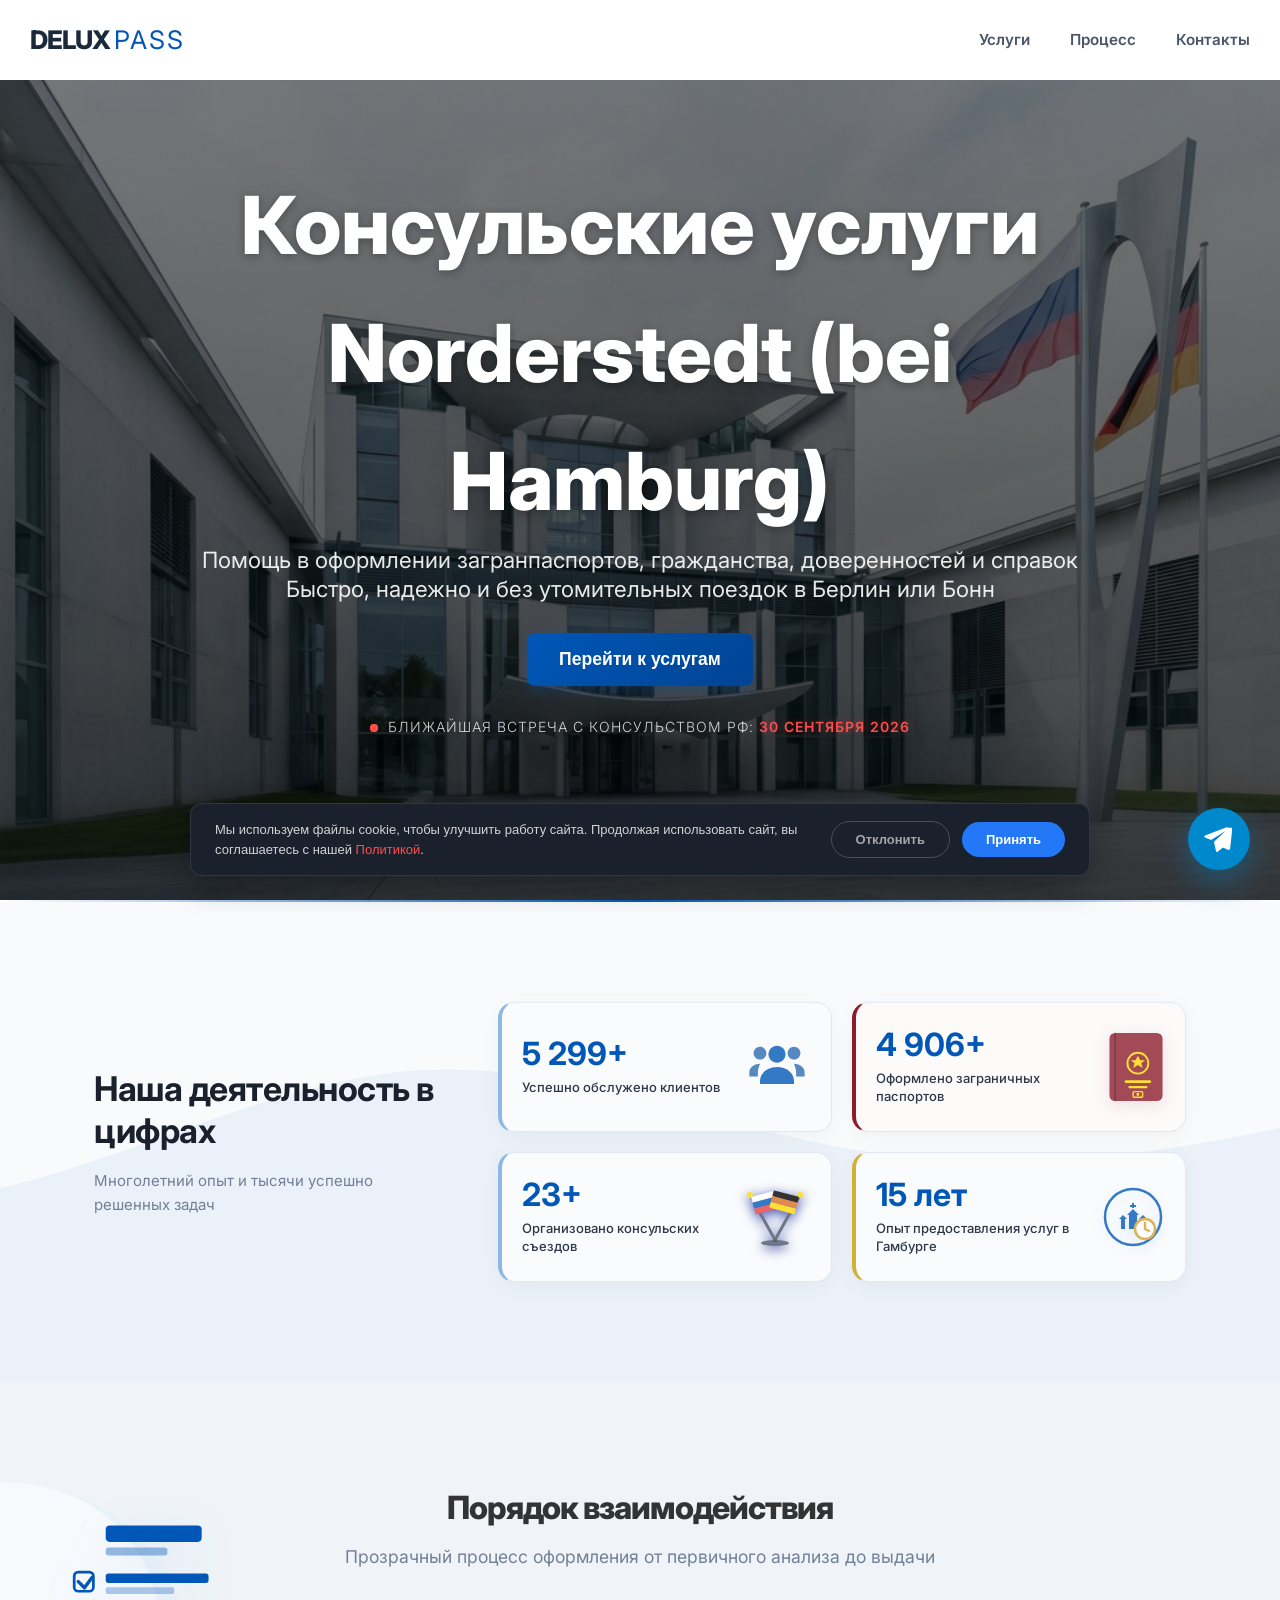
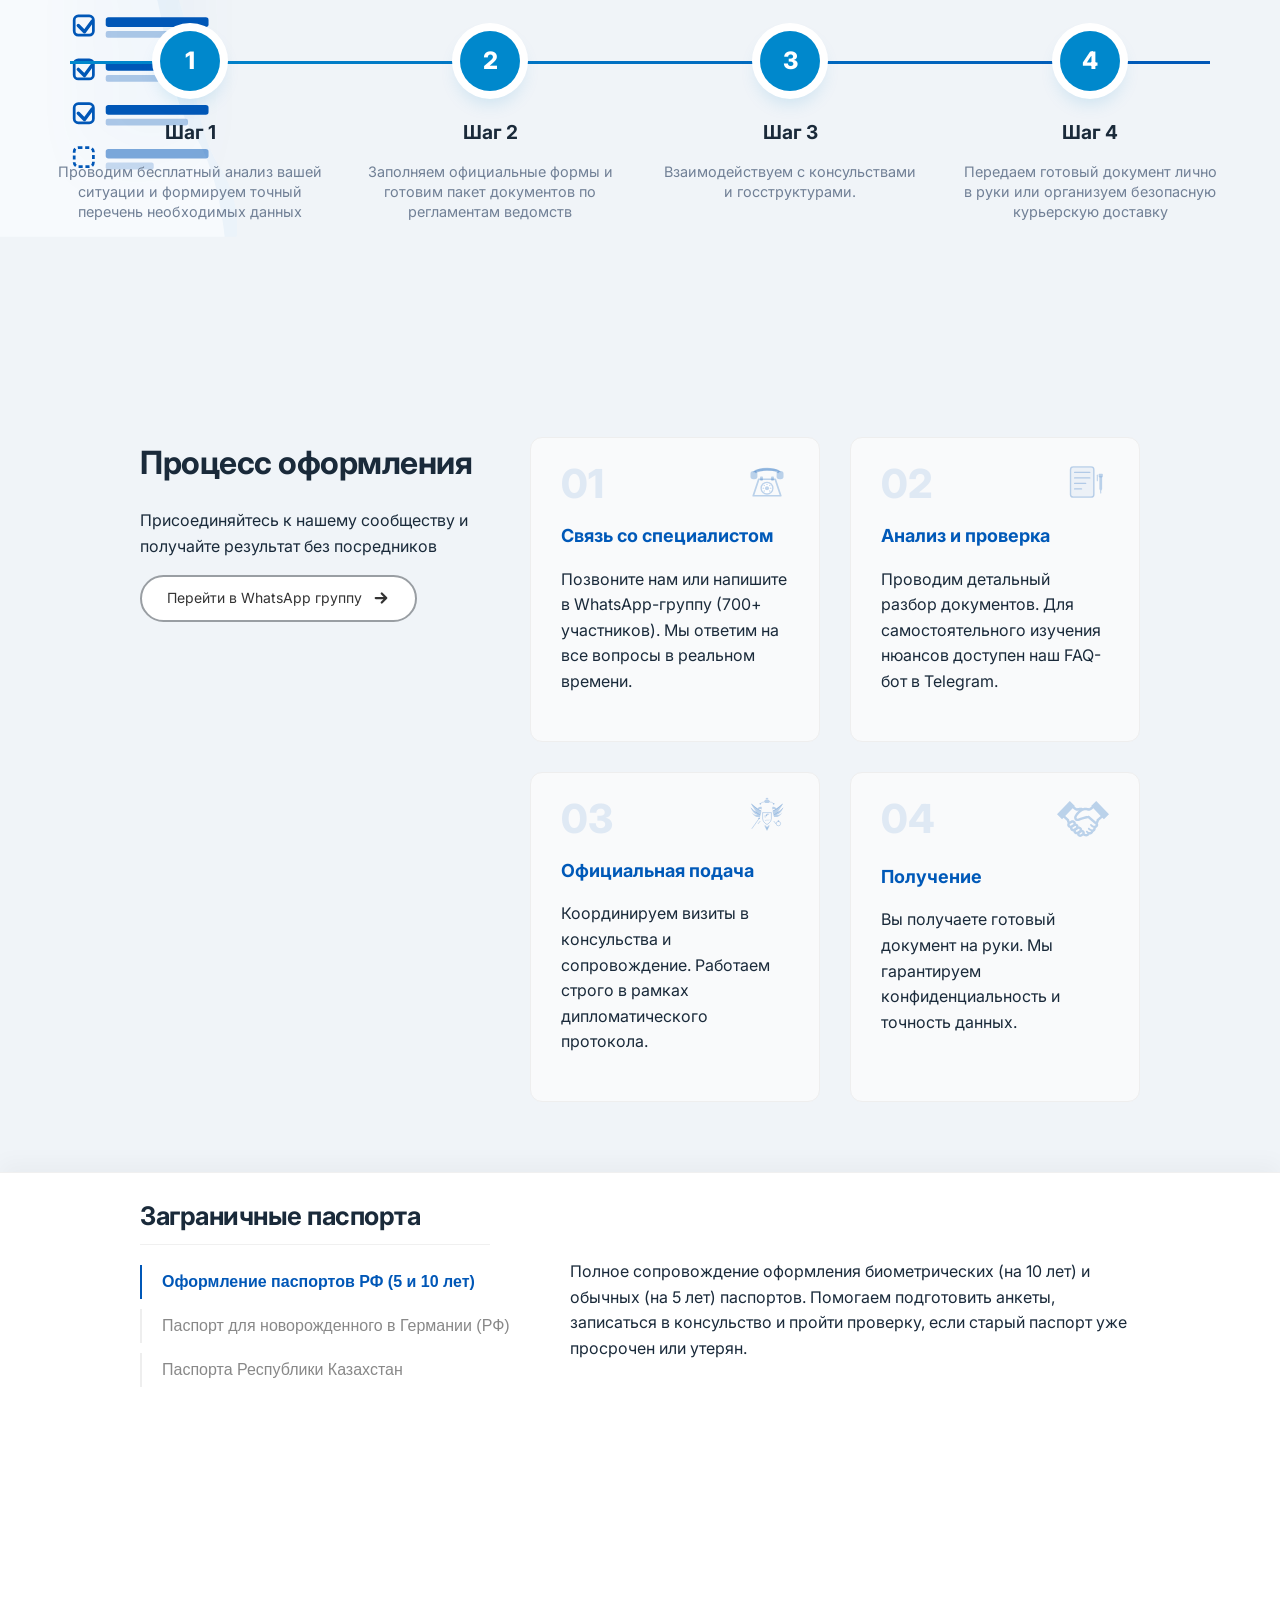
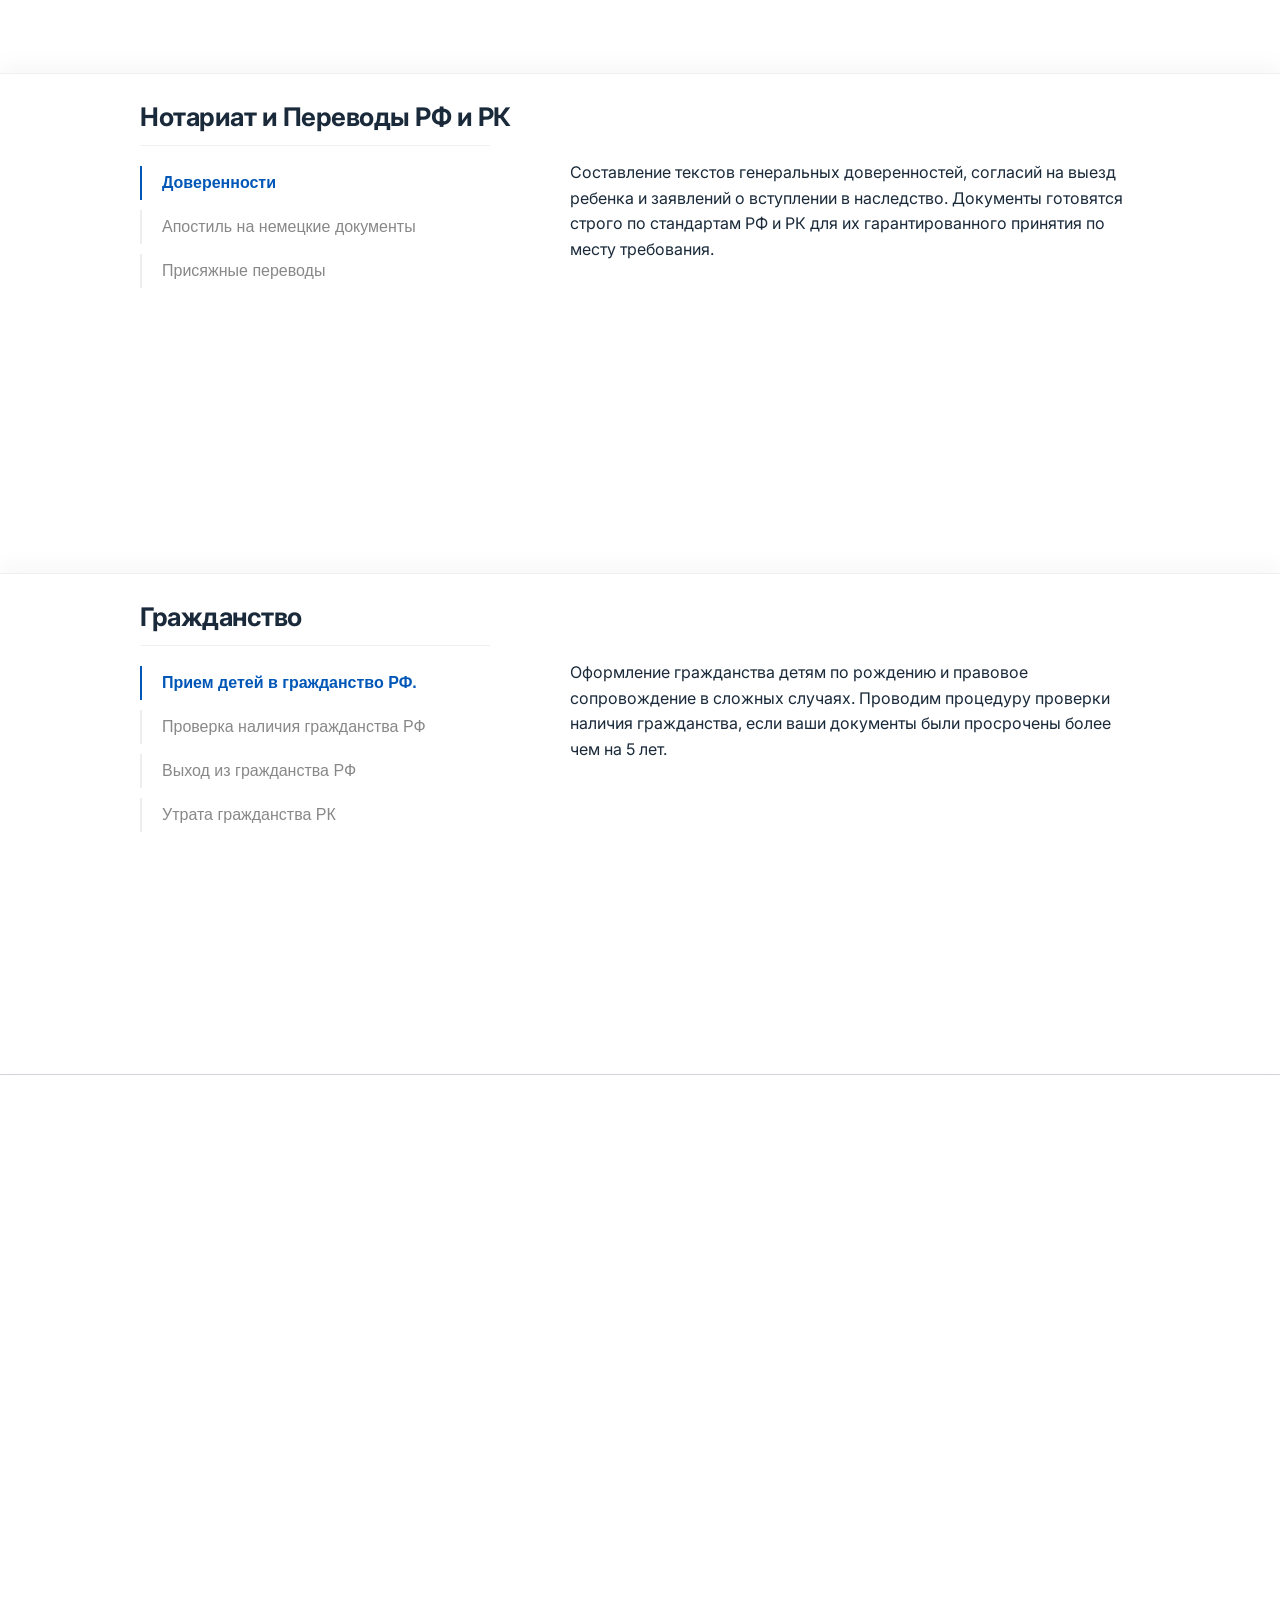
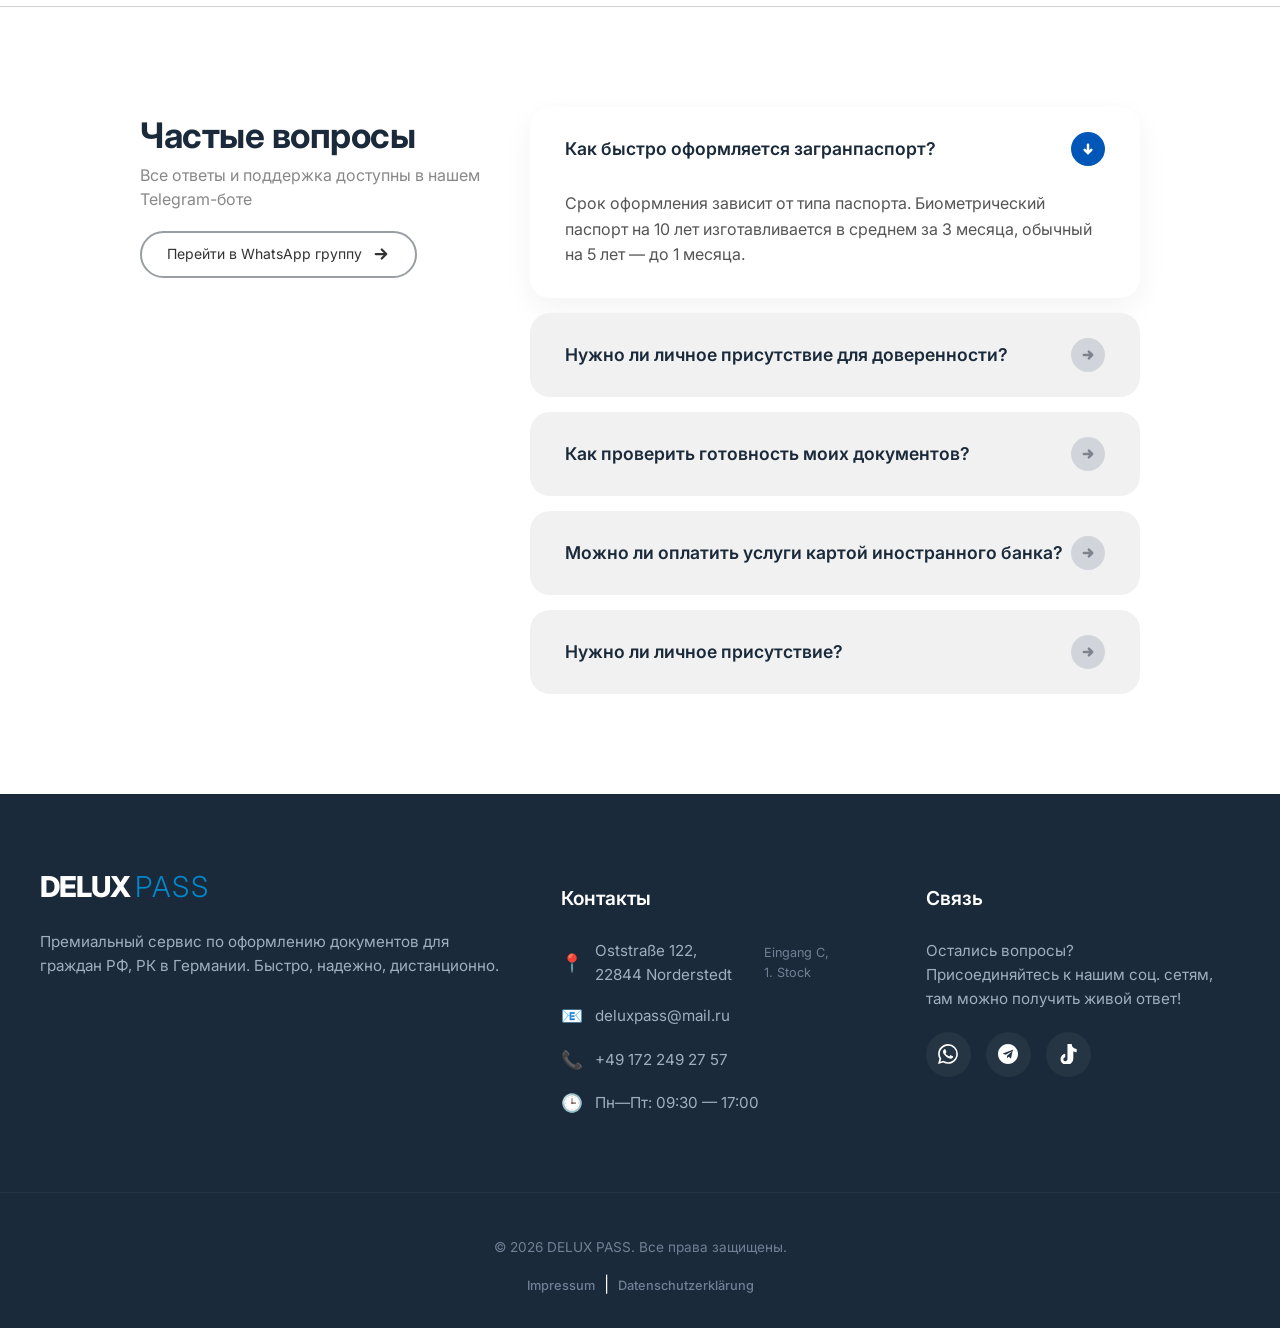
==== index.html @ 98d752df "Update index.html" ====
<!DOCTYPE html>
<html lang="ru">
<head>
    <meta charset="UTF-8">
    <meta name="viewport" content="width=device-width, initial-scale=1.0">
    <title>Delux Pass — Консульские услуги в Германии</title>
    <link rel="stylesheet" href="style.css">
</head>
<body>

<nav class="navbar" id="main-nav">
    <div class="nav-container">
        <div class="logo" onclick="scrollToTop()">
            <span class="logo-main">DELUX</span><span class="logo-sub">PASS</span>
        </div>

        <button class="menu-toggle" onclick="toggleMobileMenu()">
            <span></span>
            <span></span>
            <span></span>
        </button>

        <ul class="nav-links" id="mobile-nav-links">
            <li><a href="javascript:void(0)" onclick="goToSection('btn-1')">Услуги</a></li>
            <li><a href="javascript:void(0)" onclick="goToSection('btn-work')">Процесс</a></li>
            <li><a href="javascript:void(0)" onclick="scrollToBottom()">Контакты</a></li>
        </ul>
    </div>
</nav>

<header class="hero-block">
    <div class="hero-overlay"></div> 
    <div class="hero-content">
        <h1>Консульские услуги Norderstedt (bei Hamburg)</h1>
        <p>Помощь в оформлении загранпаспортов, гражданства, доверенностей и справок <br> Быстро, надежно и без утомительных поездок в Берлин или Бонн</p>
        <button class="btn-hero" onclick="goToSection('btn-1')">Перейти к услугам</button>
            <div class="hero-status">
        <span class="status-dot"></span>
        <span class="status-text">Ближайшая встреча с консульством РФ: <span class="status-date">30 сентября 2026</span></span>
    </div>
    </div>

</header>
<div class="section-divider"></div>
<section class="stats-section">
    <div class="stats-container">
        
        <div class="stats-header">
            <h2>Наша деятельность в цифрах</h2>
            <p class="stats-subtitle">Многолетний опыт и тысячи успешно решенных задач</p>
        </div>

        <div class="stats-grid">
            
            <!-- Карточка 1: Клиенты -->
            <div class="stat-card stat-card-clients">
                <div class="stat-overlay"></div>
                <div class="stat-content">
                    <span class="stat-number" data-target="5400">0</span>
                    <span class="stat-label">Успешно обслужено клиентов</span>
                </div>
                <svg class="stat-icon-clients" viewBox="0 0 64 64" fill="none" xmlns="http://www.w3.org/2000/svg">
                <!-- Главный силуэт -->
                    <path d="M32 28C36.4183 28 40 24.4183 40 20C40 15.5817 36.4183 12 32 12C27.5817 12 24 15.5817 24 20C24 24.4183 27.5817 28 32 28Z" fill="#0057b7"/>
                    <path d="M32 32C23.1634 32 16 37.8 16 45V48H48V45C48 37.8 40.8366 32 32 32Z" fill="#0057b7"/>
                    <!-- Боковые силуэты без прозрачности -->
                    <path d="M16 25C19.3137 25 22 22.3137 22 19C22 15.6863 19.3137 13 16 13C12.6863 13 10 15.6863 10 19C10 22.3137 12.6863 25 16 25Z" fill="#2b6cb0"/>
                    <path d="M16 29C11.5 29 6 32 6 37V41H14V37C14 33.8 15.5 30.8 16 29Z" fill="#2b6cb0"/>
                    <path d="M48 25C51.3137 25 54 22.3137 54 19C54 15.6863 51.3137 13 48 13C44.6863 13 42 15.6863 42 19C42 22.3137 44.6863 25 48 25Z" fill="#2b6cb0"/>
                    <path d="M48 29C48.5 30.8 50 33.8 50 37V41H58V37C58 32 52.5 29 48 29Z" fill="#2b6cb0"/>
                </svg>
            </div>

            <!-- Карточка 2: Паспорта -->
            <div class="stat-card stat-card-passport">
                <div class="stat-overlay"></div>
                <div class="stat-content">
                    <span class="stat-number" data-target="5000">0</span>
                    <span class="stat-label">Оформлено заграничных паспортов</span>
                </div>
                <svg class="stat-icon-passport" viewBox="0 0 60 76" fill="none" xmlns="http://www.w3.org/2000/svg">
                    <rect x="2" y="2" width="56" height="72" rx="6" fill="#8B1E2D"/>
                    <line x1="8" y1="2" x2="8" y2="74" stroke="#5A101B" stroke-width="2"/>
                    <!-- Золотой герб и детали насыщенного цвета -->
                    <circle cx="32" cy="34" r="11" stroke="#FFD700" stroke-width="2"/>
                    <path d="M32 26L34.5 31H39.5L35.5 34L37 39L32 36L27 39L28.5 34L24.5 31H29.5L32 26Z" fill="#FFD700"/>
                    <rect x="18" y="52" width="28" height="3" rx="1.5" fill="#FFD700"/>
                    <rect x="22" y="58" width="20" height="2.5" rx="1" fill="#FFD700"/>
                    <rect x="27" y="64" width="10" height="6" rx="1" stroke="#FFD700" stroke-width="1.5"/>
                    <circle cx="32" cy="67" r="1.5" fill="#FFD700"/>
                </svg>
            </div>

            <!-- Карточка 3: Съезды -->
            <div class="stat-card stat-card-flags">
                <div class="stat-overlay"></div>
                <div class="stat-content">
                    <span class="stat-number" data-target="24">0</span>
                    <span class="stat-label">Организовано консульских съездов</span>
                </div>
                <svg class="stat-icon-flags" viewBox="0 0 72 64" fill="none" xmlns="http://www.w3.org/2000/svg">
                    <ellipse cx="36" cy="58" rx="14" ry="3" fill="#4A5568"/>
                    <path d="M34 52H38V57H34V52Z" fill="#2D3748"/>

                    <!-- Левый флагшток (Россия) -->
                    <line x1="35" y1="53" x2="12" y2="12" stroke="#4A5568" stroke-width="3" stroke-linecap="round"/>
                    <circle cx="11" cy="10" r="3" fill="#FFD700"/>

                    <g transform="rotate(-15 12 12)">
                        <rect x="12" y="12" width="26" height="6" fill="#FFFFFF" stroke="#CBD5E0" stroke-width="0.5" rx="0.5"/>
                        <rect x="12" y="18" width="26" height="6" fill="#0057B7"/>
                        <rect x="12" y="24" width="26" height="6" fill="#E53E3E" rx="0.5"/>
                    </g>

                    <!-- Правый флагшток (Германия) -->
                    <line x1="37" y1="53" x2="60" y2="12" stroke="#4A5568" stroke-width="3" stroke-linecap="round"/>
                    <circle cx="61" cy="10" r="3" fill="#FFD700"/>

                    <g transform="rotate(15 60 12)">
                        <rect x="34" y="12" width="26" height="6" fill="#000000" rx="0.5"/>
                        <rect x="34" y="18" width="26" height="6" fill="#DD6B20"/>
                        <rect x="34" y="24" width="26" height="6" fill="#FFD700" rx="0.5"/>
                    </g>
                </svg>
            </div>

            <!-- Карточка 4: Опыт -->
            <div class="stat-card stat-card-hamburg">
                <div class="stat-overlay"></div>
                <div class="stat-content">
                    <span class="stat-number" data-target="16" data-postfix=" лет">0</span>
                    <span class="stat-label">Опыт предоставления услуг в Гамбурге</span>
                </div>
                    <svg class="stat-icon-hamburg" viewBox="0 0 64 64" fill="none" xmlns="http://www.w3.org/2000/svg">
                        <circle cx="32" cy="32" r="28" stroke="#0057B7" stroke-width="2.5"/>
                        
                        <!-- Ворота Гамбурга -->
                        <path d="M20 44V34H24V44H20ZM28 44V30H36V44H28ZM40 44V34H44V44H40Z" fill="#0057B7"/>
                        <path d="M18 34L22 30L26 34H18ZM26 30L32 24L38 30H26ZM38 34L42 30L46 34H38Z" fill="#0057B7"/>
                        <path d="M31 18H33V23H31V18ZM29 20H35V22H29V20Z" fill="#0057B7"/>

                        <!-- Яркие часы -->
                        <circle cx="44" cy="44" r="10" fill="#FFFFFF" stroke="#D69E2E" stroke-width="2.5"/>
                        <path d="M44 38V44L48 46" stroke="#D69E2E" stroke-width="2.5" stroke-linecap="round"/>
                    </svg>
            </div>

        </div>
    </div>
</section>
<!-- <section class="features-section">
    <div class="container">
        <h2 class="section-title">Ваша уверенность в результате</h2>
        <div class="features-grid">
            <div class="feature-card">
                <div class="icon-box">🤝</div>
                <h3>Ваш личный ассистент</h3>
                <p>Мы консультируем <br> и сопровождаем вас на каждом этапе. Личная встреча и поддержка <br> до момента получения документа.</p>
            </div>
            
            <div class="feature-card">
                <div class="icon-box">⚖️</div>
                <h3>Юридическая чистота</h3>
                <p>Работаем строго в правовом поле РФ, РК и ФРГ. <br> Все документы проходят официальную верификацию в консульских отделах.</p>
            </div>
            
            <div class="feature-card">
                <div class="icon-box">📍</div>
                <h3>Вся <br> Германия</h3>
                <p>Дистанционная подготовка документов экономит ваше время. Подавайте заявку <br>из любого города, минуя лишние поездки в Берлин.</p>
            </div>

            <div class="feature-card">
                <div class="icon-box">⭐</div>
                <h3>Индивидуальный подход</h3>
                <p>Мы ценим каждого клиента: всегда остаемся на связи <br>и при необходимости помогаем с трансфером <br>до офиса пожилым людям.</p>
            </div>
        </div>
    </div>
</section> -->


<!-- строка для работы кнопок Услуги --> 
<section class="workflow-section btn-work">
    <div class="container">
                <!-- Органичный волновой блок с увеличенным чек-листом -->
        <div class="wave-badge-wrapper">
            <!-- SVG-волна на фоне (повторяет форму фонового волнистого слоя) -->
            <svg class="badge-wave-bg" viewBox="0 0 400 600" fill="none" xmlns="http://www.w3.org/2000/svg">
                <path d="M0 0C120 0 220 50 280 150C340 250 310 380 370 480C410 540 400 600 400 600H0V0Z" fill="#EBF3FA"/>
                <path d="M0 0C100 0 190 40 240 130C290 220 270 340 330 430C370 490 380 600 380 600H0V0Z" fill="#FFFFFF" fill-opacity="0.6"/>
            </svg>

            <!-- Увеличенный и растянутый по вертикали векторный список -->
            <svg class="checklist-icon-large" viewBox="0 0 120 220" fill="none" xmlns="http://www.w3.org/2000/svg">
                <!-- Главный заголовок списка -->
                <rect x="35" y="12" width="70" height="12" rx="3" fill="#0057B7"/>
                <rect x="35" y="28" width="45" height="6" rx="2" fill="#0057B7" fill-opacity="0.4"/>

                <!-- Пункт 1 -->
                <rect x="12" y="46" width="14" height="14" rx="3" stroke="#0057B7" stroke-width="2"/>
                <path d="M15 53L19.5 57.5L25 50" stroke="#0057B7" stroke-width="2.5" stroke-linecap="round" stroke-linejoin="round"/>
                <rect x="35" y="47" width="75" height="7" rx="2" fill="#0057B7"/>
                <rect x="35" y="57" width="50" height="5" rx="1.5" fill="#0057B7" fill-opacity="0.3"/>

                <!-- Пункт 2 -->
                <rect x="12" y="78" width="14" height="14" rx="3" stroke="#0057B7" stroke-width="2"/>
                <path d="M15 85L19.5 89.5L25 82" stroke="#0057B7" stroke-width="2.5" stroke-linecap="round" stroke-linejoin="round"/>
                <rect x="35" y="79" width="75" height="7" rx="2" fill="#0057B7"/>
                <rect x="35" y="89" width="58" height="5" rx="1.5" fill="#0057B7" fill-opacity="0.3"/>

                <!-- Пункт 3 -->
                <rect x="12" y="110" width="14" height="14" rx="3" stroke="#0057B7" stroke-width="2"/>
                <path d="M15 117L19.5 121.5L25 114" stroke="#0057B7" stroke-width="2.5" stroke-linecap="round" stroke-linejoin="round"/>
                <rect x="35" y="111" width="75" height="7" rx="2" fill="#0057B7"/>
                <rect x="35" y="121" width="42" height="5" rx="1.5" fill="#0057B7" fill-opacity="0.3"/>

                <!-- Пункт 4 -->
                <rect x="12" y="142" width="14" height="14" rx="3" stroke="#0057B7" stroke-width="2"/>
                <path d="M15 149L19.5 153.5L25 146" stroke="#0057B7" stroke-width="2.5" stroke-linecap="round" stroke-linejoin="round"/>
                <rect x="35" y="143" width="75" height="7" rx="2" fill="#0057B7"/>
                <rect x="35" y="153" width="60" height="5" rx="1.5" fill="#0057B7" fill-opacity="0.3"/>

                <!-- Пункт 5 (В процессе / Без галочки) -->
                <rect x="12" y="174" width="14" height="14" rx="3" stroke="#0057B7" stroke-width="2" stroke-dasharray="3 2"/>
                <rect x="35" y="175" width="75" height="7" rx="2" fill="#0057B7" fill-opacity="0.5"/>
                <rect x="35" y="185" width="35" height="5" rx="1.5" fill="#0057B7" fill-opacity="0.2"/>
            </svg>
        </div>


        <div class="section-header">
            <h2 class="section-title">Порядок взаимодействия</h2>
            <p class="section-subtitle">Прозрачный процесс оформления от первичного анализа до выдачи</p>
        </div>

        <div class="process-wrapper">
            <div class="process-step">
                <div class="step-badge">1</div>
                <div class="step-content">
                    <h4>Шаг 1</h4>
                    <p>Проводим бесплатный анализ вашей ситуации и формируем точный перечень необходимых данных</p>
                </div>
            </div>

            <div class="process-step">
                <div class="step-badge">2</div>
                <div class="step-content">
                    <h4>Шаг 2</h4>
                    <p>Заполняем официальные формы и готовим пакет документов по регламентам ведомств</p>
                </div>
            </div>

            <div class="process-step">
                <div class="step-badge">3</div>
                <div class="step-content">
                    <h4>Шаг 3</h4>
                    <p>Взаимодействуем с консульствами <br> и госструктурами.</p>
                </div>
            </div>

            <div class="process-step">
                <div class="step-badge">4</div>
                <div class="step-content">
                    <h4>Шаг 4</h4>
                    <p>Передаем готовый документ лично <br>в руки или организуем безопасную курьерскую доставку</p>
                </div>
            </div>
        </div>
    </div>
</section>


<section class="workflow-section">
    <div class="content-wrapper">
        <div class="workflow-header">
            <h2>Процесс оформления</h2>
            <p>Присоединяйтесь к нашему сообществу и получайте результат без посредников</p>
            <a href="https://wa.me/ваш_номер" class="whatsapp-btn">
                Перейти в WhatsApp группу 
                <svg class="arrow-icon" viewBox="0 0 24 24" xmlns="http://www.w3.org/2000/svg">
                    <path d="M5 12H19M19 12L13 6M19 12L13 18" />
                </svg>
            </a>    
        </div>

        <div class="steps-container">
            <div class="step-card">
                <div class="step-num">01</div>
                <div class="step-extra"><svg class="phone-icon" viewBox="0 0 64 64" fill="none" xmlns="http://www.w3.org/2000/svg">
                <!-- Поднимающаяся трубка -->
                <g class="phone-handset">
                    <path d="M 12 18 C 12 10, 52 10, 52 18 C 45 15, 19 15, 12 18 Z" class="phone-color-fill" />
                    <rect x="8" y="16" width="10" height="12" rx="4" class="phone-color-fill" />
                    <rect x="46" y="16" width="10" height="12" rx="4" class="phone-color-fill" />
                    <path d="M 16 17 C 24 12, 40 12, 48 17" class="phone-color-stroke" stroke-width="4" stroke-linecap="round" />
                </g>

                <!-- Корпус телефона -->
                <g class="phone-base">
                    <rect x="22" y="24" width="4" height="6" rx="1" class="phone-color-fill" />
                    <rect x="38" y="24" width="4" height="6" rx="1" class="phone-color-fill" />
                    <path d="M 20 28 L 44 28 L 52 52 L 12 52 Z" class="phone-color-stroke" stroke-width="2.5" stroke-linejoin="round" />
                    <circle cx="32" cy="41" r="8.5" fill="#ffffff" class="phone-color-stroke" stroke-width="2" />
                    <circle cx="32" cy="41" r="3" class="phone-color-fill" />
                    <circle cx="32" cy="35.5" r="1" class="phone-color-fill" />
                    <circle cx="36" cy="37" r="1" class="phone-color-fill" />
                    <circle cx="37.5" cy="41" r="1" class="phone-color-fill" />
                    <circle cx="36" cy="45" r="1" class="phone-color-fill" />
                    <circle cx="28" cy="37" r="1" class="phone-color-fill" />
                    <circle cx="26.5" cy="41" r="1" class="phone-color-fill" />
                    <circle cx="28" cy="45" r="1" class="phone-color-fill" />
                </g>
            </svg></div>
                <h3>Связь со специалистом</h3>
                <p>Позвоните нам или напишите в WhatsApp-группу (700+ участников). Мы ответим на все вопросы в реальном времени.</p>
            </div>
            <div class="step-card">
                <div class="step-num">02</div>
                <div class="step-extra">
<div class="step-extra">
            <!-- 2D Лист с ручкой (Развернута вправо) -->
            <svg class="doc-icon" viewBox="0 0 64 64" fill="none" xmlns="http://www.w3.org/2000/svg">
                <!-- Листок бумаги -->
                <g class="doc-paper">
                    <rect x="8" y="10" width="34" height="44" rx="4" class="doc-color-fill-light" stroke-width="2" />
                    <rect x="8" y="10" width="34" height="44" rx="4" class="doc-color-stroke" stroke-width="2" />
                    <!-- Полоски текста -->
                    <line x1="14" y1="18" x2="36" y2="18" class="doc-color-stroke" stroke-width="2" stroke-linecap="round" />
                    <line x1="14" y1="26" x2="36" y2="26" class="doc-color-stroke" stroke-width="2" stroke-linecap="round" />
                    <line x1="14" y1="34" x2="30" y2="34" class="doc-color-stroke" stroke-width="2" stroke-linecap="round" />
                    <line x1="14" y1="42" x2="24" y2="42" class="doc-color-stroke" stroke-width="2" stroke-linecap="round" />
                </g>

                <!-- Ручка, развернутая вправо -->
                <g class="doc-pen">
                    <!-- Корпус ручки -->
                    <path d="M 50 24 L 50 42 L 52 46 L 54 42 L 54 24 Z" class="doc-color-fill" />
                    <!-- Колпачок/Клипса -->
                    <rect x="49" y="20" width="6" height="5" rx="1" class="doc-color-fill" />
                    <line x1="47" y1="22" x2="47" y2="30" class="doc-color-stroke" stroke-width="1.5" stroke-linecap="round" />
                    <!-- Кончик пера -->
                    <path d="M 52 46 L 52 48" class="doc-color-stroke" stroke-width="1.5" stroke-linecap="round" />
                </g>
            </svg>
        </div>
        </div>
                <h3>Анализ и проверка</h3>
                <p>Проводим детальный разбор документов. Для самостоятельного изучения нюансов доступен наш FAQ-бот в Telegram.</p>
            </div>
            <div class="step-card">
                <div class="step-num">03</div>
                <div class="step-extra">
            <!-- Официальный Герб РФ (Контурный 2D SVG) -->
            <svg class="crest-icon" viewBox="0 0 100 100" fill="none" xmlns="http://www.w3.org/2000/svg">
                <g class="crest-body">
                    <!-- Центральный щит (Георгий Победоносец) -->
                    <path d="M 40 40 H 60 V 54 C 60 62, 50 67, 50 67 C 50 67, 40 62, 40 54 Z" class="crest-color-stroke" stroke-width="2" stroke-linejoin="round" />
                    <!-- Всадник с копьем и дракон -->
                    <path d="M 44 48 L 54 44 M 46 51 L 52 42" class="crest-color-stroke" stroke-width="1.5" stroke-linecap="round" />
                    <path d="M 46 58 C 50 56, 52 58, 55 57" class="crest-color-stroke" stroke-width="1.2" stroke-linecap="round" />
                    <circle cx="49" cy="45" r="1.5" class="crest-color-fill" />

                    <!-- Головы орла -->
                    <!-- Левая голова -->
                    <path d="M 38 27 C 33 26, 30 28, 29 32 C 32 32, 35 31, 38 33 Z" class="crest-color-fill" />
                    <!-- Правая голова -->
                    <path d="M 62 27 C 67 26, 70 28, 71 32 C 68 32, 65 31, 62 33 Z" class="crest-color-fill" />

                    <!-- Короны и ленты -->
                    <!-- Большая корона -->
                    <path d="M 44 14 C 44 9, 56 9, 56 14 L 54 18 H 46 Z" class="crest-color-fill" />
                    <path d="M 50 7 L 50 9 M 48 8 H 52" class="crest-color-stroke" stroke-width="1.5" stroke-linecap="round" />
                    <!-- Малая левая корона -->
                    <path d="M 33 19 L 37 19 L 36 22 H 34 Z" class="crest-color-fill" />
                    <!-- Малая правая корона -->
                    <path d="M 67 19 L 63 19 L 64 22 H 66 Z" class="crest-color-fill" />
                    <!-- Ленты -->
                    <path d="M 44 16 C 38 15, 36 20, 34 20 M 56 16 C 62 15, 64 20, 66 20" class="crest-color-stroke" stroke-width="1.5" stroke-linecap="round" />

                    <!-- Левое расправленное крыло (Перья) -->
                    <path d="M 37 36 C 28 32, 20 22, 14 20 C 18 28, 22 34, 26 38 C 21 38, 17 33, 13 29 C 17 38, 22 43, 28 45 C 23 46, 18 43, 15 39 C 20 48, 26 51, 34 50 C 36 45, 37 40, 37 36 Z" class="crest-color-fill" />
                    <path d="M 14 20 C 22 28, 30 34, 37 36 M 13 29 C 20 36, 28 42, 34 45" class="crest-color-stroke" stroke-width="1.5" />

                    <!-- Правое расправленное крыло (Перья) -->
                    <path d="M 63 36 C 72 32, 80 22, 86 20 C 82 28, 78 34, 74 38 C 79 38, 83 33, 87 29 C 83 38, 78 43, 72 45 C 77 46, 82 43, 85 39 C 80 48, 74 51, 66 50 C 64 45, 63 40, 63 36 Z" class="crest-color-fill" />
                    <path d="M 86 20 C 78 28, 70 34, 63 36 M 87 29 C 80 36, 72 42, 66 45" class="crest-color-stroke" stroke-width="1.5" />

                    <!-- Лапа со Скипетром (Слева) -->
                    <path d="M 34 60 L 30 65" class="crest-color-stroke" stroke-width="2" stroke-linecap="round" />
                    <line x1="33" y1="52" x2="16" y2="76" class="crest-color-stroke" stroke-width="2" stroke-linecap="round" />
                    <circle cx="32" cy="53" r="2" class="crest-color-fill" />

                    <!-- Лапа с Державой (Справа) -->
                    <path d="M 66 60 L 70 65" class="crest-color-stroke" stroke-width="2" stroke-linecap="round" />
                    <circle cx="76" cy="65" r="5" class="crest-color-stroke" stroke-width="1.8" />
                    <path d="M 76 58 L 76 60 M 75 59 H 77" class="crest-color-stroke" stroke-width="1.5" stroke-linecap="round" />

                    <!-- Хвост -->
                    <path d="M 42 66 L 50 82 L 58 66 C 54 74, 46 74, 42 66 Z" class="crest-color-fill" />
                    <path d="M 46 68 L 50 78 L 54 68" class="crest-color-stroke" stroke-width="1.2" />
                </g>
            </svg>
        </div>
                <h3>Официальная подача</h3>
                <p>Координируем визиты в консульства и сопровождение. Работаем строго в рамках дипломатического протокола.</p>
            </div>
            <div class="step-card">
                <div class="step-num">04</div>
                <div class="step-extra">
            <!-- 2D Иконка Рукопожатия -->
<svg class="handshake-icon" version="1.1" id="_x32_" xmlns="http://www.w3.org/2000/svg" xmlns:xlink="http://www.w3.org/1999/xlink" viewBox="0 0 512 512" xml:space="preserve">
                <g class="handshake-hands">
                    <path class="handshake-path" d="M386.234,78.954l-49.861,49.861l4.635,4.814c-3.302,2.667-6.644,5.269-9.888,7.579 c-5.236,3.74-10.262,6.74-13.669,8.147c-0.22,0.098-1.146,0.358-2.984,0.35c-2.936,0.032-7.847-0.716-13.864-1.634 c-6.042-0.911-13.27-1.902-21.417-1.911c-7.108-0.024-14.946,0.838-23.199,3.106c-8.236-2.26-16.059-3.106-23.149-3.097 c-8.156,0-15.384,0.992-21.426,1.911c-6.017,0.918-10.92,1.667-13.855,1.634c-1.846,0.016-2.765-0.26-2.952-0.35 c-3.635-1.488-9.116-4.806-14.758-8.912c-2.919-2.122-5.895-4.448-8.847-6.838l4.627-4.798l-49.861-49.861L0,209.216l49.861,49.861 l14.595-15.116l32.216,28.117c0.902,5.391,2.602,10.481,4.562,15.312c1.276,3.074,2.675,6.033,4.107,8.814 c-3.115,5.156-4.814,11.043-4.798,17.011c-0.008,5.92,1.618,11.969,4.96,17.344c5.082,8.172,13.222,13.311,22.011,14.937 c0.05,5.814,1.66,11.742,4.936,17.011c6.221,10.002,16.987,15.547,27.964,15.53c0.423,0,0.854-0.065,1.276-0.081 c0.553,4.651,2.082,9.286,4.7,13.498c6.221,10.001,16.994,15.547,27.955,15.53c1.09,0,2.172-0.114,3.269-0.22 c0.52,4.188,1.911,8.367,4.261,12.14c5.668,9.108,15.474,14.165,25.45,14.141c5.383,0.008,10.896-1.456,15.791-4.497l14.946-9.301 c2.944,1.902,6.033,3.577,9.277,4.943c6.042,2.545,12.571,4.106,19.361,4.114c7.448,0.033,15.311-2.008,22.076-6.765 c4.407-3.073,8.139-7.286,11.196-12.253c0.472,0.016,0.854,0.098,1.342,0.106c3.098,0,6.497-0.464,9.864-1.513 c3.39-1.032,6.757-2.578,10.351-4.634c8.57-4.83,13.709-11.937,16.206-18.027c0.553-1.333,0.951-2.586,1.309-3.797 c2.074-0.658,4.058-1.464,5.854-2.504c6.627-3.814,10.945-9.611,13.604-15.433c2.667-5.88,3.838-11.986,3.854-17.856 c0-0.578-0.073-1.139-0.098-1.708c4.334-1.772,8.228-4.236,11.546-7.139c3.399-2.977,6.253-6.44,8.375-10.392 c2.115-3.935,3.53-8.44,3.538-13.375c0.008-3.212-0.651-6.595-2.09-9.766c-0.464-1.008-1.122-1.935-1.724-2.87 c2.53-4.53,5.106-9.635,7.22-15.148c1.586-4.172,2.92-8.546,3.684-13.141l33.59-29.313l15.742,16.303L512,209.216L386.234,78.954z M138.744,320.428l-0.578,0.366c-1.504,0.928-3.082,1.342-4.708,1.35c-3.017-0.016-5.912-1.488-7.611-4.228 c-0.927-1.504-1.35-3.09-1.35-4.7c0.016-3.033,1.48-5.912,4.212-7.611l19.751-12.27c1.504-0.935,3.082-1.341,4.691-1.358 c3.033,0.032,5.912,1.48,7.62,4.236l10.172-6.318l-10.172,6.326c0.927,1.496,1.341,3.073,1.35,4.684 c-0.017,2.114-0.773,4.131-2.138,5.757L143.02,317.2C141.476,318.159,140.069,319.273,138.744,320.428z M165.113,352.733 c-1.504,0.927-3.082,1.35-4.7,1.35c-3.025-0.016-5.919-1.48-7.619-4.22c-0.928-1.504-1.342-3.098-1.35-4.708 c0.007-2.097,0.764-4.114,2.122-5.724l16.97-10.562c1.537-0.952,2.928-2.057,4.253-3.212l0.618-0.374 c1.504-0.935,3.09-1.35,4.692-1.35c3.041,0.016,5.911,1.48,7.618,4.228c0.927,1.504,1.342,3.073,1.35,4.692 c-0.016,3.016-1.471,5.911-4.236,7.627L165.113,352.733z M218.771,369.419l-19.726,12.262c-1.496,0.928-3.074,1.35-4.7,1.35 c-3.017-0.016-5.912-1.48-7.611-4.22c-0.927-1.512-1.341-3.09-1.35-4.708c0.025-3.033,1.48-5.903,4.212-7.611l19.751-12.27 c1.504-0.935,3.082-1.341,4.691-1.341c3.033,0.007,5.912,1.471,7.62,4.22c0.926,1.505,1.341,3.082,1.35,4.7 C222.991,364.816,221.536,367.694,218.771,369.419z M249.353,389.421c0.625,1,0.894,2.041,0.902,3.13 c-0.016,2.025-0.984,3.952-2.846,5.115l-16.938,10.521c-1.008,0.634-2.049,0.902-3.147,0.902c-2.032-0.008-3.959-0.992-5.106-2.829 c-0.626-1.017-0.895-2.058-0.903-3.146c0.024-2.042,0.992-3.953,2.821-5.091h0.008l16.954-10.538 c1.033-0.642,2.066-0.911,3.147-0.911c2.041,0.016,3.952,0.984,5.098,2.83l10.18-6.31L249.353,389.421z M381.071,315.061 c-0.87,1.683-2.854,3.878-5.366,5.415c-2.513,1.554-5.432,2.464-8.229,2.456c-0.993,0-1.952,0.17-2.887,0.414 c-1.708-0.374-3.416-0.894-5.098-1.561c-5.212-2.033-10.082-5.326-13.522-8.107c-1.724-1.39-3.09-2.642-4.001-3.512l-1.008-1 l-0.22-0.228l-0.033-0.032H340.7c-3.351-3.643-9.026-3.887-12.677-0.537c-3.651,3.351-3.903,9.026-0.544,12.701 c0.3,0.309,4.814,5.236,12.205,10.311c3.708,2.537,8.139,5.123,13.237,7.123c1.179,0.464,2.407,0.894,3.668,1.285 c0.35,0.788,0.797,1.537,1.325,2.244l-0.024,0.017c0.065,0.048,0.553,1.594,0.512,3.578c0.058,3.309-1.146,7.643-2.878,10.033 c-0.845,1.22-1.707,1.992-2.544,2.472c-0.854,0.472-1.716,0.781-3.334,0.805l-0.578-0.008c-0.342-0.016-0.666,0.041-1,0.057 c-0.016,0-0.024,0-0.024,0c-7.79,0.033-15.042-3.309-20.393-6.968c-2.667-1.805-4.806-3.643-6.245-4.992 c-0.708-0.667-1.252-1.22-1.586-1.561l-0.349-0.374l-0.057-0.073h-0.008c-3.244-3.724-8.895-4.131-12.644-0.886 c-3.757,3.252-4.163,8.92-0.911,12.676l-0.008-0.007c0.35,0.39,4.497,5.17,11.71,10.082c4.748,3.211,10.944,6.537,18.303,8.456 c-0.081,0.212-0.13,0.423-0.228,0.635c-0.943,2.13-2.293,4.325-5.968,6.472c-2.481,1.416-4.253,2.155-5.497,2.529 c-1.252,0.374-1.951,0.448-2.846,0.455c-1.162,0.017-2.911-0.244-5.822-0.838c-0.528-0.113-1.056-0.146-1.585-0.178 c-0.196-0.082-0.382-0.155-0.594-0.261c-2.976-1.399-6.603-3.928-9.278-6.082c-1.342-1.065-2.48-2.041-3.261-2.732l-0.878-0.797 l-0.203-0.195l-0.041-0.032c-3.586-3.431-9.278-3.301-12.709,0.284c-3.423,3.586-3.293,9.278,0.293,12.701 c0.187,0.17,3.968,3.798,9.269,7.603c0.943,0.667,1.984,1.342,3.025,2.008c-1.464,2.334-2.992,3.936-4.488,5.001 c-2.391,1.643-4.993,2.423-8.343,2.44c-3,0.008-6.53-0.732-10.058-2.228c-1.171-0.488-2.317-1.179-3.472-1.821 c0.675-2.521,1.049-5.131,1.041-7.75c0.008-5.391-1.472-10.904-4.513-15.791c-5.163-8.302-13.774-13.181-22.792-13.978 c0-0.326,0.056-0.65,0.056-0.984c0.008-5.911-1.618-11.977-4.952-17.344v0.017c-6.228-10.034-17.011-15.58-27.972-15.556 c-0.422,0-0.854,0.073-1.276,0.09c-0.553-4.66-2.082-9.278-4.699-13.49h0.007c-5.082-8.188-13.229-13.326-22.019-14.937 c-0.056-5.814-1.658-11.742-4.936-17.011h0.008c-6.22-10.009-17.011-15.563-27.972-15.547c-5.928,0-11.969,1.627-17.344,4.96 l-11.538,7.172c-0.277-0.634-0.626-1.252-0.878-1.887c-2.008-4.805-3.269-9.546-3.407-12.814l-0.268-5.058l-38.598-33.695 l73.18-75.792c3.741,3.066,7.579,6.107,11.515,8.953c6.521,4.7,12.985,8.847,19.588,11.628c4.237,1.748,8.367,2.179,12.157,2.187 c6.066-0.024,11.627-1.065,17.425-1.911c0.374-0.065,0.764-0.097,1.146-0.155c-7.968,6.838-14.921,14.238-20.8,21.126 c-4.952,5.814-9.131,11.294-12.441,15.766c-3.268,4.448-5.789,8.034-6.895,9.449c-5.448,7.09-7.789,15.571-7.838,24.068 c0.024,7.904,2.122,16.132,7.57,23.085c2.716,3.439,6.326,6.448,10.635,8.497c4.302,2.065,9.229,3.122,14.36,3.122 c6.367-0.017,13.042-1.561,20.109-4.53c22.182-9.383,45.047-15.636,62.252-19.49c8.603-1.919,15.799-3.252,20.816-4.09 c0.944-0.155,1.732-0.285,2.513-0.414l75.271,64.888l0.032,0.016l0.025,0.041C381.73,313.378,381.615,314.053,381.071,315.061z M389.78,260.395l-0.261,5.058c-0.138,2.894-1.122,6.976-2.773,11.205c-0.838,2.211-1.862,4.44-2.935,6.634l-65.92-56.821 c-2.561-2.211-5.976-3.236-9.334-2.813c-0.585,0.114-48.934,6.18-97.047,26.46c-4.789,2.024-8.383,2.65-10.79,2.634 c-1.959,0-3.155-0.35-4.041-0.773c-1.285-0.626-2.204-1.513-3.114-3.212c-0.87-1.674-1.464-4.146-1.455-6.748 c-0.049-3.74,1.285-7.546,2.78-9.35c1.863-2.407,4.139-5.692,7.278-9.937c4.658-6.31,10.985-14.474,18.53-22.418 c7.529-7.944,16.287-15.636,25.467-21.036c12.417-7.293,22.996-9.123,33.022-9.156c6.171-0.008,12.09,0.764,17.864,1.634 c5.789,0.854,11.367,1.878,17.417,1.911c3.781-0.008,7.887-0.439,12.108-2.163l0.056-0.016c6.603-2.781,13.067-6.928,19.588-11.628 c3.912-2.83,7.766-5.887,11.49-8.944l72.035,74.604L389.78,260.395z"></path>
                </g>
            </svg>
        </div>
                <h3>Получение</h3>
                <p>Вы получаете готовый документ на руки. Мы гарантируем конфиденциальность и точность данных.</p>
            </div>
        </div>
    </div>
</section>


<div class="section-divider btn-1"></div> 

<section class="full-width-block section-1">
    <div class="content-wrapper">
        <div class="services-nav">
            <h2>Заграничные паспорта</h2>
            <div class="button-list">
                <button class="nav-btn active" onclick="updateText('Полное сопровождение оформления биометрических (на 10 лет) и обычных (на 5 лет) паспортов. Помогаем подготовить анкеты, записаться в консульство и пройти проверку, если старый паспорт уже просрочен или утерян.', this, 'dynamic-text-1')">Оформление паспортов РФ (5 и 10 лет)</button>
                <button class="nav-btn" onclick="updateText('Консультации по замене паспорта РК в Германии. Помогаем собрать пакет документов для постановки на консульский учет и корректного оформления всех бланков для подачи в посольство.', this, 'dynamic-text-1')">Паспорт для новорожденного в Германии (РФ)</button>
                <button class="nav-btn" onclick="updateText('Срочное оформление первого документа для новорожденных. Включает перевод немецкого свидетельства о рождении (Geburtsurkunde), подтверждение гражданства и подготовку всех бумаг для получения паспорта.', this, 'dynamic-text-1')">Паспорта Республики Казахстан</button>
            </div>
        </div>
        <div class="services-display">
            <p id="dynamic-text-1">Полное сопровождение оформления биометрических (на 10 лет) и обычных (на 5 лет) паспортов. Помогаем подготовить анкеты, записаться в консульство и пройти проверку, если старый паспорт уже просрочен или утерян.</p>
        </div>
    </div>
</section>

<section class="full-width-block section-2">
    <div class="content-wrapper">
        <div class="services-nav">
            <h2>Нотариат и Переводы РФ и РК</h2>
            <div class="button-list">
                <button class="nav-btn active" onclick="updateText('Составление текстов генеральных доверенностей, согласий на выезд ребенка и заявлений о вступлении в наследство. Документы готовятся строго по стандартам РФ и РК для их гарантированного принятия по месту требования.', this, 'dynamic-text-2')">Доверенности</button>
                <button class="nav-btn" onclick="updateText('Оформление международного штампа Апостиль на немецкие оригиналы (свидетельства о браке, рождении, выписки). Это необходимо, чтобы ваши немецкие документы имели юридическую силу на территории РФ или РК.', this, 'dynamic-text-2')">Апостиль на немецкие документы</button>
                <button class="nav-btn" onclick="updateText('Профессиональный перевод документов с немецкого языка на русский и наоборот. Выполняется присяжным переводчиком (Beglaubigte Übersetzung), что позволяет подавать их в любые немецкие ведомства и консульства.', this, 'dynamic-text-2')">Присяжные переводы</button>
            </div>
        </div>
        <div class="services-display">
            <p id="dynamic-text-2">Составление текстов генеральных доверенностей, согласий на выезд ребенка и заявлений о вступлении в наследство. Документы готовятся строго по стандартам РФ и РК для их гарантированного принятия по месту требования.</p>
        </div>
    </div>
</section>

<section class="full-width-block section-3">
    <div class="content-wrapper">
        <div class="services-nav">
            <h2>Гражданство</h2>
            <div class="button-list">
                <button class="nav-btn active" onclick="updateText('Оформление гражданства детям по рождению и правовое сопровождение в сложных случаях. Проводим процедуру проверки наличия гражданства, если ваши документы были просрочены более чем на 5 лет.', this, 'dynamic-text-3')">Прием детей в гражданство РФ.</button>
                <button class="nav-btn" onclick="updateText('Необходимая процедура для тех, чьи внутренние или заграничные паспорта РФ просрочены более чем на 5 лет. Организуем официальный запрос в органы МВД и МИД для подтверждения вашего статуса и возможности получения нового паспорта.', this, 'dynamic-text-3')">Проверка наличия гражданства РФ</button>
                <button class="nav-btn" onclick="updateText('Полное курирование процесса добровольного отказа от гражданства (для получения Einbürgerung). Помогаем собрать справки об отсутствии налоговых задолженностей и проверяем чистоту документов перед подачей в консульство.', this, 'dynamic-text-3')">Выход из гражданства РФ</button>
                <button class="nav-btn" onclick="updateText('Юридическая помощь в регистрации факта утраты гражданства Казахстана. Процедура обязательна для тех, кто уже принял паспорт Германии, чтобы избежать административных штрафов и соблюсти закон о единственном гражданстве в РК.', this, 'dynamic-text-3')">Утрата гражданства РК</button>
            
            </div>
        </div>
        <div class="services-display">
            <p id="dynamic-text-3">Оформление гражданства детям по рождению и правовое сопровождение в сложных случаях. Проводим процедуру проверки наличия гражданства, если ваши документы были просрочены более чем на 5 лет.</p>
        </div>
    </div>
</section>

<section class="full-width-block section-4">
    <div class="content-wrapper">
        <div class="services-nav">
            <h2>Справки и социальные вопросы</h2>
            <div class="button-list">
                <button class="nav-btn active" onclick="updateText('Помощь в оформлении акта о нахождении в живых (Lebensbescheinigung) для пенсионных фондов. Позволяет получать выплаты дистанционно, без необходимости ежегодных поездок.', this, 'dynamic-text-4')">Пенсия РФ</button>
                <button class="nav-btn" onclick="updateText('Удаленное получение оригиналов и дубликатов свидетельств (о рождении, браке, разводе) и справок о несудимости напрямую из архивов и ЗАГСов на территории РФ и РК.', this, 'dynamic-text-4')">Истребование справок из ЗАГС и МВД РФ</button>
                <button class="nav-btn" onclick="updateText('Оформление справок об отсутствии брака (Ledigkeitsbescheinigung) и постановка на учет. Необходимый этап для заключения брака в Германии или совершения юридических действий.', this, 'dynamic-text-4')">Консульский учет РФ</button>
            </div>
        </div>
        <div class="services-display">
            <p id="dynamic-text-4">Помощь в оформлении акта о нахождении в живых (Lebensbescheinigung) для пенсионных фондов. Позволяет получать выплаты дистанционно, без необходимости ежегодных поездок.</p>
        </div>
    </div>
</section>

<section class="section-faq">
    <div class="content-wrapper">
        <div class="faq-header-content">
            <h2>Частые вопросы</h2>
            <p class="faq-subtitle">Все ответы и поддержка доступны в нашем Telegram-боте</p>
            <a href="https://wa.me/ваш_номер" class="whatsapp-btn">
                Перейти в WhatsApp группу 
                <svg class="arrow-icon" viewBox="0 0 24 24" xmlns="http://www.w3.org/2000/svg">
                    <path d="M5 12H19M19 12L13 6M19 12L13 18" />
                </svg>
            </a>    
        </div>
        
        <div class="faq-accordion-container">
            <div class="faq-item active">
                <div class="faq-question" onclick="toggleFaq(this)">
                    <span>Как быстро оформляется загранпаспорт?</span>
                    <div class="faq-icon-wrapper">
                        <div class="faq-icon-circle">
                            <svg class="faq-arrow-svg" viewBox="0 0 24 24" fill="none" xmlns="http://www.w3.org/2000/svg">
                                <path d="M7 12H17M17 12L13 8M17 12L13 16" stroke="currentColor" stroke-width="2.5" stroke-linecap="round" stroke-linejoin="round"/>
                            </svg>
                        </div>
                    </div>
                </div>
                <div class="faq-answer">
                    <div class="answer-content">
                        Срок оформления зависит от типа паспорта. Биометрический паспорт на 10 лет изготавливается в среднем за 3 месяца, обычный на 5 лет — до 1 месяца.
                    </div>
                </div>
            </div>

            <div class="faq-item">
                <div class="faq-question" onclick="toggleFaq(this)">
                    <span>Нужно ли личное присутствие для доверенности?</span>
                    <div class="faq-icon-wrapper">
                        <div class="faq-icon-circle">
                            <svg class="faq-arrow-svg" viewBox="0 0 24 24" fill="none" xmlns="http://www.w3.org/2000/svg">
                                <path d="M7 12H17M17 12L13 8M17 12L13 16" stroke="currentColor" stroke-width="2.5" stroke-linecap="round" stroke-linejoin="round"/>
                            </svg>
                        </div>
                    </div>
                </div>
                <div class="faq-answer">
                    <div class="answer-content">
                        Да, для оформления нотариальной доверенности требуется личное присутствие доверителя с действующим удостоверением личности для подтверждения подписи.
                    </div>
                </div>
            </div>

            <div class="faq-item">
                <div class="faq-question" onclick="toggleFaq(this)">
                    <span>Как проверить готовность моих документов?</span>
                    <div class="faq-icon-wrapper">
                        <div class="faq-icon-circle">
                            <svg class="faq-arrow-svg" viewBox="0 0 24 24" fill="none" xmlns="http://www.w3.org/2000/svg">
                                <path d="M7 12H17M17 12L13 8M17 12L13 16" stroke="currentColor" stroke-width="2.5" stroke-linecap="round" stroke-linejoin="round"/>
                            </svg>
                        </div>
                    </div>
                </div>
                <div class="faq-answer">
                    <div class="answer-content">
                        Вы можете отслеживать статус вашего заявления через наш Telegram-бот или по номеру дела, который выдается в день подачи документов.
                    </div>
                </div>
            </div>

            <div class="faq-item">
                <div class="faq-question" onclick="toggleFaq(this)">
                    <span>Можно ли оплатить услуги картой иностранного банка?</span>
                    <div class="faq-icon-wrapper">
                        <div class="faq-icon-circle">
                            <svg class="faq-arrow-svg" viewBox="0 0 24 24" fill="none" xmlns="http://www.w3.org/2000/svg">
                                <path d="M7 12H17M17 12L13 8M17 12L13 16" stroke="currentColor" stroke-width="2.5" stroke-linecap="round" stroke-linejoin="round"/>
                            </svg>
                        </div>
                    </div>
                </div>
                <div class="faq-answer">
                    <div class="answer-content">
                        Да, мы принимаем к оплате карты немецких и других международных банков, а также переводы через онлайн-банкинг.
                    </div>
                </div>
            </div>
            <div class="faq-item">
                <div class="faq-question" onclick="toggleFaq(this)">
                    <span>Нужно ли личное присутствие?</span>
                    <div class="faq-icon-wrapper">
                        <div class="faq-icon-circle">
                            <svg class="faq-arrow-svg" viewBox="0 0 24 24" fill="none" xmlns="http://www.w3.org/2000/svg">
                                <path d="M7 12H17M17 12L13 8M17 12L13 16" stroke="currentColor" stroke-width="2.5" stroke-linecap="round" stroke-linejoin="round"/>
                            </svg>
                        </div>
                    </div>
                </div>
                <div class="faq-answer">
                    <div class="answer-content">
                        Да, для подачи заявления на паспорт и сдачи биометрических данных необходимо личное присутствие в консульстве или на выездной сессии.
                    </div>
                </div>
            </div>
        </div>
    </div>

    
</div>
</section>

        <!--div class="banner-wrapper">
            <img src="partners.png" alt="Сотрудничество РФ и РК" class="collab-img">
        </div> -->
<!-- <section class="collaboration-banner">
    <div class="container">
        <h2 class="section-title">География взаимодействия</h2>
        <div class="banner-wrapper">
            <img src="partners.png" alt="Сотрудничество РФ и РК" class="collab-img">
        </div>
        <p class="banner-caption">
            Официальное сопровождение и координация действий с консульскими отделами РФ и РК на территории Германии.
        </p>
    </div>
</section> -->


<footer id="contact" class="site-footer">
    
    <div class="footer-container">
        <div class="footer-colum">
            <div class="footer-logo">DELUX<span>PASS</span></div>
            <p class="footer-description">Премиальный сервис по оформлению документов для граждан РФ, РК в Германии. Быстро, надежно, дистанционно.</p>
        </div>
        <div class="footer-column">
            <h3>Контакты</h3>
            <div class="contact-info">
                <p><span>📍</span> Oststraße 122, <br> 22844 Norderstedt<br>
                   <small style="margin-left: 20px; color: #718096;">Eingang C, <br> 1. Stock</small>
                </p>
                <p><span>📧</span> deluxpass@mail.ru</p>
                <p><span>📞</span> +49 172 249 27 57</p>
                <p><span>🕒</span> Пн—Пт: 09:30 — 17:00</p>
            </div>
        </div>

        <div class="footer-column">
            <h3>Связь</h3>
            <p class="footer-description"><span></span>Остались вопросы?<br> Присоединяйтесь к нашим соц. сетям, там можно получить живой ответ!</p>
            <div class="social-icons">
                <a href="https://chat.whatsapp.com/Cv0iDQT96eZ4H56k95ItMI" class="icon-link wa" target="_blank"><svg viewBox="0 0 24 24" xmlns="http://www.w3.org/2000/svg"><path d="M17.472 14.382c-.297-.149-1.758-.867-2.03-.967-.273-.099-.471-.148-.67.15-.197.297-.767.966-.94 1.164-.173.199-.347.223-.644.075-.297-.15-1.255-.463-2.39-1.475-.883-.788-1.48-1.761-1.653-2.059-.173-.297-.018-.458.13-.606.134-.133.298-.347.446-.52.149-.174.198-.298.298-.497.099-.198.05-.371-.025-.52-.075-.149-.669-1.612-.916-2.207-.242-.579-.487-.5-.669-.51-.173-.008-.371-.01-.57-.01-.198 0-.52.074-.792.372-.272.297-1.04 1.016-1.04 2.479 0 1.462 1.065 2.875 1.213 3.074.149.198 2.096 3.2 5.077 4.487.709.306 1.262.489 1.694.625.712.227 1.36.195 1.871.118.571-.085 1.758-.719 2.006-1.413.248-.694.248-1.289.173-1.413-.074-.124-.272-.198-.57-.347m-5.421 7.403h-.004a9.87 9.87 0 01-5.031-1.378l-.361-.214-3.741.982.998-3.648-.235-.374a9.86 9.86 0 01-1.51-5.26c.001-5.45 4.436-9.884 9.888-9.884 2.64 0 5.122 1.03 6.988 2.898a9.825 9.825 0 012.893 6.994c-.003 5.45-4.437 9.884-9.885 9.884m8.413-18.297A11.815 11.815 0 0012.05 0C5.495 0 .16 5.335.157 11.892c0 2.096.547 4.142 1.588 5.945L0 24l6.335-1.662c1.72.94 3.659 1.437 5.63 1.438h.005c6.554 0 11.89-5.335 11.893-11.893a11.821 11.821 0 00-3.48-8.413z"/></svg></a>
                <a href="https://t.me/passdelux_bot" class="icon-link tg" target="_blank"><svg viewBox="0 0 24 24" xmlns="http://www.w3.org/2000/svg"><path d="M12 0C5.37 0 0 5.37 0 12s5.37 12 12 12 12-5.37 12-12S18.63 0 12 0zm5.56 8.18l-1.89 8.91c-.14.64-.52.8-.1.44l-2.88-2.12-1.39 1.34c-.15.15-.28.28-.58.28l.21-2.94 5.35-4.84c.23-.21-.05-.32-.35-.12L9.26 13l-2.85-.89c-.62-.19-.63-.62.13-.92l11.13-4.3c.51-.19.96.11.89.29z"/></svg></a>
                <a href="https://www.tiktok.com/@delux.pass.visa.s" class="icon-link tt" target="_blank"><svg viewBox="0 0 24 24" xmlns="http://www.w3.org/2000/svg"><path d="M12.525.02c1.31-.02 2.61-.01 3.91-.02.08 1.53.63 3.09 1.75 4.17 1.12 1.11 2.7 1.62 4.24 1.79v4.03c-1.44-.17-2.81-.6-4.03-1.37-.01 2.61-.01 5.22-.01 7.83 0 1.25-.13 2.51-.55 3.7-1 2.91-3.9 4.79-6.88 4.86-1.55.05-3.13-.3-4.47-1.07-2.31-1.28-3.66-3.83-3.34-6.44.25-2.2 1.56-4.22 3.52-5.18.62-.31 1.29-.53 1.98-.65v4.1c-.51.13-1 .36-1.4.73-.83.71-1.11 1.94-.65 2.92.31.72 1.05 1.25 1.83 1.29 1.2.1 2.4-.64 2.77-1.78.14-.41.17-.85.17-1.28V0z"/></svg></a>
            </div>
        </div>
    </div>
    <div class="footer-bottom">
        <p>© 2026 DELUX PASS. Все права защищены.</p>
        <div class="legal-links">
            <a href="/impressum.html" class="cookie-link">Impressum</a> | 
            <a href="/privacy.html" class="cookie-link">Datenschutzerklärung</a>
        </div>
    </div>

    <div id="legalModal" class="modal">
        <div class="modal-content">
            <span class="close" onclick="closeModal()">&times;</span>
            <div id="modalText"></div>
        </div>
    </div>
</footer>

<a href="https://t.me/passdelux_bot" class="floating-tg" target="_blank" aria-label="Написать в Telegram">
    <svg width="30" height="30" viewBox="0 0 24 24" fill="none" xmlns="http://www.w3.org/2000/svg">
        <path d="M21.1 2.92a1.32 1.32 0 0 0-1.4-.23L2.4 9.17c-.7.31-.76 1.34-.11 1.6l4.63 1.83a1.12 1.12 0 0 0 .97-.13l10.3-6.44c.1-.06.2.06.13.13l-8.34 7.6a1.12 1.12 0 0 0-.29 1l1.52 7.04c.16.73 1.14.88 1.5.23L16 19.34a1.12 1.12 0 0 1 1.25-.32l3.4 1.54a1.32 1.32 0 0 0 1.9-1.2l1.62-15.17a1.32 1.32 0 0 0-.46-1.12Z" fill="white"/>
    </svg>
</a>

<script src="script.js"></script>
</body>
<div id="cookie-banner" class="cookie-banner">
    <div class="cookie-content">
        <p class="cookie-text">
            Мы используем файлы cookie, чтобы улучшить работу сайта. 
            Продолжая использовать сайт, вы соглашаетесь с нашей <a href="/privacy.html" class="cookie-link">Политикой</a>.
        </p>
        <div class="cookie-buttons">
            <button id="cookie-reject" class="cookie-btn cookie-btn-secondary">Отклонить</button>
            <button id="cookie-accept" class="cookie-btn">Принять</button>
        </div>
    </div>
</div>
</html>
---- style.css ----
@import url('https://fonts.googleapis.com/css2?family=Inter:wght@400;600;800&display=swap'); /* шрифт */

html { /* плавность скролла сайта */
    scroll-behavior: smooth 
}


/* ОБЩИЕ КЛАССЫ ____________________________________________________________________________________________________________________________________________________________________*/
body { /* изначальный вид элементов */
    margin: 0px;
    padding: 0;
    font-family: 'Inter', sans-serif;
    background-color: #ffffff;
    color: #1a2a3a;
    line-height: 1.6;
}

.section-header { /* общие настройки всех заголовков*/
    text-align: center;
    max-width: 700px;
    margin: 0 auto 40px;
}

.section-title { /* заголовок */
    font-size: 2.5rem;
    color: #1a2a3a;
    font-weight: 800;
    letter-spacing: -1px;
}

.section-subtitle { /* подзаголовок */
    color: #718096;
    font-size: 1.1rem;
    margin-top: 0px;
}
.section-header h2{ /* общие настройки всех заголовков*/
    margin: 0 auto 10px;
}
section { /* общие настройки секций */
    position: relative;
    padding: 100px 0 !important; /* Больше отступов = больше "дороговизны" */
    overflow: hidden;
}
.section-divider { /* мини-блок линия между секциями */
    height: 2px;
    width: 100%;
    background: linear-gradient(90deg, transparent, #0057b7, transparent);
}
h2 {
    font-size: 2rem;
    margin: 0px 0 20px 0px;
    color: #1a2a3a; /* Глубокий темный цвет вместо чистого черного */
    letter-spacing: -0.5px; /* Чуть плотнее буквы — выглядит по-дизайнерски */
}

/* Используем двойной селектор для веса, чтобы перебить старые стили (TG-кружок) */
html body .floating-tg {
    position: fixed;
    bottom: 30px;
    right: 30px;
    width: 62px;
    height: 62px;
    background-color: #0088cc;
    border-radius: 50%;
    display: flex;
    align-items: center;
    justify-content: center;
    text-decoration: none;
    z-index: 9999;
    box-shadow: 0 12px 30px rgba(0, 136, 204, 0.4);
    transition: all 0.3s cubic-bezier(0.175, 0.885, 0.32, 1.275);
    border: none; /* Убираем возможные рамки */
    outline: none;
}

/* Настройка иконки внутри TG-кружка */
html body .floating-tg svg {
    display: block;
    width: 30px;
    height: 30px;
    fill: white; /* Цвет самолетика */
    margin-left: -5px;
}

/* Состояние при наведении на TG-кружок */
html body .floating-tg:hover {
    transform: scale(1.1) translateY(-6px);
    background-color: #0077b5;
    box-shadow: 0 15px 35px rgba(0, 136, 204, 0.5);
}






@media (max-width: 768px) {
    .hero-content h1 {
        font-size: 2.2rem; /* Уменьшаем заголовок на смартфонах */
    }
    .content-wrapper {
        flex-direction: column; /* Элементы в колонку */
    }
    .hero-content p {
        font-size: 1.1rem;
    }
    .info-square {
        min-height: 200px; /* Больше места для текста на узком экране */
    }
    
}


/* NAV CLASS ШАПКИ __________________________________________________________________________________________________________________________________________________________________*/
.navbar { /* верхнее состояние */
    position: fixed;
    top: 0;
    left: 0;
    width: 100%;
    height: 80px;
    background: #ffffff;
    display: flex;
    align-items: center;
    z-index: 1000;
    transition: all 0.4s cubic-bezier(0.4, 0, 0.2, 1); /* Плавный переход */
}

.navbar.scrolled {/* шапка при скролле */
    top: 15px; /* Отступ от верха */
    width: 90%; /* Сужаем */
    left: 5%; /* Центрируем по бокам */
    height: 65px;
    background: rgba(255, 255, 255, 0.7); /* Прозрачность */
    backdrop-filter: blur(12px); /* Размытие фона */
    -webkit-backdrop-filter: blur(12px);
    border-radius: 50px; /* Закругленные углы */
    box-shadow: 0 10px 30px rgba(0, 0, 0, 0.08);
    border: 1px solid rgba(255, 255, 255, 0.3);
}

/* стили элементов внутри шапки */
.nav-container {
    max-width: 1800px; /* Максимальная ширина контента */
    margin: 0 auto;    /* Центрируем весь контейнер на странице */
    width: 100%;
    display: flex;
    justify-content: space-between; /* РАСКИДЫВАЕТ лого и кнопки по краям */
    align-items: center;            /* Выравнивает их по вертикали по центру */
    padding: 0 30px;                /* Внутренние отступы, чтобы не липли к краям экрана */
    box-sizing: border-box;         /* Чтобы padding не увеличивал ширину блока */
}
/* логотип (на 2 части) */
.logo {
    display: flex;
    align-items: center;
    gap: 4px;
    cursor: pointer;

}

.logo-main {
    font-weight: 800;
    font-size: 1.6rem;
    letter-spacing: -1px;
    color: #1a2a3a;
}

.logo-sub {
    font-weight: 400;
    font-size: 1.6rem;
    letter-spacing: 2px;
    color: #0057b7;
    text-transform: uppercase;
}

/* стилизация ссылок */
.nav-links {
    list-style: none;
    display: flex;
    gap: 40px;
}

.nav-links a {
    text-decoration: none;
    color: #4a5568;
    font-weight: 600;
    font-size: 0.95rem;
    position: relative;
    padding: 5px 0;
    transition: color 0.3s ease;
    margin-right: 0px;
}

/* линия под ссылкой, изначальная позиция */
.nav-links a::after {
    content: '';
    position: absolute;
    bottom: 0;
    left: 0;
    width: 0;
    height: 2px;
    background-color: #0057b7;
    transition: width 0.3s ease;
}
/* изменение цвета при наведении */
.nav-links a:hover {
    color: #0057b7;
}
/* ширина линии после наведения */
.nav-links a:hover::after {
    width: 100%;
}

/* изменения для состояния (когда листаем вниз) */
.navbar.scrolled .logo-main,
.navbar.scrolled .logo-sub {
    font-size: 1.3rem; /* изменение размера при скролле */
}

/* кнопка кружок TG */
.nav-tg-btn:hover { background: #004494; transform: scale(1.05); }
.menu-toggle {
    display: none;
}
@media (max-width: 768px) {
    /* Фиксируем всю шапку сверху */
    .navbar {
        position: fixed !important;
        top: 0 !important;
        left: 0 !important;
        width: 100% !important;
        height: 70px !important;
        background: #ffffff !important;
        display: flex !important;
        align-items: center !important;
        z-index: 1000 !important;
        box-shadow: 0 2px 10px rgba(0,0,0,0.1) !important;
        border-radius: 0 !important;
        transform: none !important;
    }

    /* Чтобы контент не уходил под фиксированную шапку */
    body {
        padding-top: 70px !important;
    }

    /* Контейнер для лого и бургера */
    .nav-container {
        display: flex !important;
        justify-content: space-between !important;
        align-items: center !important;
        padding: 0 20px !important;
        width: 100% !important;
    }

    /* Обычная кнопка-бургер (не кружок) */
    .menu-toggle {
        display: flex !important;
        flex-direction: column;
        justify-content: space-between;
        width: 28px;
        height: 20px;
        background: transparent !important;
        border: none !important;
        cursor: pointer;
        padding: 0;
        z-index: 1001;
    }

    .menu-toggle span {
        width: 100%;
        height: 3px;
        background-color: #1a2a3a;
        border-radius: 2px;
    }

    /* Выпадающее меню */
    .nav-links {
        display: flex !important;
        flex-direction: column !important;
        position: absolute;
        top: 75px; 
        right: 15px;      /* Отступ от правого края экрана */
        width: 250px;     /* Ширина окна теперь по размеру кнопок */
        
        /* Эффект прозрачности и блюра */
        background: rgba(255, 255, 255, 0.85); /* Полупрозрачный белый */
        backdrop-filter: blur(10px);           /* Тот самый эффект размытия */
        -webkit-backdrop-filter: blur(10px);    /* Поддержка для Safari */
        gap: 0px;
        max-height: 0;
        overflow: hidden;
        opacity: 0;
        transition: max-height 0.8s cubic-bezier(0.4, 0, 0.2, 1);
        z-index: 999;
        list-style: none;
        padding: 0;
        margin: 0;
        /* Оформление краев */
        border-radius: 18px; /* Скругляем все углы, чтобы окно смотрелось мягче */
        border: 1px solid rgba(255, 255, 255, 0.3); /* Тонкая светлая рамка */
        box-shadow: 0 15px 35px rgba(0,0,0,0.15); /* Более выраженная тень */
        border-bottom: 2px solid transparent; /* Изначально граница прозрачная */
    }

    .nav-links.open {
        max-height: 350px; 
        padding: 10px 0; /* Внутренние отступы сверху и снизу */
        opacity: 1;           /* Проявляем */
        visibility: visible;  /* Делаем видимым */
    }

    .nav-links li {
        opacity: 0;
        transform: translateY(-10px);
        transition: all 0.3s ease;
    }

    /* Когда меню открыто, пункты плавно "выплывают" */
    .nav-links.open li {
        opacity: 1;
        transform: translateY(0);
    }

    /* Задержка появления для каждого пункта, чтобы они шли по очереди */
    .nav-links.open li:nth-child(1) { transition-delay: 0.1s; }
    .nav-links.open li:nth-child(2) { transition-delay: 0.2s; }
    .nav-links.open li:nth-child(3) { transition-delay: 0.3s; }

    .nav-links li a {
        display: flex;
        align-items: center;
        justify-content: space-between; /* Текст слева, стрелка справа */
        padding: 16px 20px !important;
        color: #1a2a3a !important;
        font-weight: 500;
        text-decoration: none;
        transition: all 0.2s ease;
    }
    .logo:active, 
    .menu-toggle:active {
        opacity: 0.3; /* Логотип или бургер станут чуть прозрачнее при тапе */
        transition: opacity 0.01s ease;
    }
    .logo {
        display: flex;
        align-items: center;
        gap: 4px;
        cursor: pointer;
        margin-left: 0px ;
    }
        a, 
    button, 
    .menu-toggle, 
    .logo {
        -webkit-tap-highlight-color: transparent;
    }
    /* Отключаем все эффекты скролла для мобилок */
    .navbar.scrolled {
        width: 100% !important;
        left: 0 !important;
        top: 0 !important;
        border-radius: 0 !important;
        background: #ffffff !important;
        height: 70px !important;
    }
    
    .navbar.scrolled .logo-main, 
    .navbar.scrolled .logo-sub {
        font-size: 1.6rem !important; /* Возвращаем размер лого */
    }
}

/* начало сайта, картинка, текст Hero-блока (header) __________________________________________________________________________________________________________________________________________________________________*/
.hero-block {
    position: relative; /* наложение оверлея и контента */
    width: 100%; /* ширина */
    height: 100vh; /* 100% высоты видимой части экрана */
    background-image: url('start.png'); /* картинка фона */
    background-size: cover; /* растяжение картинки, чтобы закрыть все пространство */
    background-position: center; /* центрирование картинки */
    display: flex; /* свободное положение блоков */
    align-items: center; /* Центрировать контент по вертикали */
    justify-content: center; /* Центрировать контент по горизонтали */
    color: white; /* Цвет текста на главном блоке */
    text-align: center; /* расположение текста */
}
.btn-hero {
    display: inline-block;
    padding: 16px 32px;
    font-size: 1.1rem;
    font-weight: 600;
    color: #ffffff;
    background: linear-gradient(135deg, #0057b7 0%, #004494 100%);
    border: none;
    border-radius: 8px;
    cursor: pointer;
    text-decoration: none;
    transition: all 0.3s cubic-bezier(0.4, 0, 0.2, 1);
    box-shadow: 0 4px 14px rgba(0, 87, 183, 0.3);
    position: relative;
    overflow: hidden;
    animation: fadeInUp 1.5s ease-out; 
}

/* Эффект при наведении */
.btn-hero:hover {
    transform: translateY(-2px);
    box-shadow: 0 6px 20px rgba(0, 87, 183, 0.4);
    background: linear-gradient(135deg, #0066d6 0%, #0057b7 100%);
}

/* Эффект при нажатии */
.btn-hero:active {
    transform: translateY(1px);
    box-shadow: 0 2px 10px rgba(0, 87, 183, 0.2);
}

/* Легкий отблеск (стеклянный блик) при наведении */
.btn-hero::before {
    content: '';
    position: absolute;
    top: 0;
    left: -100%;
    width: 100%;
    height: 100%;
    background: linear-gradient(
        120deg,
        transparent,
        rgba(255, 255, 255, 0.2),
        transparent
    );
    transition: all 0.5s;
}

.btn-hero:hover::before {
    left: 100%;
}
/* Темный слой-оверлей поверх картинки */
.hero-overlay {
    position: absolute;
    top: 0; left: 0; width: 100%; height: 100%;
    /* Полупрозрачный черный цвет */
    background: linear-gradient(to bottom, rgba(0,0,0,0.5), rgba(0,0,0,0.7));
    z-index: 1; /* Оверлей НАД картинкой */
}

/* Контент главного экрана */
.hero-content {
    position: relative;
    z-index: 2; /* Контент НАД оверлеем */
    max-width: 1000px;
    padding: 20px;
}

.hero-content h1 {
    font-size: 5rem; /* Очень крупный заголовок */
    margin: 0 0 0px 0;
    font-weight: 800;
    text-shadow: 0 2px 10px rgba(0,0,0,0.3); /* Тень для читаемости */
}

.hero-content p {
    font-size: 1.4rem;
    line-height: 1.3;
    margin-bottom: 30px;
    margin-top: 0px;
    color: rgba(255,255,255,0.9);
}

/* Стилизация кнопки специально для Hero */
.hero-content .btn-blue {
    padding: 15px 40px;
    font-size: 1.1rem;
    border-radius: 30px; /* Кнопка-пилюля */
    text-transform: uppercase; /* Все заглавные */
    letter-spacing: 1px; /* Отступы между буквами */
}
/* встреча консула */
.hero-status {
    display: flex;
    align-items: center;
    justify-content: center; /* Центрируем под кнопкой */
    margin-top: 30px;
    gap: 10px;
    animation-delay: 1.8s;
    opacity: 0; /* Изначально невидимы */
    animation: fadeInUp 1.5s ease-out forwards; /* forwards сохраняет финальное состояние */
}

.status-text {
    font-family: 'Inter', sans-serif; /* Или твой основной шрифт */
    font-weight: 300; /* Делаем шрифт тоньше */
    font-size: 14px;
    color: rgba(255, 255, 255, 0.8); /* Чуть приглушенный белый */
    letter-spacing: 1px;
    text-transform: uppercase; /* Делает надпись строже и аккуратнее */
}

.status-date {
    font-weight: 600; /* Дату выделяем чуть жирнее */
    color: #ff4d4d; /* Твой фирменный красный */
    text-shadow: 0 0 10px rgba(255, 77, 77, 0.3);
}

/* Пульсирующая точка (эффект живой очереди/активности) */
/* Основной стабильный кружочек */
.status-dot {
    width: 8px;
    height: 8px;
    background-color: #ff4d4d;
    border-radius: 50%;
    position: relative; /* Создаем контекст для позиционирования волны */
    flex-shrink: 0;     /* Запрещаем кружочку сжиматься */
}

/* Пульсирующая волна */
.status-dot::after {
    content: '';
    position: absolute;
    /* Центрируем волну относительно родителя */
    top: 50%;
    left: 50%;
    transform: translate(-50%, -50%);
    
    width: 100%;
    height: 100%;
    background-color: #ff4d4d;
    border-radius: 50%;
    z-index: -1; /* Волна под кружочком */
    
    /* Анимация (важно добавить заново, так как transform теперь занят центровкой) */
    animation: pulse-ring 2s infinite;
}

@keyframes pulse-ring {
    0% {
        transform: translate(-50%, -50%) scale(1);
        opacity: 0.8;
    }
    100% {
        transform: translate(-50%, -50%) scale(3.5);
        opacity: 0;
    }
}


/* 1. Создаем саму анимацию */
@keyframes fadeInUp {
    from {
        opacity: 0;
        transform: translateY(30px); /* Начинаем чуть ниже */
    }
    to {
        opacity: 1;
        transform: translateY(0);    /* Приходим в норму */
    }
}

/* 2. Применяем начальное состояние (скрываем элементы) */
.hero-content h1, 
.hero-content p, 
.hero-content .btn-blue {
    opacity: 0; /* Изначально невидимы */
    animation: fadeInUp 0.8s ease-out forwards; /* forwards сохраняет финальное состояние */
}

.hero-content h1 { /* анимация взлета текста 1*/
    animation-delay: 0.25s;
}

.hero-content p {/* анимация взлета текста 2*/
    animation-delay: 0.25s;
}

.hero-content .btn-blue {/* анимация взлета текста 3*/
    animation-delay: 0.25s;
}
@media (max-width: 768px) {
    .hero-content h1 {
        font-size: 3rem; /* Очень крупный заголовок */
        margin: 0 0 0px 0;
        font-weight: 800;
        text-shadow: 0 2px 10px rgba(0,0,0,0.3); /* Тень для читаемости */
    }
}
/* секция статистики __________________________________________________________________________________________________________________________________________________________________*/
/* --- БЛОК СТАТИСТИКИ --- */
.stats-section {
    padding: 90px 0;
    background-color: #f8fafc;
    background-image: url('data:image/svg+xml;utf8,<svg xmlns="http://www.w3.org/2000/svg" viewBox="0 0 1440 320"><path fill="%230057b7" fill-opacity="0.05" d="M0,192L48,197.3C96,203,192,213,288,192C384,171,480,117,576,112C672,107,768,149,864,165.3C960,181,1056,171,1152,149.3C1248,128,1344,96,1392,80L1440,64L1440,320L1392,320C1344,320,1248,320,1152,320C1056,320,960,320,864,320C768,320,672,320,576,320C480,320,384,320,288,320C192,320,96,320,48,320L0,320Z"></path></svg>');
    background-repeat: no-repeat;
    background-position: bottom;
    background-size: cover;
}

.stats-container {
    max-width: 1140px;
    margin: 0 auto;
    display: grid;
    /* Резиновая сетка вместо 340px */
    grid-template-columns: minmax(280px, 1fr) 2fr; 
    gap: 60px;
    padding: 0 24px;
    align-items: center;
    box-sizing: border-box;
}

/* --- ЛЕВАЯ ЧАСТЬ: ЗАГОЛОВОК --- */
.stats-header h2 {
    font-family: 'Inter', sans-serif;
    font-size: 34px;
    font-weight: 700;
    color: #1a202c;
    line-height: 1.25;
    letter-spacing: -0.5px;
    margin: 0 0 16px 0;
}

.stats-subtitle {
    font-family: 'Inter', sans-serif;
    font-weight: 400;
    font-size: 15px;
    color: #718096;
    margin: 0;
    line-height: 1.6;
}

/* --- ПРАВАЯ ЧАСТЬ: СЕТКА С КАРТОЧКАМИ --- */
.stats-grid {
    display: grid;
    grid-template-columns: repeat(2, 1fr);
    gap: 20px;
}

/* --- СТИЛИ КАРТОЧЕК --- */
.stat-card {
    position: relative;
    border-radius: 16px;
    padding: 24px 20px;
    min-height: 130px;
    display: flex;
    align-items: center;
    overflow: hidden;
    background-size: cover;
    background-position: center;
    border: 1px solid #e2e8f0;
    box-shadow: 0 4px 20px rgba(0, 0, 0, 0.04);
    box-sizing: border-box;
    transition: transform 0.2s ease, box-shadow 0.2s ease;
}

.stat-card:hover {
    transform: translateY(-2px);
    box-shadow: 0 8px 25px rgba(0, 0, 0, 0.08);
}

/* Полупрозрачная белая подложка для читаемости текста поверх изображений */
.stat-overlay {
    position: absolute;
    top: 0;
    left: 0;
    width: 100%;
    height: 100%;
    background: rgba(255, 255, 255, 0.2); /* 82% белого поверх фоновой картинки */
    z-index: 1;
}

.stat-content {
    position: relative;
    z-index: 2;
    display: flex;
    flex-direction: column;
    gap: 8px;
}

/* Цифры */
.stat-number {
    font-family: 'Inter', sans-serif;
    font-weight: 700;
    font-size: 32px;
    color: #0057b7; 
    line-height: 1;
    white-space: nowrap;
}

/* Подписи к цифрам */
.stat-label {
    font-family: 'Inter', sans-serif;
    font-weight: 500;
    font-size: 13px;
    color: #2d3748; 
    line-height: 1.4;
}

/* --- ФОНОВЫЕ ИЗОБРАЖЕНИЯ КАРТОЧЕК --- */
/* Замените ссылки 'images/...' на реальные пути к вашим изображениям */
.stat-card-clients {
    background-color: #f8fafc; /* Карточку с клиентами можно оставить светлой или тоже добавить картинку */
}
.stat-card-clients {
    display: flex;
    justify-content: space-between;
    align-items: center;
    background-color: #f8fafc;
    position: relative;
    border-left: 4px solid #8eb7e2; /* Синяя акцентная полоска */
}

.stat-icon-clients {
    width: 68px;
    height: 68px;
    flex-shrink: 0;
    margin-left: 12px;
}

/* На мобильных устройствах уменьшаем иконку */
@media (max-width: 640px) {
    .stat-icon-clients {
        width: 48px;
        height: 48px;
    }
}
.stat-card-passport {
    background-image: url('images/passport-bg.jpg');
}
.stat-card-passport {
    display: flex;
    justify-content: space-between;
    align-items: center;
    background-color: #fcf8f8; /* Мягкий тепло-белый фон */
    position: relative;
    border-left: 4px solid #8B1E2D; /* Бордовый акцент слева под цвет паспорта */
}

.stat-icon-passport {
    width: 58px;
    height: 72px;
    flex-shrink: 0;
    margin-left: 12px;
    filter: drop-shadow(0px 4px 8px rgba(139, 30, 45, 0.15));
}

/* На адаптивности уменьшаем иконку */
@media (max-width: 640px) {
    .stat-icon-passport {
        width: 44px;
        height: 56px;
    }
}

.stat-card-flags {
    background-image: url('images/flags-bg.jpg');
}
.stat-card-flags {
    display: flex;
    justify-content: space-between;
    align-items: center;
    background-color: #f8fafc;
    position: relative;
    border-left: 4px solid #8eb7e2; /* Синий акцент */
}

.stat-icon-flags {
    width: 72px;
    height: 64px;
    flex-shrink: 0;
    margin-left: 8px;
    filter: drop-shadow(0px 3px 6px rgb(24, 37, 156));
}

@media (max-width: 640px) {
    .stat-icon-flags {
        width: 56px;
        height: 50px;
    }
}
.stat-card-hamburg {
    background-image: url('images/hamburg-bg.jpg');
}
.stat-card-hamburg {
    display: flex;
    justify-content: space-between;
    align-items: center;
    background-color: #f8fafc;
    position: relative;
    border-left: 4px solid #D4AF37; /* Золотой акцент для подчеркивания статуса и опыта */
}

.stat-icon-hamburg {
    width: 64px;
    height: 64px;
    flex-shrink: 0;
    margin-left: 8px;
    filter: drop-shadow(0px 3px 6px rgba(0, 87, 183, 0.12));
}

@media (max-width: 640px) {
    .stat-icon-hamburg {
        width: 50px;
        height: 50px;
    }
}

/* --- АДАПТИВНОСТЬ ДЛЯ МОБИЛЬНЫХ И ПЛАНШЕТОВ --- */
@media (max-width: 992px) {
    .stats-container {
        grid-template-columns: 1fr; /* Заголовок встает над сеткой */
        gap: 32px;
    }
}

@media (max-width: 640px) {
    .stats-section {
        padding: 40px 0;
    }

    .stats-header h2 {
        font-size: 26px;
        white-space: normal; /* Гарантия от сдвига вправо на смартфонах */
    }

    .stats-grid {
        grid-template-columns: repeat(2, 1fr); /* На телефонах карточки идут 2х2 */
        gap: 12px;
    }

    .stat-card {
        padding: 16px 12px;
        min-height: 110px;
        border-radius: 12px;
    }

    .stat-number {
        font-size: 24px;
    }

    .stat-label {
        font-size: 12px;
    }
}

@media (max-width: 380px) {
    .stats-grid {
        grid-template-columns: 1fr; /* Для совсем узких экранов карточки встают по одной */
    }
}
/* секция почему мы? (deleted)__________________________________________________________________________________________________________________________________________________________________*/
.features-section {
    padding: 80px 0;
    text-align: center;
    font-family: 'Inter', sans-serif;
    background: 
        radial-gradient(at 0% 0%, rgba(0, 87, 183, 0.05) 0px, transparent 50%), 
        radial-gradient(at 100% 0%, rgba(0, 136, 204, 0.05) 0px, transparent 50%),
        radial-gradient(rgba(0, 87, 183, 0.1) 1px, transparent 1px) !important;
    background-size: 100% 100%, 100% 100%, 40px 40px !important; /* Последнее — размер сетки */
}

.section-title { /* заголовок блока */
    font-size: 2rem;
    margin-bottom: 50px;
    color: #333;
}

.features-grid {
    display: grid;
    grid-template-columns: repeat(auto-fit, minmax(250px, 1fr));
    gap: 25px;
    max-width: 1200px;
    margin: 0 auto;
    padding: 0 20px;
}

/* Сама карточка */
.feature-card {
    display: flex;           /* Включаем гибкий контейнер */
    flex-direction: column;  /* Выстраиваем элементы в столбик */
    align-items: center;     /* Центрируем всё (иконку, h3, p) по горизонтали */
    background: #fff;
    padding: 40px 30px;
    border-radius: 20px;
    border: 1px solid #eee;
    transition: all 0.4s cubic-bezier(0.175, 0.885, 0.32, 1.275); /* Плавный "пружинистый" эффект */
    cursor: default;
       opacity: 0;
    transform: translateY(40px); /* Смещаем вниз */
    transition: all 0.8s cubic-bezier(0.25, 0.46, 0.45, 0.94); /* Плавное выплывание */
}
.feature-card.reveal-active {
    opacity: 1;
    transform: translateY(0);
}
.feature-card h3 {
    font-size: 1.3rem;
    margin-bottom: 15px;
    color: #0057b7;
    line-height: 1.35;
}

.feature-card p {
    font-size: 0.95rem;
    color: #666;
    line-height: 1.35;
}

.icon-box {
    width: 60px;          /* Ширина в покое */
    height: 60px;         /* Высота в покое */
    display: flex;
    align-items: center;
    justify-content: center;
    
    /* Изначальный масштаб (1 — это 100%, то есть без изменений) */
    transform: scale(2) rotate(0deg); 
    
    /* Обязательно добавляем transition здесь, чтобы возвращение 
       в исходный размер тоже было плавным */
    transition: transform 0.4s cubic-bezier(0.175, 0.885, 0.32, 1.275);
}

/* --- АНИМАЦИЯ ПРИ НАВЕДЕНИИ --- */
.feature-card:hover {
    transform: translateY(-12px); /* Карточка всплывает вверх */
    background: #fff;
    border-color: #0057b7;
    box-shadow: 0 20px 40px rgba(0, 87, 183, 0.1); /* Мягкая синеватая тень */
}

.feature-card:hover .icon-box {
    transform: scale(3) rotate(5deg); /* Иконка немного увеличивается и поворачивается */
    transition: transform 0.4s cubic-bezier(0.175, 0.885, 0.32, 1.275);
}


/* ваш путь к результату __________________________________________________________________________________________________________________________________________________________*/

.process-wrapper {
    display: flex;
    justify-content:space-between;
    position: relative;
    margin-top: 60px;
    max-width: 1200px;
    margin-left: auto;
    margin-right: auto;
    padding: 0 20px;
}

/* Линия-соединитель */
.process-wrapper::before {
    content: '';
    position: absolute;
    top: 30px;
    left: 50px;
    width: 0; /* Изначально ширина 0 */
    height: 3px; /* Сделаем чуть толще для заметности */
    background: linear-gradient(90deg, #0088cc, #0057b7);
    z-index: 1;
    transition: width 1.5s ease-in-out; /* Плавное выезжание */
}
.process-wrapper.active::before {
    width: calc(100% - 100px); /* Выезжает на всю длину */
}

.process-step {
    flex: 1;
    text-align: center;
    position: relative;
    z-index: 2;
    padding: 0 15px;
}

/* Кругляшок с номером */
.step-badge {
    width: 60px;
    height: 60px;
    background: #0088cc;
    color: white;
    border-radius: 50%;
    display: flex;
    align-items: center;
    justify-content: center;
    font-size: 1.5rem;
    font-weight: 800;
    margin: 0 auto 25px;
    box-shadow: 0 0 0 8px #ffffff, 0 10px 20px rgba(0, 136, 204, 0.2);
    transition: transform 0.3s ease;
    opacity: 0;
    transform: translateX(100px); /* Смещаем вправо */
    transition: all 0.6s cubic-bezier(0.34, 1.56, 0.64, 1); /* "Пружинистый" эффект */
}
.process-step.active .step-badge {
    opacity: 1;
    transform: translateX(0); /* Возвращаем на место */
}

.process-step:hover .step-badge {
    transform: scale(1.1);
    background: #0057b7;
}


.step-content {
    opacity: 0 !important;
    transform: translateY(20px);
    transition: all 0.6s ease-out;
    /* Убираем transition-delay отсюда, перенесем его в активацию */
}
.process-step.active .step-content {
    opacity: 1 !important;
    transform: translateY(0);
    transition-delay: 0.4s; /* Ждем кружок */
}
.step-content h4 {
    font-size: 1.2rem;
    color: #1a2a3a;
    margin-bottom: 5px;
    font-weight: 700;
}
.step-content p {
    font-size: 0.9rem;
    color: #718096;
    line-height: 1.4;
}


/* Адаптивность для мобилок (превращаем в вертикальный список) */
@media (max-width: 768px) {
    .process-wrapper {
        flex-direction: column;
        align-items: flex-start;
        padding-left: 20px; /* Уменьшаем общий отступ секции */
        gap: 50px;
        position: relative;
    }

    /* 1. ЛИНИЯ: Сдвигаем максимально влево */
    .process-wrapper::before {
     display: none !important;
    }

    /* 2. ШАГ: Делаем его как строку (Кружок слева, Текст справа) */
    .process-step {
        display: flex;
        flex-direction: row; /* Выстраиваем в ряд */
        text-align: left;
        align-items: flex-start; /* Текст начинается сверху от кружка */
        gap: 20px; /* Расстояние между кружком и текстом */
        padding: 0;
        width: 100%;
    }

    /* 3. КРУЖОК: Уменьшаем размер */
    .step-badge {
        width: 40px;  /* Было 60px */
        height: 40px; /* Было 60px */
        font-size: 1.1rem;
        flex-shrink: 0; /* Чтобы кружок не сплющивался */
        margin: 0; 
        box-shadow: 0 0 0 5px #ffffff, 0 5px 15px rgba(0, 136, 204, 0.2);
        z-index: 2;
    }

    /* 4. ТЕКСТ: Сдвигаем вправо, чтобы не пересекался с линией */
    .step-content {
        padding-top: 5px; /* Выравниваем по центру кружка визуально */
        max-width: 80%; /* Чтобы текст не уходил за край экрана */
    }

    .step-content h4 {
        font-size: 1.1rem;
        margin-bottom: 5px;
    }

    .step-content p {
        font-size: 0.85rem;
        line-height: 1.4;
    }
}


/* БЛОКИ УСЛУГ _________________________________________________________________________________________________________________________________________________________________________________*/
/* 1. БАЗОВЫЕ НАСТРОЙКИ СЕКЦИЙ (Липкость и слои) */
/* Контейнер секции */
.full-width-block {
    position: sticky;
    top: 60px;
    background: #ffffff;
    padding: 20px 0 40px 0;
    border-top: 1.5px solid #f0f0f0;
    border-bottom: 1.5px solid #d1d5db;
    /* Убираем лишние внешние отступы, чтобы блоки плотно прилегали */
    margin-top: -1.5px; 
    min-height: 400px;
    z-index: 1;
    padding-top: 0 !important;
    /* Тень создаст эффект наслоения при скролле */
    box-shadow: 0 -10px 20px rgba(0, 0, 0, 0.03);
}

/* Сетка: Кнопки слева, Текст справа */
.content-wrapper {
    max-width: 1000px;
    margin: 0 auto;
    display: grid;
    grid-template-columns: 350px 1fr; 
    gap: 40px;
    padding: 0 20px;
    align-items: start;
    position: relative;
    z-index: 1; /* Ниже чем services-nav */
}
.services-nav.is-stuck {
    box-shadow: 0 5px 15px rgba(0,0,0,0.05);
    border-bottom: 1.5px solid #0057b7; /* Синяя полоска, когда заголовок в стопке */
}
.services-nav h2{
    position: sticky;
    background: #ffffff; /* Обязательно, чтобы перекрывать контент снизу */
    z-index: 10;
    padding: 15px 0;
    border-bottom: 1px solid #f0f0f0; /* Тонкая линия разделения в стопке */
    margin-top: 0 !important;
    padding-top: 30px; /* Минимальный зазор для эстетики, если нужно */
    white-space: nowrap; /* ЗАПРЕТ ПЕРЕНОСА на новую строку */
    font-size: 1.6rem;
    line-height: 1;
}

.section-1 { 
    top: 90px; /* Первая под шапкой */
    z-index: 1; 
}
.section-2 { 
    top: 160px; /* Вторая липнет под заголовком первой (60+60) */
    z-index: 2; 
}
.section-3 { 
    top: 230px; /* Третья под второй (120+60) */
    z-index: 3; 
}
.section-4 { 
    top: 300px; 
    z-index: 4; 
}
/* Список кнопок в столбик */
.button-list {
    display: flex;
    flex-direction: column;
    gap: 10px;
}

/* Кнопки-ссылки */
.nav-btn {
    background: none;
    border: none;
    border-left: 2px solid #eee;
    padding: 8px 20px;
    text-align: left;
    font-size: 1rem;
    color: #888;
    cursor: pointer;
    transition: all 0.3s ease;
    white-space: nowrap;
}

.nav-btn:hover, .nav-btn.active {
    color: #0057b7;
    border-left-color: #0057b7;
}
.button-list, .services-display {
    position: relative;
    z-index: 1;
}
.nav-btn.active {
    font-weight: 700;
}

/* Правая часть с текстом */
.services-display, [id^="dynamic-text-"] {
    padding-top: 35px; /* Выравниваем по уровню кнопок */
    padding-left: 20px;
    transition: opacity 0.2s ease-out, transform 0.2s ease-out;
    will-change: opacity, transform;
}

#dynamic-text {
    font-size: 1.1rem;
    line-height: 1.6;
    color: #444;
    transition: opacity 0.3s ease; /* Для плавной смены */
}

/* Адаптация для мобилок */
@media (max-width: 768px) {
    .content-wrapper {
        grid-template-columns: 1fr; /* На мобилке всё в один столбик */
        gap: 30px;
        padding-left: 0px;
    }
    .services-display h2{ padding: 30px 20px 30px; }
    .services-display { padding-top: 0; margin-left: -14px;}
    .services-nav {margin-left: 7px;}
    .content-wrapper{margin-left: 20px;}
}

/* FAQ СЕКЦИЯ*/

/* Липкость для FAQ, чтобы он встал под заголовок 4-й секции */
/*
.section-faq {
    position: relative;
    top: 0px; 
    z-index: 100;
    background: #ffffff; 
    padding-bottom: 100px;
    border-top: 1.5px solid #d1d5db;
    padding-top: 0 !important;
}
.section-faq h2 {
    margin: 0 !important;
    padding: 20px 0;
    white-space: nowrap;
}
.faq-subtitle {
    font-size: 0.9rem;
    color: #888;
    margin-top: 10px;
    line-height: 1.4;
}

.faq-grid {
    display: grid;
    grid-template-columns: 1fr 1fr; 
    gap: 30px;
    padding-top: 20px;
}

.faq-item {
    display: flex;
    align-items: flex-start;
    gap: 15px;
    padding: 20px;
    border-left: 1px solid #eee;
    transition: all 0.3s ease;
}

.faq-item:hover {
    border-left-color: #0057b7;
    background: rgba(0, 87, 183, 0.02);
}

.faq-num {
    font-family: 'serif';
    font-style: italic;
    font-weight: 700;
    color: #0057b7;
    opacity: 0.5;
    font-size: 0.8rem;
}

.faq-item p {
    margin: 0;
    font-size: 1rem;
    color: #333;
    font-weight: 500;
}

*/
/* Сохраняем логику "стопки" */
.section-faq {
    position: relative;
    top: 0px; 
    z-index: 5;
    background: #ffffff; /* Должен быть белый фон */
    padding-top: 100px; /* Задаем явный отступ от шапки */
    padding-bottom: 120px;
    border-top: 1.5px solid #d1d5db;
}

/* 2. Настройка заголовка и подзаголовка */
.section-faq h2 {
    margin: 0 !important;
    padding: 0 0 10px 0;
    white-space: nowrap;
    font-size: 2.2rem; /* Сделаем чуть покрупнее */
}

.faq-subtitle {
    font-size: 1rem;
    color: #888;
    margin-bottom: 50px; /* Отступ до начала вопросов */
    line-height: 1.5;
    max-width: 600px; /* Ограничим ширину подзаголовка */
}
.faq-header-content h2{
    margin: 0px 0px 0px;
    padding-bottom: 0px;
}
.faq-header-content p{
    margin: 0px 0px 20px;
}
/* 3. Контейнер для аккордеона */
.faq-accordion-container {
    max-width: 900px; /* Ограничиваем общую ширину для удобства чтения */
    margin: 0 auto;
    display: flex;
    flex-direction: column;
    gap: 15px; /* Отступ между плашками */
}

/* 4. Стили самой шторки ( faq-item ) */
.faq-item {
    background: #f1f1f1; /* Светло-серый фон плашки как на фото */
    border-radius: 20px; /* Сильное скругление */
    overflow: hidden; /* Важно для скрытия контента */
    transition: all 0.3s ease;
}

/* 5. Вопрос (заголовок шторки) */
.faq-question {
    padding: 25px 35px;
    display: flex;
    justify-content: space-between;
    align-items: center;
    cursor: pointer;
}

.faq-question span {
    font-weight: 600;
    font-size: 1.1rem;
    color: #1a2a3a;
}

/* 6. Иконка стрелочки */
.faq-icon-wrapper {
    display: flex;
    align-items: center;
    justify-content: center;
}

/* Контейнер для иконки (кружок) */
.faq-icon-circle {
    width: 34px;
    height: 34px;
    background: #d1d5db; 
    border-radius: 50%;
    display: flex;       /* Центрируем SVG внутри */
    align-items: center;
    justify-content: center;
    transition: all 0.3s ease;
}

/* Сама SVG иконка */
.faq-arrow-svg {
    width: 20px;
    height: 20px;
    color: #7d848e; /* Цвет стрелки по умолчанию */
    transition: transform 0.3s ease, color 0.3s ease;
}

/* Изменяем жирность стрелки напрямую в path (если нужно еще жирнее) */
.faq-arrow-svg path {
    stroke-width: 3; /* Поставьте 3 или 3.5 для максимальной жирности */
}

/* Стили для активного (открытого) состояния */
.faq-item.active .faq-icon-circle {
    background: #0057b7; /* Синий фон кружка */
}

.faq-item.active .faq-arrow-svg {
    color: #ffffff;      /* Белая стрелка */
    transform: rotate(90deg); /* Поворот вниз */
}

/* 7. Плавная механика шторки */
.faq-answer {
    display: grid;
    grid-template-rows: 0fr; /* Изначально закрыто */
    transition: grid-template-rows 0.4s ease;
}

.answer-content {
    overflow: hidden;
    padding: 0 35px; /* Отступ слева как у вопроса */
    opacity: 0; /* Изначально текст скрыт */
    transition: opacity 0.3s ease, padding 0.3s ease;
    color: #555;
    line-height: 1.6;
}

/*********************************
 * АКЦЕНТЫ ПРИ ОТКРЫТИИ (active) *
 *********************************/

.faq-item.active {
    background: #ffffff; /* Белый фон при открытии */
    box-shadow: 0 10px 30px rgba(0,0,0,0.05); /* Легкая тень */
}

/* Шторка плавно раскрывается */
.faq-item.active .faq-answer {
    grid-template-rows: 1fr;
}

/* Текст плавно появляется */
.faq-item.active .answer-content {
    opacity: 1;
    padding-bottom: 30px; /* Нижний отступ текста */
}

/* Иконка меняет цвет и поворачивается вниз */
.faq-item.active .faq-icon-circle {
    background: #0057b7; /* Синий круг */

}

.faq-item.active .faq-icon-circle::after {
    color: #ffffff; /* Белая стрелка */
}

/* Адаптация под мобилки */
@media (max-width: 768px) {
    .faq-grid {
        grid-template-columns: 1fr;
    }
}
/* КАК МЫ РАБОТАЕМ ___________________________________________________________________________________________________________________________________________________________ */
:root {
    --accent-color: #0057b7; /* Цвет элементов внутри иконки */
    --workflow-bg-color: #f0f4f8; /* Задайте нужный цвет заливки секции */
}

/* Настройка фона секции */
.workflow-section {
    position: relative;
    background-color: var(--workflow-bg-color);
    padding: 80px 0;
}

/* Фиксация родительского контейнера */
.workflow-section .container {
    position: relative;
}

/* Белый круг с градиентным размытием краев (Fade) */
/* Контейнер волны, привязанный к левому краю секции */
.wave-badge-wrapper {
    position: absolute;
    top: 0;
    left: 0;
    height: 100%;
    width: 320px;
    pointer-events: none;
    z-index: 1;
    display: flex;
    align-items: center;
    justify-content: flex-start;
    padding-left: 40px;
}

/* Фновая мягкая волна */
.badge-wave-bg {
    position: absolute;
    top: 0;
    left: 0;
    height: 100%;
    width: auto;
    z-index: -1;
}

/* Сам список: вытянут вертикально, отлично масштабируется */
.checklist-icon-large {
    width: 200px;
    height: auto;
    max-height: 85%;
    filter: drop-shadow(0px 8px 20px rgba(0, 87, 183, 0.08));
}

/* Сдвигаем текстовый контент, чтобы он не налезал на волну */
.workflow-section .section-header,
.workflow-section .process-wrapper {
    position: relative;
    z-index: 2;
}

/* Адаптив под планшеты и мобильные */
@media (max-width: 1024px) {
    .wave-badge-wrapper {
        display: none;
    }
    .workflow-section .section-header,
    .workflow-section .process-wrapper {
        margin-left: 0;
    }
}
.accent-fill { fill: var(--accent-color); }
.accent-stroke { stroke: var(--accent-color); }

/* Адаптив: скрываем круг на экранах меньше 1024px, чтобы не перекрывать текст */
@media (max-width: 1024px) {
    .circle-badge {
        display: none;
    }
}

.workflow-header {
    margin-bottom: 50px;
    text-align: left;
}
.step-header {
    display: flex !important;
    flex-direction: row !important;
    justify-content: space-between !important;
    align-items: flex-start !important; /* Выравнивание строго по верхнему краю */
    width: 100%;
    margin-bottom: 15px;
}
.steps-container {
    display: grid;
    grid-template-columns: repeat(auto-fit, minmax(220px, 1fr));
    gap: 30px;
}

.step-card {
    padding: 30px;
    background: #f9fafb;
    border-radius: 12px;
    border: 1px solid #eee;
    transition: transform 0.3s ease;
}

.step-card:hover {
    transform: translateY(-5px);
    border-color: #0057b7;
}

.step-num {
    font-size: 2.5rem;
    font-weight: 800;
    color: rgba(0, 87, 183, 0.1);
    line-height: 0.8 !important; /* Убирает лишнюю высоту строки у цифры */
    margin: 0 !important;
}

/*karta 01 telephone*/
.step-extra {
    display: flex;
    align-items: flex-start;
    justify-content: flex-end;
    margin: 0 !important;
    padding: 0 !important;
}
/* Размеры иконок в карточках */
/* Иконка телефона */
.phone-icon {
    width: 44px;
    height: 44px;
    display: block;
    margin-top: -40px; /* Поднимает иконку ровно на уровень верха цифр */
}
.phone-color-fill {
    fill: rgba(0, 87, 183, 0.25);
    transition: fill 0.3s ease;
}
.phone-color-stroke {
    stroke: rgba(0, 87, 183, 0.25);
    transition: stroke 0.3s ease;
}
/* Плавность движения трубки */
/* Анимация подъема трубки */
.phone-handset {
    transition: transform 0.4s cubic-bezier(0.34, 1.56, 0.64, 1);
    transform-origin: center;
}

/*karta 02 document*/
/* Размеры и подгонка верхнего отступа */
.doc-icon {
    width: 44px;
    height: 44px;
    display: block;
    margin-top: -40px;
}

/* Цвета по умолчанию */
.doc-color-fill {
    fill: rgba(0, 87, 183, 0.25);
    transition: fill 0.3s ease;
}

.doc-color-fill-light {
    fill: rgba(0, 87, 183, 0.05);
    transition: fill 0.3s ease;
}

.doc-color-stroke {
    stroke: rgba(0, 87, 183, 0.25);
    transition: stroke 0.3s ease;
}

/* Начальное состояние развернутой ручки */
.doc-pen {
    transform-origin: 52px 46px; /* Точка вращения на кончике */
    transition: transform 0.3s ease;
}

/* Обновленная анимация движения ручки вправо */
@keyframes sign-motion {
    0% {
        transform: translate(0, 0) rotate(0deg);
    }
    30% {
        /* Наклон вправо и касание бумаги */
        transform: translate(-22px, -2px) rotate(25deg);
    }
    60% {
        /* Первое движение росчерка */
        transform: translate(-18px, 3px) rotate(20deg);
    }
    85% {
        /* Второе движение росчерка */
        transform: translate(-12px, -4px) rotate(15deg);
    }
    100% {
        /* Остановка ручки с наклоном вправо */
        transform: translate(-10px, -2px) rotate(20deg);
    }
}

/* Запуск при ховере */
.step-card:hover .doc-pen {
    animation: sign-motion 0.7s ease-in-out forwards;
}

.step-card:hover .doc-color-fill {
    fill: rgba(0, 87, 183, 0.5);
}

.step-card:hover .doc-color-fill-light {
    fill: rgba(0, 87, 183, 0.12);
}

.step-card:hover .doc-color-stroke {
    stroke: rgba(0, 87, 183, 0.5);
}

/*karta 03 crest*/
/* Размеры и подгонка верхнего отступа */
.crest-icon {
    width: 44px;
    height: 44px;
    display: block;
    margin-top: -40px;
}

/* Приглушенные цвета по умолчанию */
.crest-color-fill {
    fill: rgba(0, 87, 183, 0.25);
    transition: fill 0.3s ease;
}

.crest-color-stroke {
    stroke: rgba(0, 87, 183, 0.25);
    transition: stroke 0.3s ease;
}

/* При наведении на карточку герб просто подсвечивается */
.step-card:hover .crest-color-fill {
    fill: rgba(0, 87, 183, 0.5);
}

.step-card:hover .crest-color-stroke {
    stroke: rgba(0, 87, 183, 0.5);
}

/* При наведении: трубка поднимается, а цвет становится слегка насыщеннее */
.step-card:hover .phone-handset {
    transform: translateY(-6px) rotate(-3deg);
}

.step-card:hover .phone-color-fill {
    fill: rgba(0, 87, 183, 0.5);
}

.step-card:hover .phone-color-stroke {
    stroke: rgba(0, 87, 183, 0.5);
}

/* При наведении на ВСЮ карточку трубка взлетает вверх и слегка поворачивается */
.step-card:hover .phone-handset {
    transform: translateY(-7px) rotate(-3deg);
}



/*karta 04 handshake*/
/* Размеры и подгонка верхнего отступа */
.handshake-icon {
    width: 52px;
    height: 52px;
    display: block;
    margin-top: -42px;
}

/* Цвет фигуры (полупрозрачный синий в тон сайта) */
.handshake-path {
    fill: rgba(0, 87, 183, 0.25);
    transition: fill 0.3s ease;
}

/* Точка вращения ровно по центру иконки */
.handshake-hands {
    transform-origin: 256px 256px;
}

/* Анимация плавного качания вверх-вниз */
@keyframes handshake-shake {
    0% { transform: translateY(0px) rotate(0deg); }
    25% { transform: translateY(-4px) rotate(-1.5deg); }
    50% { transform: translateY(2px) rotate(1deg); }
    75% { transform: translateY(-2px) rotate(-0.5deg); }
    100% { transform: translateY(0px) rotate(0deg); }
}

/* Эффекты при наведении на карточку */
.step-card:hover .handshake-hands {
    animation: handshake-shake 0.8s ease-in-out infinite;
}

.step-card:hover .handshake-path {
    fill: rgba(0, 87, 183, 0.55);
}
.step-card h3 {
    margin-bottom: 10px;
    color: #0059b8;
    font-size: 18px;
}
.whatsapp-btn {
    /* Базовые стили */
    display: inline-flex;
    align-items: center;
    padding: 10px 25px;
    gap: 10px;
    /* Оформление */
    border: 2.5px solid #999ea3; /* Цвет рамки как на фото */
    border-radius: 30px;       /* Максимальное скругление */
    background-color: white;   /* Фон кнопки */
    
    /* Текст */
    color: #333;               /* Темно-серый текст */
    text-decoration: none;     /* Убираем подчеркивание ссылки */
    font-family: Inter;   /* Или ваш шрифт Inter */
    font-size: 14px;
    transition: all 0.3s ease; /* Плавность при наведении */
}

.arrow-icon {
    width: 18px;      /* Размер иконки */
    height: 18px;
    fill: none;       /* Убираем внутреннюю заливку */
    stroke: currentColor; /* Цвет линии такой же, как у текста кнопки */
    
    /* ВОТ ЗДЕСЬ МЫ ДЕЛАЕМ ЕЕ ЖИРНЕЕ */
    stroke-width: 3;  /* Попробуйте 2, 3 или 4, чтобы найти нужную толщину */
    
    stroke-linecap: round;   /* Скругляем концы линий */
    stroke-linejoin: round;  /* Скругляем углы */
}

/* Эффект при наведении */
.whatsapp-btn:hover {
    background-color: #ffffff;
    border-color: #035fb4;
}
/* collab ___________________________________________________________________________________________________________________________________________________________________*/
/* --- Стили для Блока "География Сотрудничества" --- */

.collaboration-banner {
    width: 100%;
    /* Мы зададим фиксированную высоту или 70% от высоты экрана, чтобы баннер был масштабным */
    height: 70vh; 
    min-height: 500px;
    background-image: url('твой-файл.png'); /* Укажи точный путь к картинке */
    background-size: cover; /* Картинка полностью закрывает блок */
    background-position: center; /* Рукопожатие ровно посередине */
    background-repeat: no-repeat;
    
    /* Сдвигаем баннер вниз, чтобы он был виден полностью */
    position: relative; 
    margin-top: 60px; /* Отступ от предыдущего блока (Услуги/Преимущества) */
    
    /* Добавляем границу сверху, которую мы обсуждали в самом начале (тонкая и полупрозрачная) */
    border-top: 1px solid rgba(0, 0, 0, 0.08); 
    
    display: flex;
    align-items: center; /* Текст по центру по вертикали */
    justify-content: center; /* Текст по центру по горизонтали */
    
    /* Добавляем легкое свечение баннеру */
    box-shadow: 0 4px 15px rgba(0, 0, 0, 0.05);
    
    /* Плавное появление всего баннера при скролле (если JS подключен, можно убрать animation) */
    animation: fadeBannerIn 1.5s ease-out;
}

/* Эффект матового стекла поверх картинки, чтобы текст лучше читался */
.collaboration-banner::before {
    content: none;
    position: absolute;
    top: 0;
    left: 0;
    width: 100%;
    height: 100%;
    background-color: rgba(255, 255, 255, 0.2); /* Легкая белизна */
    backdrop-filter: blur(1px); /* Очень легкое размытие (опционально) */
    z-index: 1; /* Чтобы текст был ПОВЕРХ этого слоя */
}

/* Контейнер для текста внутри баннера */
.collaboration-content {
    position: relative;
    z-index: 2;
    background-color: rgba(255, 255, 255, 0.7); /* Делаем фон текста прозрачнее */
    backdrop-filter: blur(10px); /* Теперь размывается только кусочек под текстом */
    padding: 30px 50px;
    border-radius: 12px;
    z-index: 2; /* Текст поверх всех эффектов */
    text-align: center;
    box-shadow: 0 8px 30px rgba(0, 0, 0, 0.1);
    border: 1px solid rgba(0, 0, 0, 0.05); /* Тонкая рамка текста */
}

/* Заголовок внутри баннера */
.collaboration-title {
    font-size: 32px;
    font-weight: 700;
    color: #333;
    margin-bottom: 15px;
    text-transform: uppercase;
    letter-spacing: 1.5px;
}

/* Подзаголовок (капшн) */
.collaboration-caption {
    font-size: 18px;
    color: #555;
    line-height: 1.6;
    max-width: 600px;
    margin: 0 auto;
}



/* --- Анимация появления --- */
@keyframes fadeBannerIn {
    0% {
        opacity: 0;
        transform: translateY(20px);
    }
    100% {
        opacity: 1;
        transform: translateY(0);
    }
}

/* Адаптация для мобильных устройств */
@media (max-width: 768px) {
    .collaboration-banner {
        height: 50vh; /* Уменьшаем высоту на телефонах */
        min-height: 350px;
        background-position: left center; /* Сдвигаем, чтобы руки были видны */
    }
    
    .collaboration-content {
        padding: 20px 30px;
        max-width: 85%;
    }
    
    .collaboration-title {
        font-size: 24px;
    }
    
    .collaboration-caption {
        font-size: 16px;
    }
}


/*.collab-img{
    display: block;    
    margin-left: auto;  
    margin-right: auto; 
    max-width: 100%;    
    height: auto;
}*/
/* ПОДВАЛ ________________________________________________________________________________________________________________________________________________________________________*/
footer {
    position: relative;
    z-index: 10;
    background: white;
    padding: 50px 0;
}

.site-footer {
    background-color: #1a2a3a; /* Глубокий темный фон */
    color: #ffffff;
    padding: 70px 0 30px;
    font-family: 'Inter', sans-serif;
}

.footer-container {
    max-width: 1200px;
    margin: 0 auto;
    display: grid;
    grid-template-columns: 1.5fr 1fr 1fr; /* Колонки */
    gap: 50px;
    padding: 0 20px;
}

/* Логотип в футере */
.footer-logo {
    font-size: 1.8rem;
    font-weight: 800;
    letter-spacing: -1px;
    margin-bottom: 20px;
}

.footer-logo span {
    font-weight: 300;
    letter-spacing: 2px;
    color: #0088cc;
    margin-left: 5px;
}

.footer-description {
    color: #a0aec0;
    line-height: 1.6;
    font-size: 0.95rem;
}

/* Заголовки h3 */
.site-footer h3 {
    font-size: 1.2rem;
    margin-bottom: 25px;
    color: #ffffff;
    font-weight: 600;
}

/* Контактная информация */
.contact-info p {
    color: #a0aec0;
    margin-bottom: 15px;
    display: flex;
    align-items: center;
    gap: 12px;
    font-size: 0.95rem;
}

.contact-info span {
    font-size: 1.1rem;
}

/* Соцсети (уже настроенные нами ранее) */
.social-icons {
    display: flex;
    gap: 15px;
}

/* Иконка внутри карточки */
/* Контейнер для иконок */
.social-icons {
    display: flex;
    gap: 15px;
    margin-top: 20px;
}

/* Базовый стиль иконки */
.icon-link {
    width: 45px;
    height: 45px;
    background-color: rgba(255, 255, 255, 0.1); /* Полупрозрачный фон */
    border-radius: 50%;
    display: flex;
    align-items: center;
    justify-content: center;
    transition: all 0.3s cubic-bezier(0.175, 0.885, 0.32, 1.275);
    text-decoration: none;
}

.icon-link svg {
    width: 22px;
    height: 22px;
    fill: #ccc; /* Спокойный серый цвет иконок в покое */
    transition: fill 0.3s ease;
}

/* Эффекты при наведении */
.icon-link:hover {
    transform: translateY(-5px); /* Прыжок вверх */
    background-color: white; /* Фон становится белым */
}



/* WhatsApp цвет */
.icon-link.wa:hover svg { fill: #25D366; }

/* Telegram цвет */
.icon-link.tg:hover svg { fill: #ffffff; }

/* TikTok цвет */
.icon-link.tt:hover svg { fill: #000000; }

/* Тень для активной иконки */
.icon-link:hover {
    box-shadow: 0 10px 20px rgba(0, 0, 0, 0.2);
}

.icon-link {
    width: 45px;
    height: 45px;
    background: rgba(255, 255, 255, 0.05);
    border-radius: 50%;
    display: flex;
    align-items: center;
    justify-content: center;
    transition: all 0.3s ease;
}

.icon-link svg {
    width: 20px;
    height: 20px;
    fill: #ffffff;
}

.icon-link:hover {
    transform: translateY(-5px);
    background: #0088cc;
}

.footer-column {
    width: 100%;
    max-width: 385px;
    min-height: 268px; /* вместо height, чтобы блок мог расширяться при переносе текста */
    box-sizing: border-box; /* гарантирует, что паддинги не будут увеличивать ширину */
}
/* Нижняя панель */
.footer-bottom {
    margin-top: 60px;
    padding-top: 30px;
    border-top: 1px solid rgba(255, 255, 255, 0.05);
    text-align: center;
}

.footer-bottom p {
    color: #718096;
    font-size: 0.85rem;
}

.legal-links {
    margin-top: 10px;
}

.legal-links a {
    color: #718096;
    text-decoration: none;
    font-size: 0.8rem;
    margin: 0 5px;
    transition: color 0.3s;
}

.legal-links a:hover {
    color: #ffffff;
}

/* Стили модального окна */
.modal {
    z-index: 5;
    display: none;
    position: fixed;
    left: 0;
    top: 0;
    width: 100%;
    height: 100%;
    background-color: rgba(0,0,0,0.7);
    backdrop-filter: blur(5px);
}

.modal-content {
    background-color: #ffffff;
    margin: 5% auto;
    padding: 40px;
    border-radius: 20px;
    width: 80%;
    max-width: 800px;
    max-height: 80vh;
    overflow-y: auto;
    color: #333;
    position: relative;
}

.close {
    position: absolute;
    right: 25px;
    top: 15px;
    font-size: 30px;
    cursor: pointer;
    color: #999;
}

.modal-content h2 { color: #1a2a3a; margin-bottom: 20px; }
.modal-content p { line-height: 1.6; margin-bottom: 15px; font-size: 0.9rem; }

/* Мобильная версия */
@media (max-width: 768px) {
    .footer-container {
        grid-template-columns: 1fr;
        text-align: center;
    }
    .contact-info p {
        justify-content: center;
    }
    .social-icons {
        justify-content: center;
    }
}
/* --- БАННЕР КУКИ --- */
.cookie-banner {
    position: fixed;
    bottom: -100px; /* Изначально спрятан снизу */
    left: 50%;
    transform: translateX(-50%);
    width: calc(100% - 40px);
    max-width: 850px;
    background-color: #1a202c; /* Темный благородный фон */
    box-shadow: 0 10px 30px rgba(0, 0, 0, 0.3);
    border: 1px solid rgba(255, 255, 255, 0.1); /* Тонкая рамка */
    border-radius: 12px;
    padding: 16px 24px;
    z-index: 9999; /* Поверх всех элементов */
    transition: bottom 0.5s cubic-bezier(0.25, 1, 0.5, 1); /* Плавный выезд */
}

/* Класс активации баннера */
.cookie-banner.show {
    bottom: 24px; /* Приподнимаем над нижним краем */
}

.cookie-content {
    display: flex;
    justify-content: space-between;
    align-items: center;
    gap: 24px;
}

/* Текст внутри баннера */
.cookie-text {
    font-family: 'Montserrat', sans-serif;
    font-size: 13px;
    font-weight: 300;
    color: rgba(255, 255, 255, 0.8);
    line-height: 1.5;
    margin: 0;
}

.cookie-link {
    color: #ff4d4d; /* Твой фирменный красный */
    text-decoration: none;
    font-weight: 500;
    transition: opacity 0.2s;
}

.cookie-link:hover {
    text-decoration: underline;
}


.cookie-buttons {
    display: flex;
    flex-direction: row; /* Выстраиваем кнопки по горизонтали */
    flex-wrap: nowrap;   /* Запрещаем кнопкам переноситься друг под друга */
    gap: 12px;           /* Расстояние между кнопками */
    align-items: center;
    flex-shrink: 0;      /* Запрещаем контейнеру кнопок сжиматься */
}
/* Кнопка "Принять" */
.cookie-btn {
    font-family: 'Montserrat', sans-serif;
    font-size: 13px;
    font-weight: 600;
    color: #ffffff;
    background-color: #2378f8;
    border: none;
    border-radius: 30px;
    padding: 10px 24px;
    cursor: pointer;
    white-space: nowrap; /* Запрещаем тексту внутри кнопки переноситься */
    transition: all 0.2s ease;
}

.cookie-btn:hover {
    background-color: #0db5df;
    transform: translateY(-1px);
}

.cookie-btn:active {
    transform: translateY(1px);
}
/* Кнопка "Отклонить" (второстепенная — аккуратная, серая, не отвлекает внимание) */
.cookie-btn-secondary {
    background-color: transparent;
    color: rgba(255, 255, 255, 0.6);
    border: 1px solid rgba(255, 255, 255, 0.2);
}

.cookie-btn-secondary:hover {
    color: #ffffff;
    background-color: rgba(255, 255, 255, 0.05);
    border-color: rgba(255, 255, 255, 0.4);
    transform: translateY(-1px);
}
/* Адаптив под мобилки */
@media (max-width: 640px) {
    .cookie-banner {
        width: 100%;
        bottom: -200px;
        border-radius: 12px 12px 0 0; /* На мобилках скругление только сверху */
        padding: 20px;
    }
    .cookie-banner.show {
        bottom: 0; /* Прижимаем к самому низу на телефонах */
    }
    .cookie-content {
        flex-direction: column;
        gap: 16px;
        align-items: stretch;
        text-align: center;
    }
    .cookie-buttons {
        flex-direction: column-reverse; /* На мобилках "Принять" окажется сверху, так удобнее кликать */
        width: 100%;
        gap: 8px;
    }
    .cookie-btn {
        width: 100%; /* Обе кнопки на весь экран телефона */
        text-align: center;
    }
}
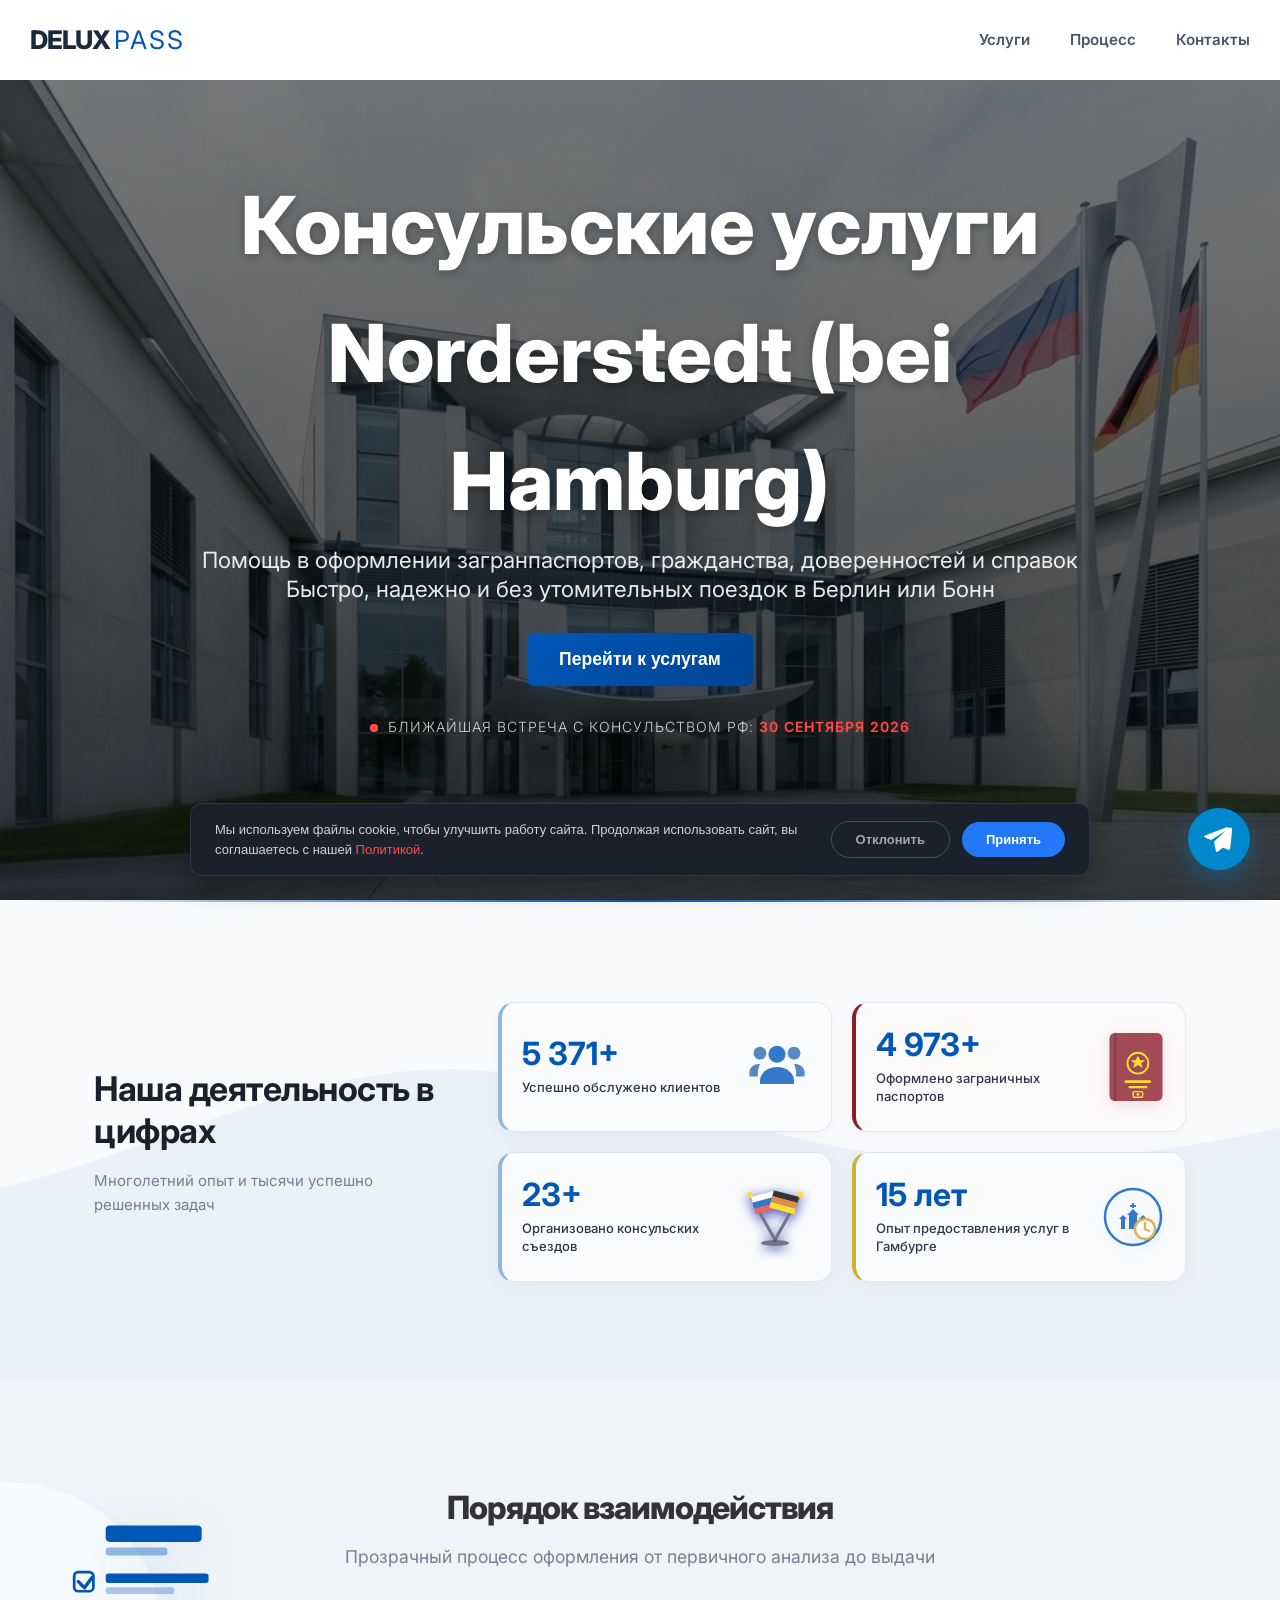
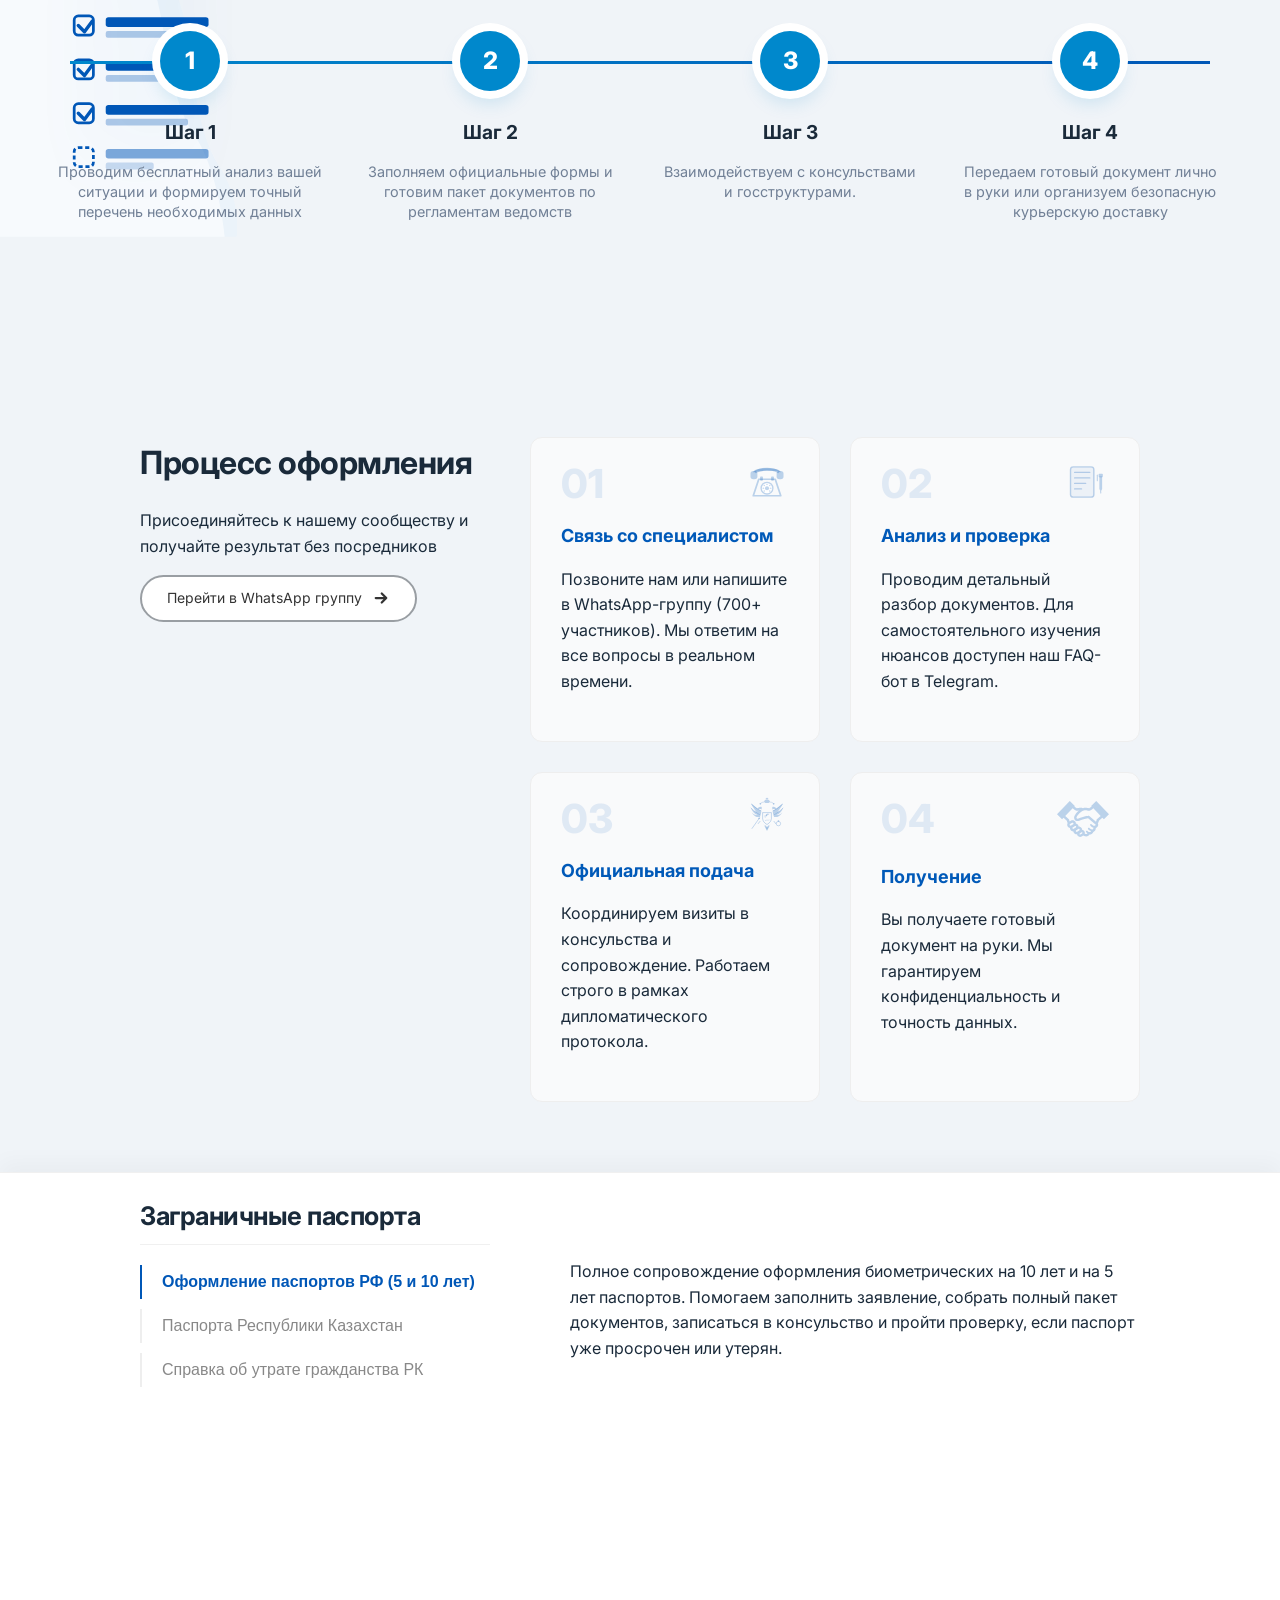
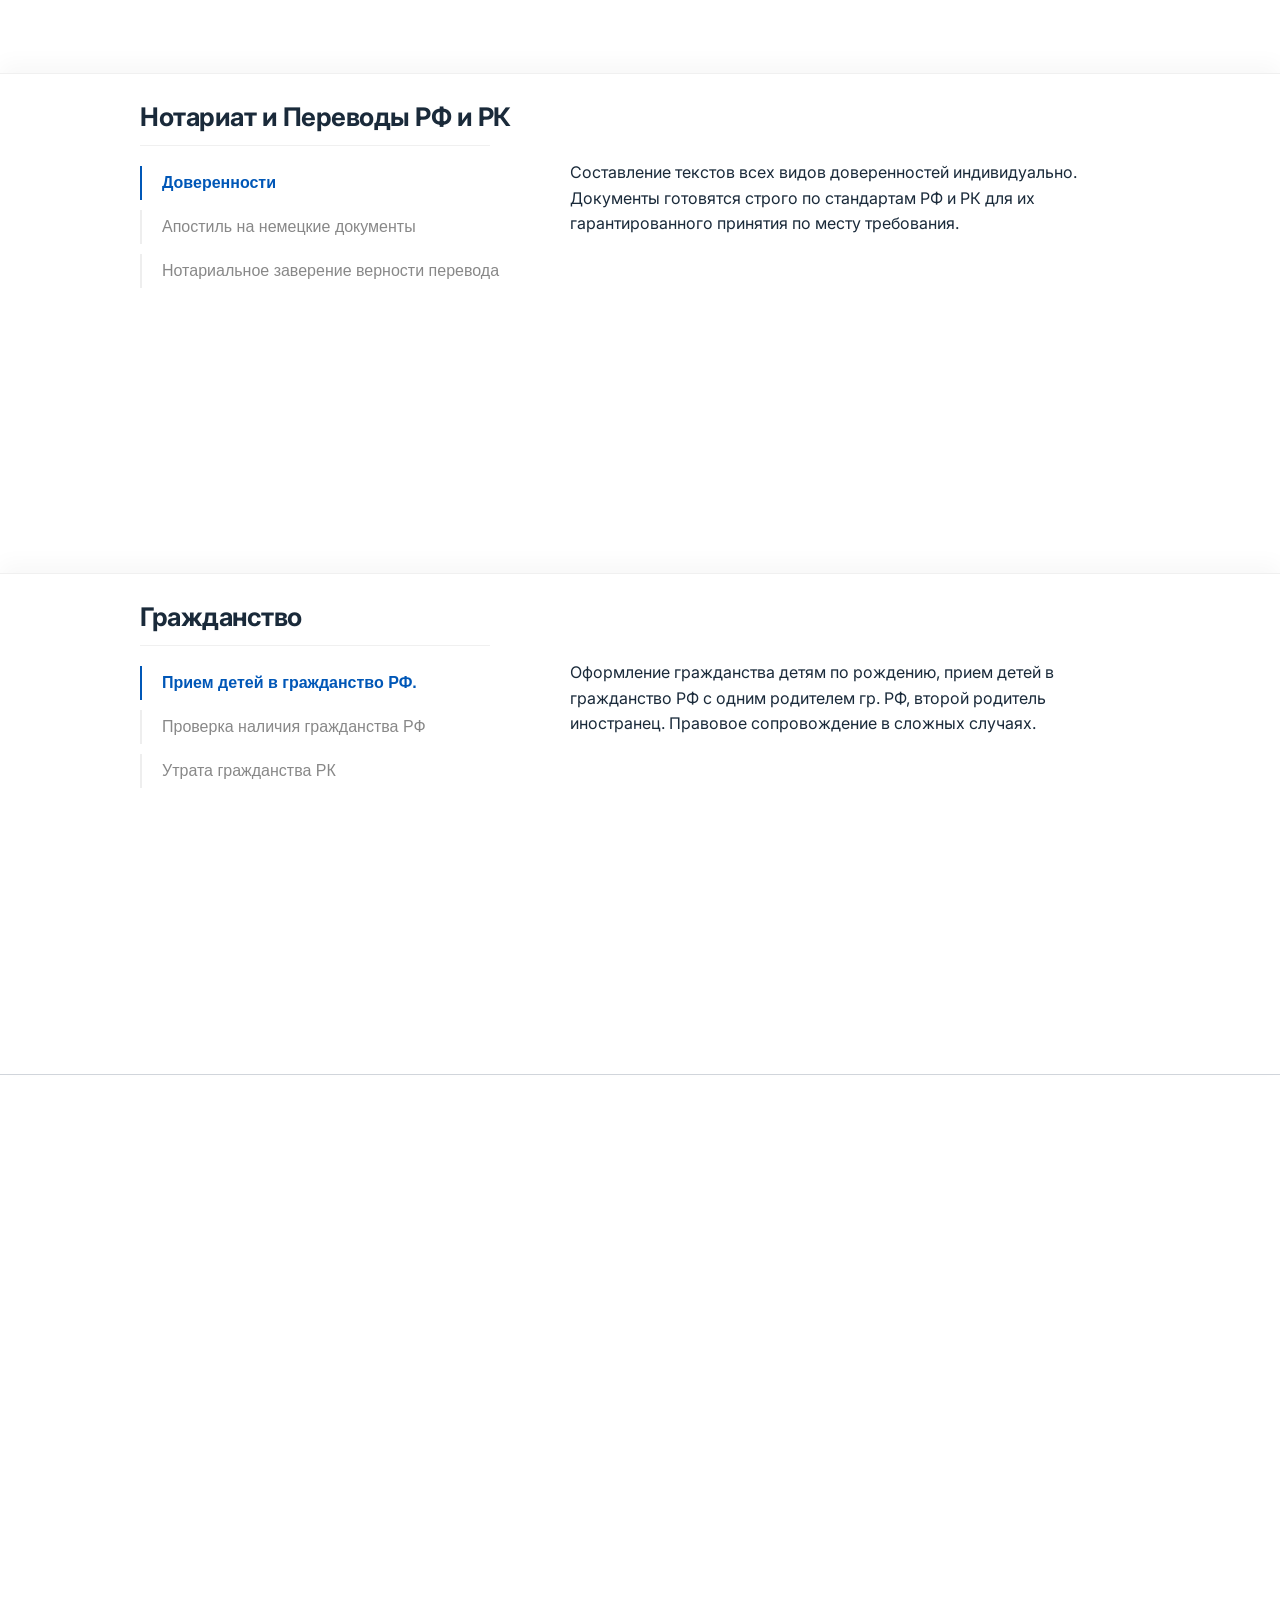
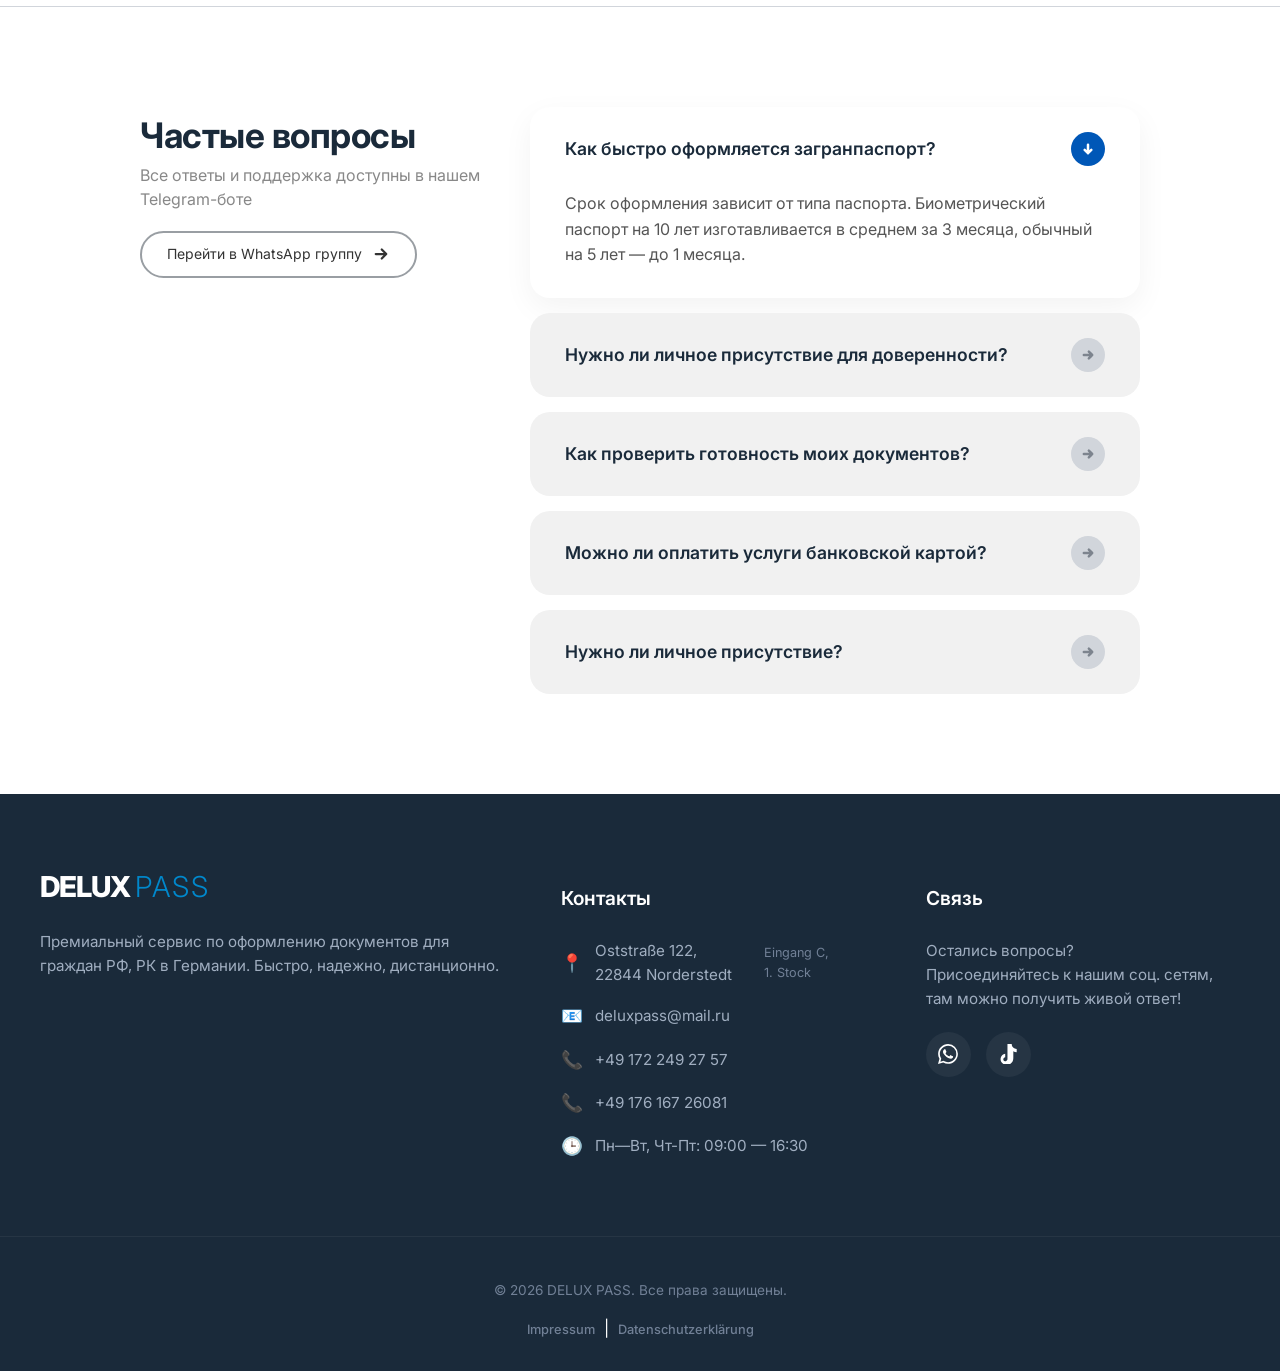
==== commit 5c31e1bf: "Update index.html" ====
--- a/index.html
+++ b/index.html
@@ -430,13 +430,13 @@
         <div class="services-nav">
             <h2>Заграничные паспорта</h2>
             <div class="button-list">
-                <button class="nav-btn active" onclick="updateText('Полное сопровождение оформления биометрических (на 10 лет) и обычных (на 5 лет) паспортов. Помогаем подготовить анкеты, записаться в консульство и пройти проверку, если старый паспорт уже просрочен или утерян.', this, 'dynamic-text-1')">Оформление паспортов РФ (5 и 10 лет)</button>
-                <button class="nav-btn" onclick="updateText('Консультации по замене паспорта РК в Германии. Помогаем собрать пакет документов для постановки на консульский учет и корректного оформления всех бланков для подачи в посольство.', this, 'dynamic-text-1')">Паспорт для новорожденного в Германии (РФ)</button>
-                <button class="nav-btn" onclick="updateText('Срочное оформление первого документа для новорожденных. Включает перевод немецкого свидетельства о рождении (Geburtsurkunde), подтверждение гражданства и подготовку всех бумаг для получения паспорта.', this, 'dynamic-text-1')">Паспорта Республики Казахстан</button>
+                <button class="nav-btn active" onclick="updateText('Полное сопровождение оформления биометрических на 10 лет и на 5 лет паспортов. Помогаем заполнить заявление, собрать полный пакет документов, записаться в консульство и пройти проверку, если паспорт уже просрочен или утерян.', this, 'dynamic-text-1')">Оформление паспортов РФ (5 и 10 лет)</button>
+                <button class="nav-btn" onclick="updateText('Оформление первичного паспорта и замена актуального паспорта. Подготовка полного пакета документов.', this, 'dynamic-text-1')">Паспорта Республики Казахстан</button>
+                <button class="nav-btn" onclick="updateText('Оформление первичного паспорта и замена актуального паспорта. Подготовка полного пакета документов.', this, 'dynamic-text-1')">Справка об утрате гражданства РК</button>
             </div>
         </div>
         <div class="services-display">
-            <p id="dynamic-text-1">Полное сопровождение оформления биометрических (на 10 лет) и обычных (на 5 лет) паспортов. Помогаем подготовить анкеты, записаться в консульство и пройти проверку, если старый паспорт уже просрочен или утерян.</p>
+            <p id="dynamic-text-1">Полное сопровождение оформления биометрических на 10 лет и на 5 лет паспортов. Помогаем заполнить заявление, собрать полный пакет документов, записаться в консульство и пройти проверку, если паспорт уже просрочен или утерян.</p>
         </div>
     </div>
 </section>
@@ -446,13 +446,13 @@
         <div class="services-nav">
             <h2>Нотариат и Переводы РФ и РК</h2>
             <div class="button-list">
-                <button class="nav-btn active" onclick="updateText('Составление текстов генеральных доверенностей, согласий на выезд ребенка и заявлений о вступлении в наследство. Документы готовятся строго по стандартам РФ и РК для их гарантированного принятия по месту требования.', this, 'dynamic-text-2')">Доверенности</button>
-                <button class="nav-btn" onclick="updateText('Оформление международного штампа Апостиль на немецкие оригиналы (свидетельства о браке, рождении, выписки). Это необходимо, чтобы ваши немецкие документы имели юридическую силу на территории РФ или РК.', this, 'dynamic-text-2')">Апостиль на немецкие документы</button>
-                <button class="nav-btn" onclick="updateText('Профессиональный перевод документов с немецкого языка на русский и наоборот. Выполняется присяжным переводчиком (Beglaubigte Übersetzung), что позволяет подавать их в любые немецкие ведомства и консульства.', this, 'dynamic-text-2')">Присяжные переводы</button>
+                <button class="nav-btn active" onclick="updateText('Составление текстов всех видов доверенностей индивидуально. Документы готовятся строго по стандартам РФ и РК для их гарантированного принятия по месту требования.', this, 'dynamic-text-2')">Доверенности</button>
+                <button class="nav-btn" onclick="updateText('Оформление международного штампа Апостиль на немецкие оригиналы (свидетельства о браке, рождении, справка о перемене имени). Это необходимо, чтобы ваши немецкие документы имели юридическую силу на территории РФ или РК.', this, 'dynamic-text-2')">Апостиль на немецкие документы</button>
+                <button class="nav-btn" onclick="updateText('Профессиональные переводы документов на все языки. Выполняется присяжным переводчиком (Beglaubigte Übersetzung), что позволяет подавать их в любые немецкие ведомства и посольство Российской Федерации, а также для консульства Республики Казахстан.', this, 'dynamic-text-2')">Нотариальное заверение верности перевода</button>
             </div>
         </div>
         <div class="services-display">
-            <p id="dynamic-text-2">Составление текстов генеральных доверенностей, согласий на выезд ребенка и заявлений о вступлении в наследство. Документы готовятся строго по стандартам РФ и РК для их гарантированного принятия по месту требования.</p>
+            <p id="dynamic-text-2">Составление текстов всех видов доверенностей индивидуально. Документы готовятся строго по стандартам РФ и РК для их гарантированного принятия по месту требования.</p>
         </div>
     </div>
 </section>
@@ -462,15 +462,14 @@
         <div class="services-nav">
             <h2>Гражданство</h2>
             <div class="button-list">
-                <button class="nav-btn active" onclick="updateText('Оформление гражданства детям по рождению и правовое сопровождение в сложных случаях. Проводим процедуру проверки наличия гражданства, если ваши документы были просрочены более чем на 5 лет.', this, 'dynamic-text-3')">Прием детей в гражданство РФ.</button>
-                <button class="nav-btn" onclick="updateText('Необходимая процедура для тех, чьи внутренние или заграничные паспорта РФ просрочены более чем на 5 лет. Организуем официальный запрос в органы МВД и МИД для подтверждения вашего статуса и возможности получения нового паспорта.', this, 'dynamic-text-3')">Проверка наличия гражданства РФ</button>
-                <button class="nav-btn" onclick="updateText('Полное курирование процесса добровольного отказа от гражданства (для получения Einbürgerung). Помогаем собрать справки об отсутствии налоговых задолженностей и проверяем чистоту документов перед подачей в консульство.', this, 'dynamic-text-3')">Выход из гражданства РФ</button>
-                <button class="nav-btn" onclick="updateText('Юридическая помощь в регистрации факта утраты гражданства Казахстана. Процедура обязательна для тех, кто уже принял паспорт Германии, чтобы избежать административных штрафов и соблюсти закон о единственном гражданстве в РК.', this, 'dynamic-text-3')">Утрата гражданства РК</button>
+                <button class="nav-btn active" onclick="updateText('Оформление гражданства детям по рождению, прием детей в гражданство РФ с одним родителем гр. РФ, второй родитель иностранец. Правовое сопровождение в сложных случаях.', this, 'dynamic-text-3')">Прием детей в гражданство РФ.</button>
+                <button class="nav-btn" onclick="updateText('Необходимая процедура для тех, чьи заграничные паспорта РФ просрочены хотя бы на один день.', this, 'dynamic-text-3')">Проверка наличия гражданства РФ</button>
+                <button class="nav-btn" onclick="updateText('Помощь в подготовке оформления утраты гражданства Казахстана. Процедура обязательна для тех, кто уже имеет гражданство Германии, чтобы избежать административных штрафов и соблюсти закон о единственном гражданстве в РК.', this, 'dynamic-text-3')">Утрата гражданства РК</button>
             
             </div>
         </div>
         <div class="services-display">
-            <p id="dynamic-text-3">Оформление гражданства детям по рождению и правовое сопровождение в сложных случаях. Проводим процедуру проверки наличия гражданства, если ваши документы были просрочены более чем на 5 лет.</p>
+            <p id="dynamic-text-3">Оформление гражданства детям по рождению, прием детей в гражданство РФ с одним родителем гр. РФ, второй родитель иностранец. Правовое сопровождение в сложных случаях.</p>
         </div>
     </div>
 </section>
@@ -480,13 +479,13 @@
         <div class="services-nav">
             <h2>Справки и социальные вопросы</h2>
             <div class="button-list">
-                <button class="nav-btn active" onclick="updateText('Помощь в оформлении акта о нахождении в живых (Lebensbescheinigung) для пенсионных фондов. Позволяет получать выплаты дистанционно, без необходимости ежегодных поездок.', this, 'dynamic-text-4')">Пенсия РФ</button>
-                <button class="nav-btn" onclick="updateText('Удаленное получение оригиналов и дубликатов свидетельств (о рождении, браке, разводе) и справок о несудимости напрямую из архивов и ЗАГСов на территории РФ и РК.', this, 'dynamic-text-4')">Истребование справок из ЗАГС и МВД РФ</button>
-                <button class="nav-btn" onclick="updateText('Оформление справок об отсутствии брака (Ledigkeitsbescheinigung) и постановка на учет. Необходимый этап для заключения брака в Германии или совершения юридических действий.', this, 'dynamic-text-4')">Консульский учет РФ</button>
+                <button class="nav-btn active" onclick="updateText('Помощь в оформлении акта о личной явке для пенсионных фондов. Позволяет получать выплаты дистанционно, без необходимости ежегодных поездок.', this, 'dynamic-text-4')">Пенсионная справка (акт о личной явке)</button>
+                <button class="nav-btn" onclick="updateText('Истребование повторных документов: получение оригиналов и дубликатов свидетельств (о рождении, браке, разводе), напрямую из архивов и ЗАГСов на территории РФ и РК.', this, 'dynamic-text-4')">Истребование справок из ЗАГС</button>
+                <button class="nav-btn" onclick="updateText('Оформление справок об отсутствии брака (Ledigkeitsbescheinigung) и постановка на консульский учет.', this, 'dynamic-text-4')">Консульский учет РФ</button>
             </div>
         </div>
         <div class="services-display">
-            <p id="dynamic-text-4">Помощь в оформлении акта о нахождении в живых (Lebensbescheinigung) для пенсионных фондов. Позволяет получать выплаты дистанционно, без необходимости ежегодных поездок.</p>
+            <p id="dynamic-text-4">Помощь в оформлении акта о личной явке для пенсионных фондов. Позволяет получать выплаты дистанционно, без необходимости ежегодных поездок.</p>
         </div>
     </div>
 </section>
@@ -554,14 +553,14 @@
                 </div>
                 <div class="faq-answer">
                     <div class="answer-content">
-                        Вы можете отслеживать статус вашего заявления через наш Telegram-бот или по номеру дела, который выдается в день подачи документов.
+                        Вы можете отслеживать статус вашего заявления по QR-коду, который выдается в день подачи документов.
                     </div>
                 </div>
             </div>
 
             <div class="faq-item">
                 <div class="faq-question" onclick="toggleFaq(this)">
-                    <span>Можно ли оплатить услуги картой иностранного банка?</span>
+                    <span>Можно ли оплатить услуги банковской картой?</span>
                     <div class="faq-icon-wrapper">
                         <div class="faq-icon-circle">
                             <svg class="faq-arrow-svg" viewBox="0 0 24 24" fill="none" xmlns="http://www.w3.org/2000/svg">
@@ -572,7 +571,7 @@
                 </div>
                 <div class="faq-answer">
                     <div class="answer-content">
-                        Да, мы принимаем к оплате карты немецких и других международных банков, а также переводы через онлайн-банкинг.
+                        Оплата происходит банковским переводом или наличным расчетом. Оплата по готовности полного пакета документа, а также в день консульского выезда.
                     </div>
                 </div>
             </div>
@@ -589,7 +588,7 @@
                 </div>
                 <div class="faq-answer">
                     <div class="answer-content">
-                        Да, для подачи заявления на паспорт и сдачи биометрических данных необходимо личное присутствие в консульстве или на выездной сессии.
+                        Только личное присутствие по всем пунктам, кроме документов на переводы и нотариальное заверение.
                     </div>
                 </div>
             </div>
@@ -631,7 +630,8 @@
                 </p>
                 <p><span>📧</span> deluxpass@mail.ru</p>
                 <p><span>📞</span> +49 172 249 27 57</p>
-                <p><span>🕒</span> Пн—Пт: 09:30 — 17:00</p>
+                <p><span>📞</span> +49 176 167 26081</p>
+                <p><span>🕒</span> Пн—Вт, Чт-Пт: 09:00 — 16:30</p>
             </div>
         </div>
 
@@ -640,8 +640,7 @@
             <p class="footer-description"><span></span>Остались вопросы?<br> Присоединяйтесь к нашим соц. сетям, там можно получить живой ответ!</p>
             <div class="social-icons">
                 <a href="https://chat.whatsapp.com/Cv0iDQT96eZ4H56k95ItMI" class="icon-link wa" target="_blank"><svg viewBox="0 0 24 24" xmlns="http://www.w3.org/2000/svg"><path d="M17.472 14.382c-.297-.149-1.758-.867-2.03-.967-.273-.099-.471-.148-.67.15-.197.297-.767.966-.94 1.164-.173.199-.347.223-.644.075-.297-.15-1.255-.463-2.39-1.475-.883-.788-1.48-1.761-1.653-2.059-.173-.297-.018-.458.13-.606.134-.133.298-.347.446-.52.149-.174.198-.298.298-.497.099-.198.05-.371-.025-.52-.075-.149-.669-1.612-.916-2.207-.242-.579-.487-.5-.669-.51-.173-.008-.371-.01-.57-.01-.198 0-.52.074-.792.372-.272.297-1.04 1.016-1.04 2.479 0 1.462 1.065 2.875 1.213 3.074.149.198 2.096 3.2 5.077 4.487.709.306 1.262.489 1.694.625.712.227 1.36.195 1.871.118.571-.085 1.758-.719 2.006-1.413.248-.694.248-1.289.173-1.413-.074-.124-.272-.198-.57-.347m-5.421 7.403h-.004a9.87 9.87 0 01-5.031-1.378l-.361-.214-3.741.982.998-3.648-.235-.374a9.86 9.86 0 01-1.51-5.26c.001-5.45 4.436-9.884 9.888-9.884 2.64 0 5.122 1.03 6.988 2.898a9.825 9.825 0 012.893 6.994c-.003 5.45-4.437 9.884-9.885 9.884m8.413-18.297A11.815 11.815 0 0012.05 0C5.495 0 .16 5.335.157 11.892c0 2.096.547 4.142 1.588 5.945L0 24l6.335-1.662c1.72.94 3.659 1.437 5.63 1.438h.005c6.554 0 11.89-5.335 11.893-11.893a11.821 11.821 0 00-3.48-8.413z"/></svg></a>
-                <a href="https://t.me/passdelux_bot" class="icon-link tg" target="_blank"><svg viewBox="0 0 24 24" xmlns="http://www.w3.org/2000/svg"><path d="M12 0C5.37 0 0 5.37 0 12s5.37 12 12 12 12-5.37 12-12S18.63 0 12 0zm5.56 8.18l-1.89 8.91c-.14.64-.52.8-.1.44l-2.88-2.12-1.39 1.34c-.15.15-.28.28-.58.28l.21-2.94 5.35-4.84c.23-.21-.05-.32-.35-.12L9.26 13l-2.85-.89c-.62-.19-.63-.62.13-.92l11.13-4.3c.51-.19.96.11.89.29z"/></svg></a>
-                <a href="https://www.tiktok.com/@delux.pass.visa.s" class="icon-link tt" target="_blank"><svg viewBox="0 0 24 24" xmlns="http://www.w3.org/2000/svg"><path d="M12.525.02c1.31-.02 2.61-.01 3.91-.02.08 1.53.63 3.09 1.75 4.17 1.12 1.11 2.7 1.62 4.24 1.79v4.03c-1.44-.17-2.81-.6-4.03-1.37-.01 2.61-.01 5.22-.01 7.83 0 1.25-.13 2.51-.55 3.7-1 2.91-3.9 4.79-6.88 4.86-1.55.05-3.13-.3-4.47-1.07-2.31-1.28-3.66-3.83-3.34-6.44.25-2.2 1.56-4.22 3.52-5.18.62-.31 1.29-.53 1.98-.65v4.1c-.51.13-1 .36-1.4.73-.83.71-1.11 1.94-.65 2.92.31.72 1.05 1.25 1.83 1.29 1.2.1 2.4-.64 2.77-1.78.14-.41.17-.85.17-1.28V0z"/></svg></a>
+                <a href="https://www.tiktok.com/@delux.visa.pass.s" class="icon-link tt" target="_blank"><svg viewBox="0 0 24 24" xmlns="http://www.w3.org/2000/svg"><path d="M12.525.02c1.31-.02 2.61-.01 3.91-.02.08 1.53.63 3.09 1.75 4.17 1.12 1.11 2.7 1.62 4.24 1.79v4.03c-1.44-.17-2.81-.6-4.03-1.37-.01 2.61-.01 5.22-.01 7.83 0 1.25-.13 2.51-.55 3.7-1 2.91-3.9 4.79-6.88 4.86-1.55.05-3.13-.3-4.47-1.07-2.31-1.28-3.66-3.83-3.34-6.44.25-2.2 1.56-4.22 3.52-5.18.62-.31 1.29-.53 1.98-.65v4.1c-.51.13-1 .36-1.4.73-.83.71-1.11 1.94-.65 2.92.31.72 1.05 1.25 1.83 1.29 1.2.1 2.4-.64 2.77-1.78.14-.41.17-.85.17-1.28V0z"/></svg></a>
             </div>
         </div>
     </div>
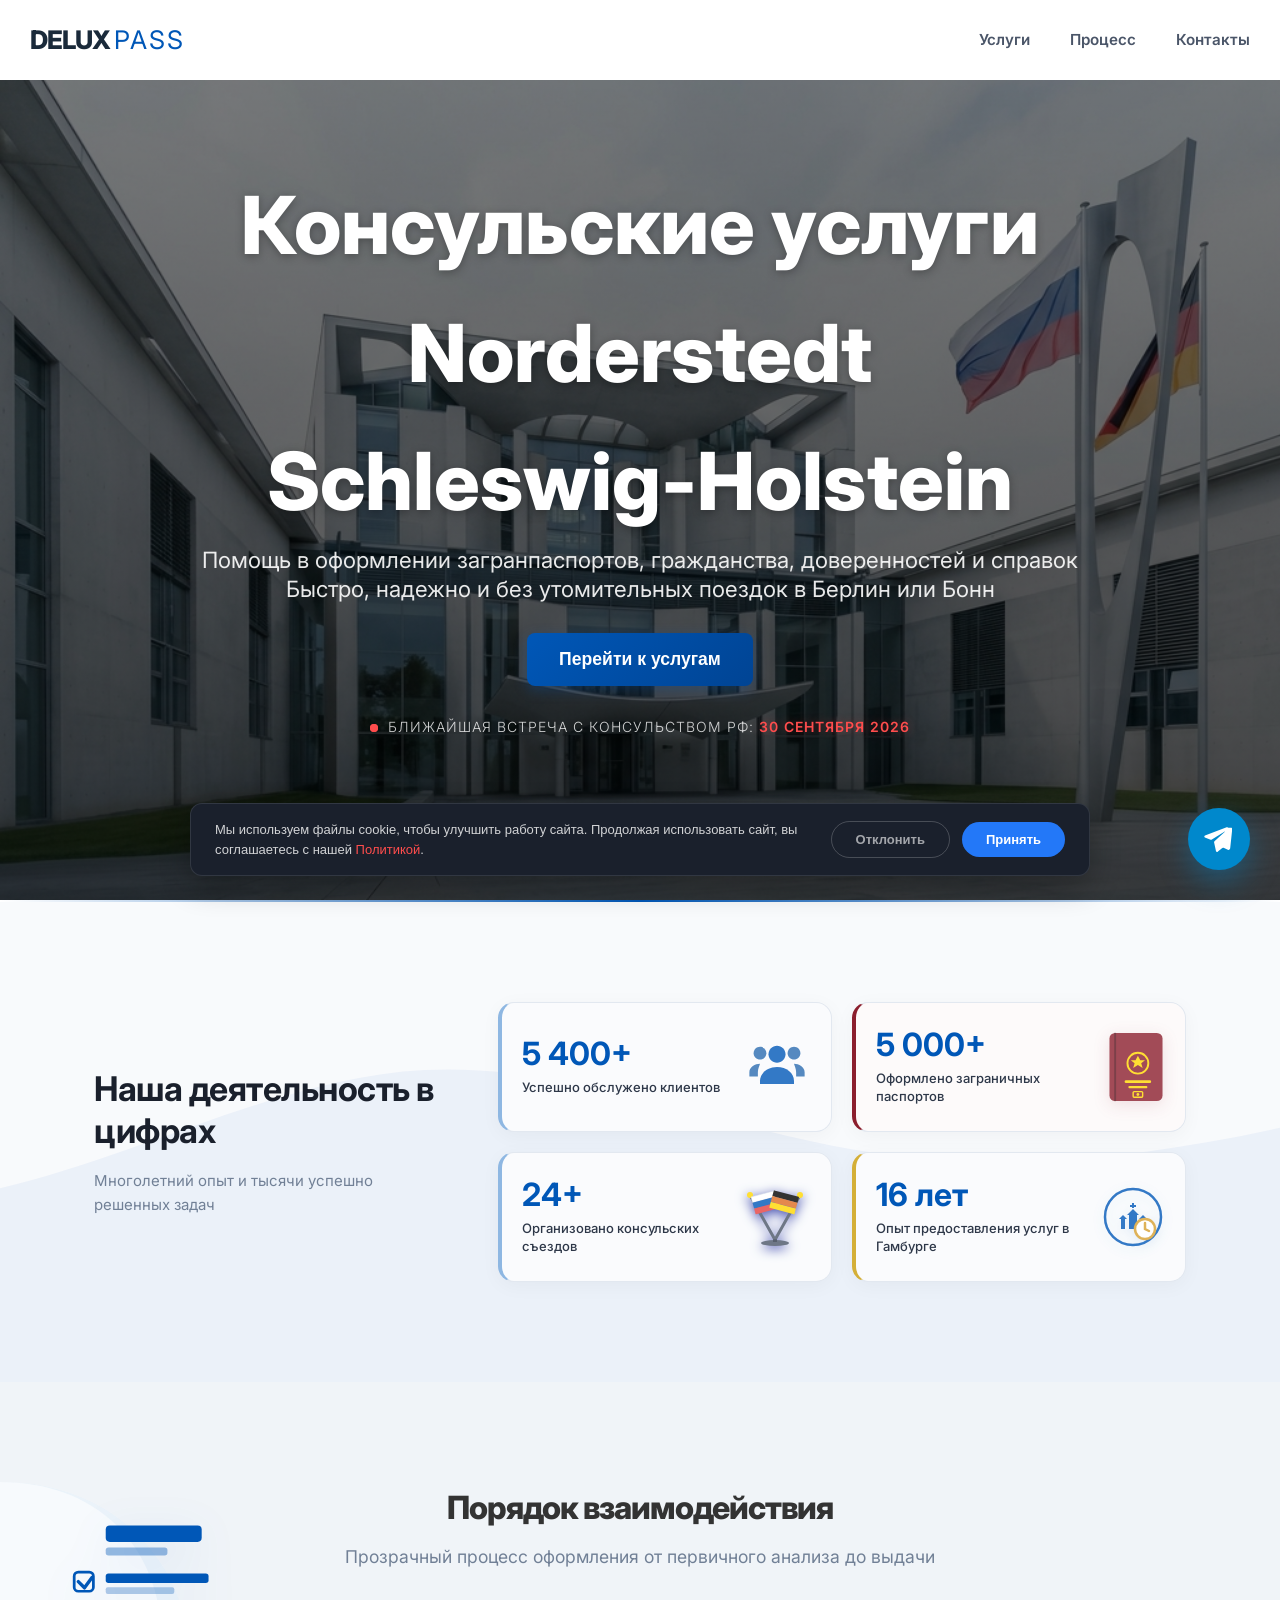
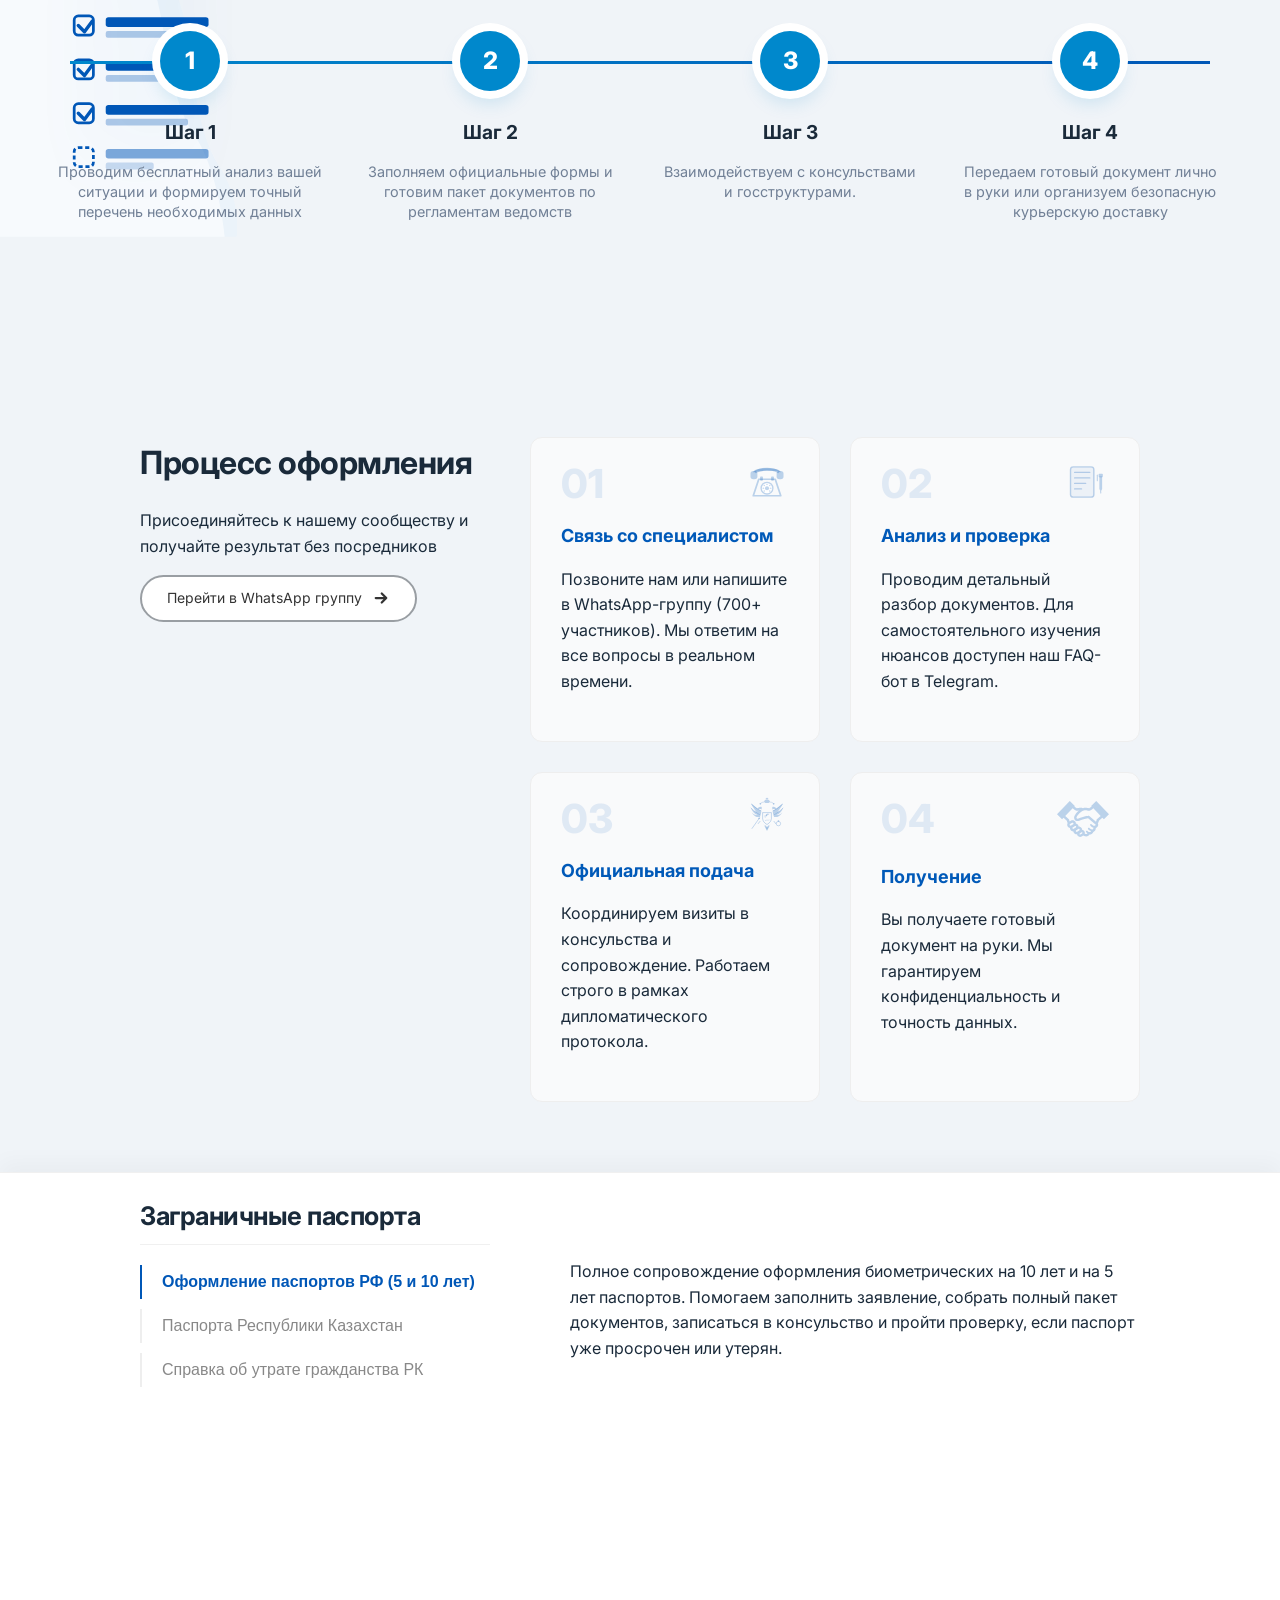
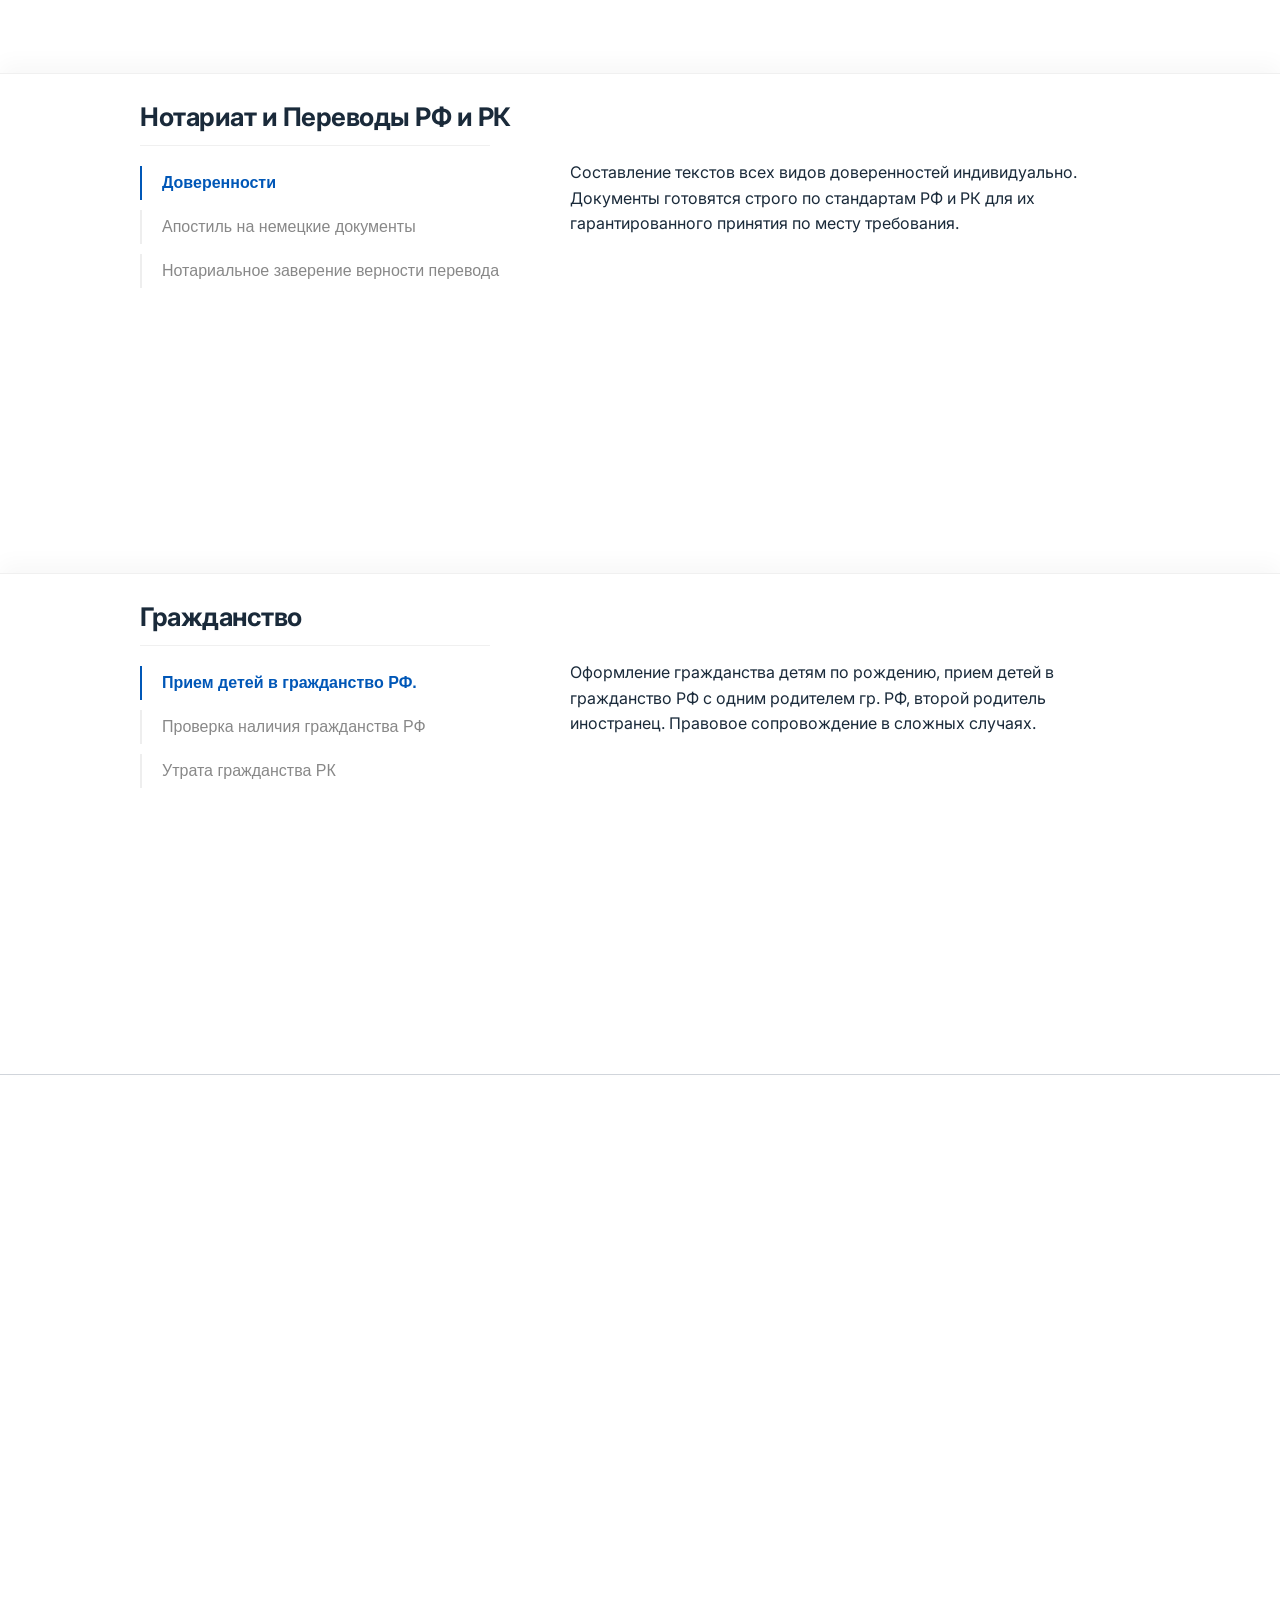
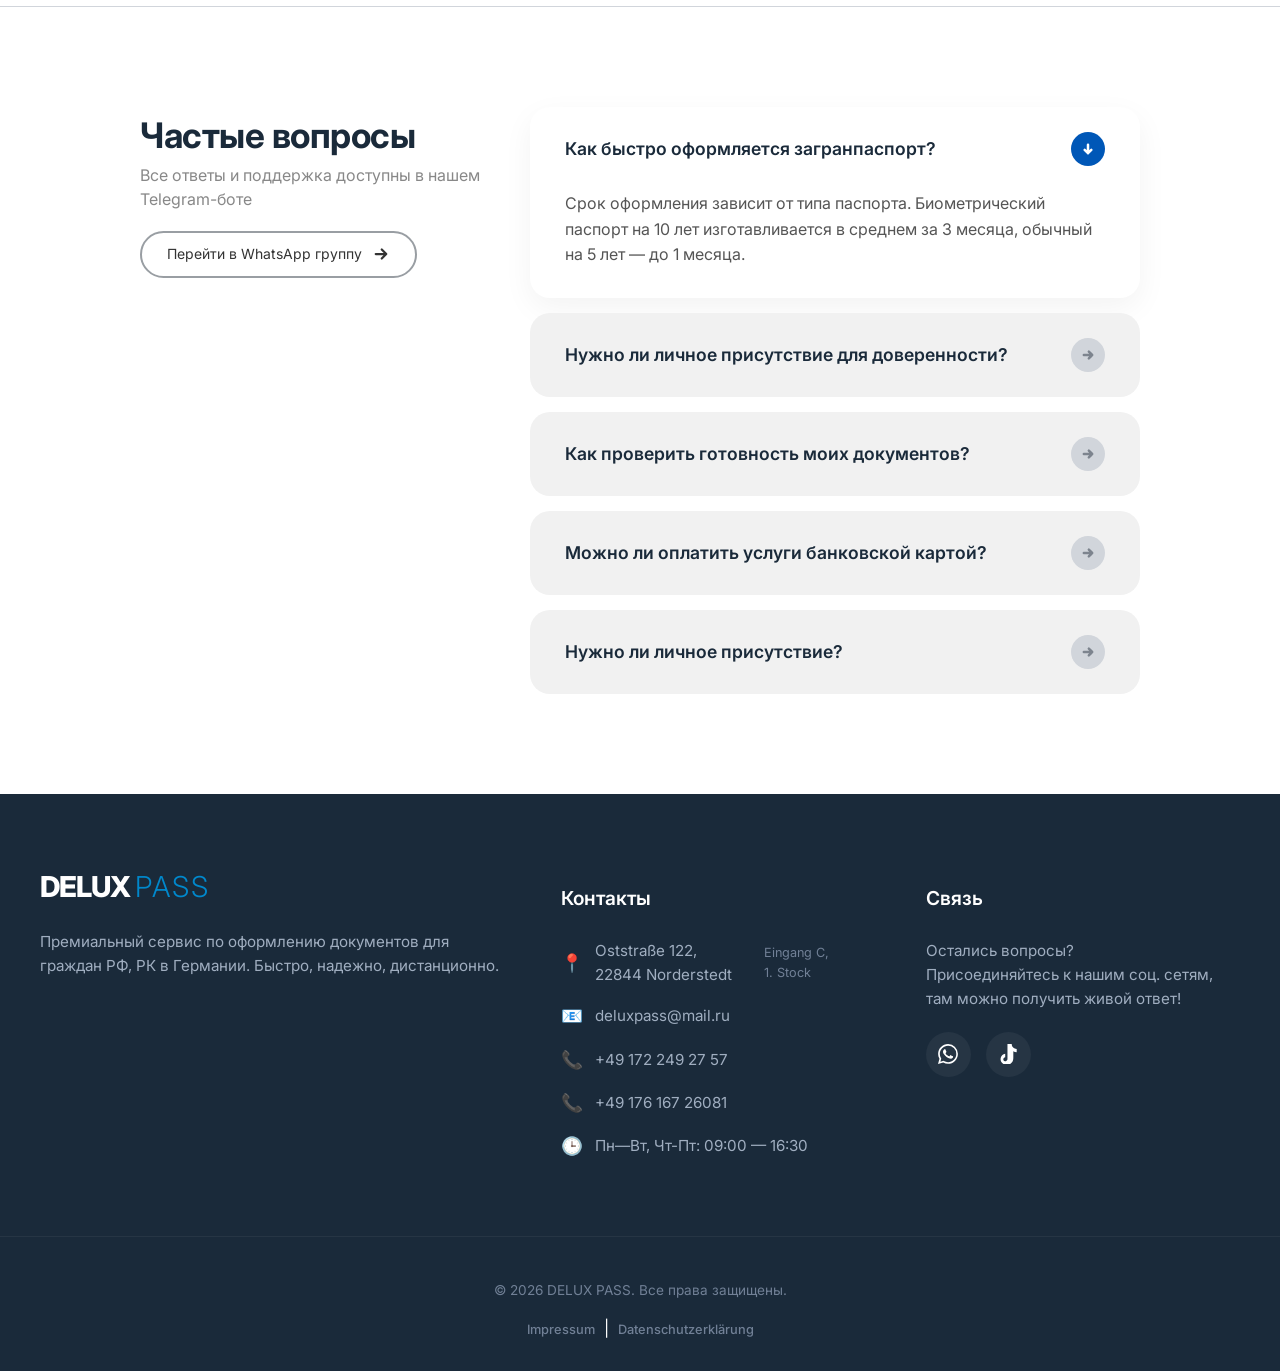
==== commit 4c69c717: "Update index.html" ====
--- a/index.html
+++ b/index.html
@@ -31,7 +31,7 @@
 <header class="hero-block">
     <div class="hero-overlay"></div> 
     <div class="hero-content">
-        <h1>Консульские услуги Norderstedt (bei Hamburg)</h1>
+        <h1>Консульские услуги Norderstedt <br> Schleswig-Holstein</h1>
         <p>Помощь в оформлении загранпаспортов, гражданства, доверенностей и справок <br> Быстро, надежно и без утомительных поездок в Берлин или Бонн</p>
         <button class="btn-hero" onclick="goToSection('btn-1')">Перейти к услугам</button>
             <div class="hero-status">
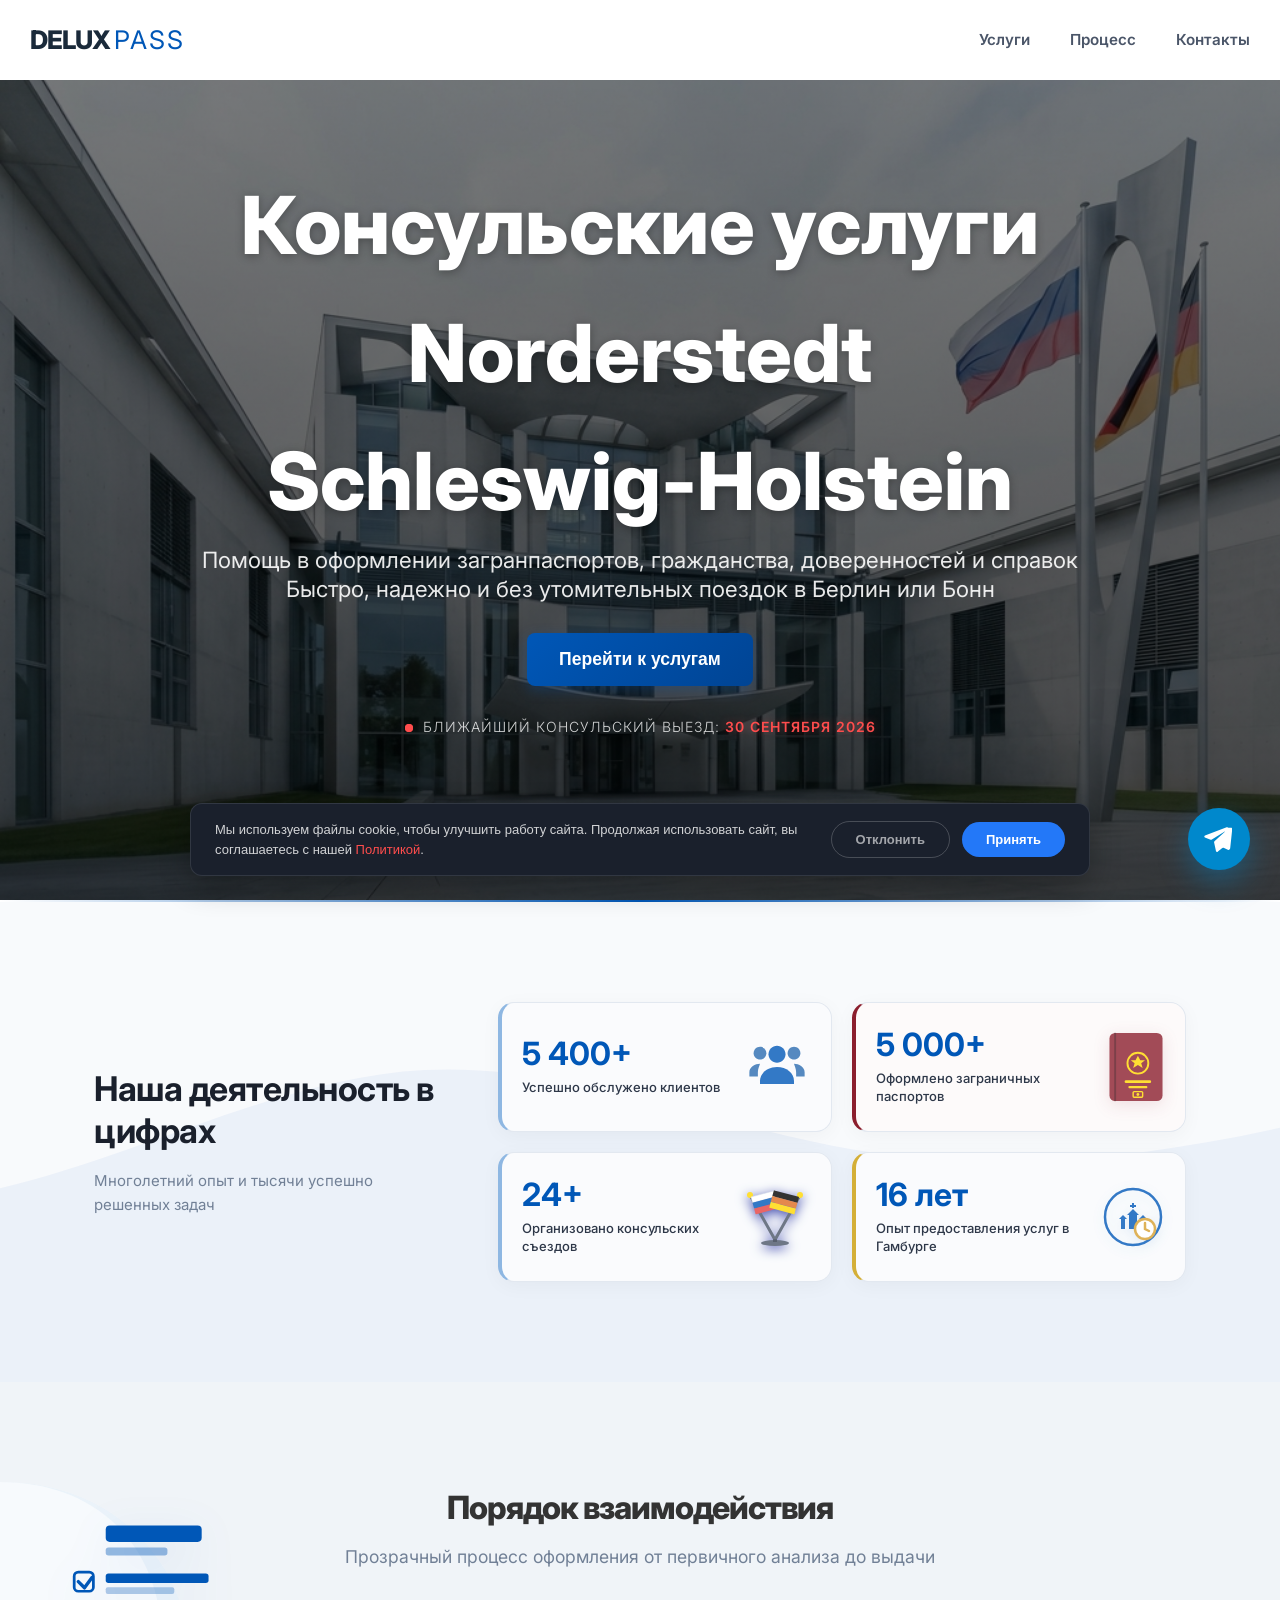
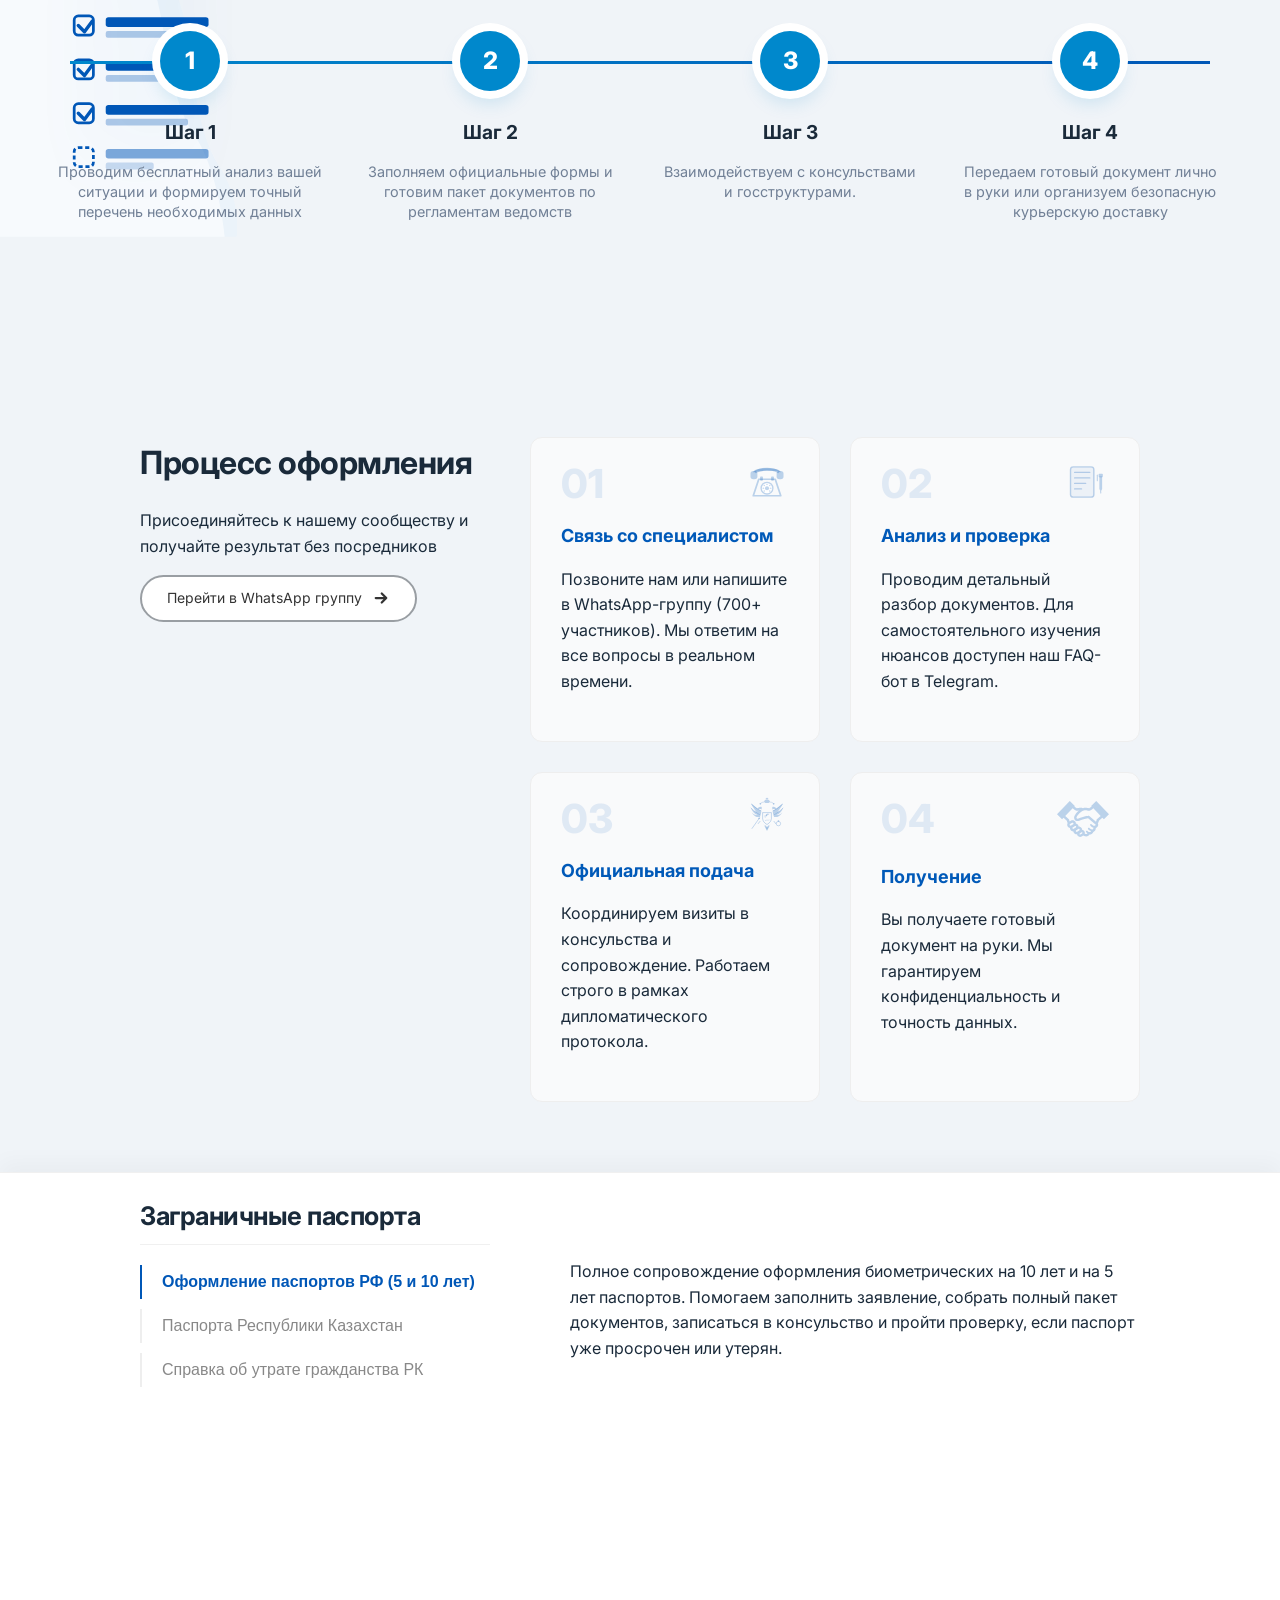
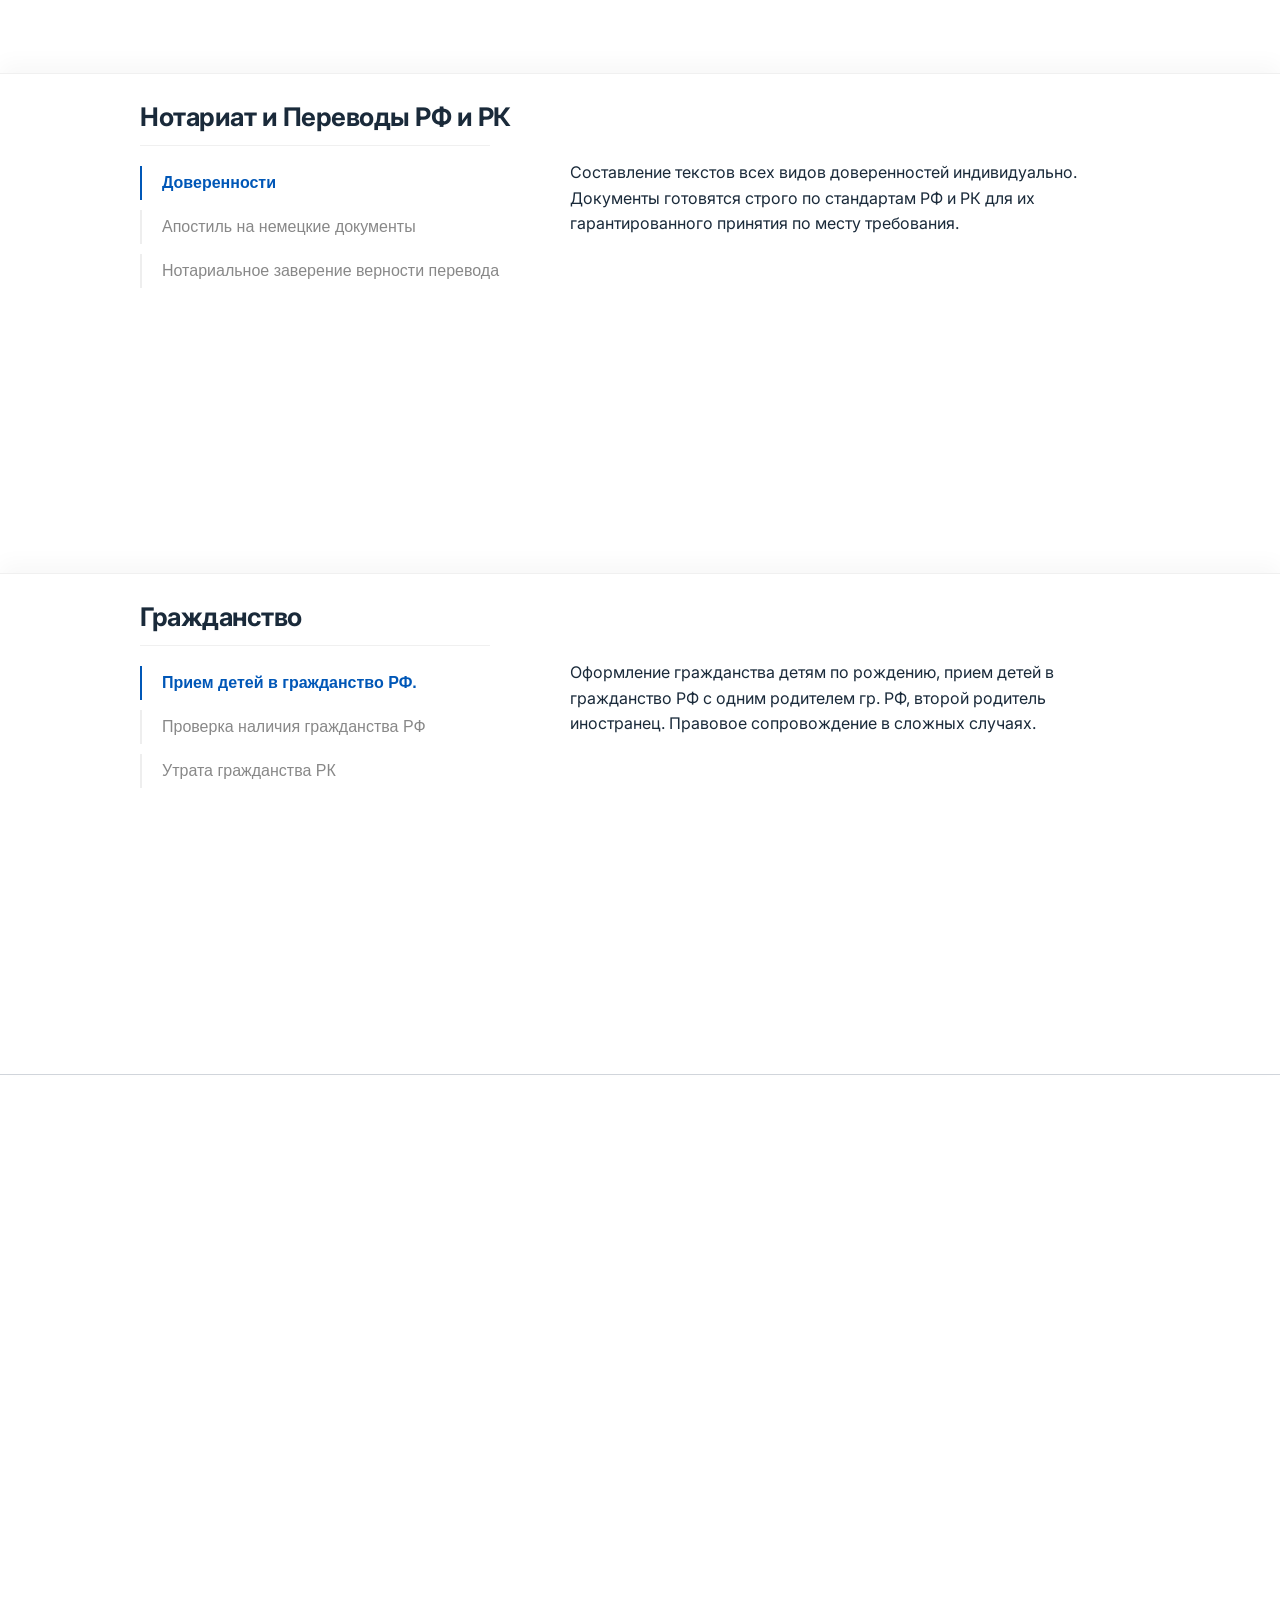
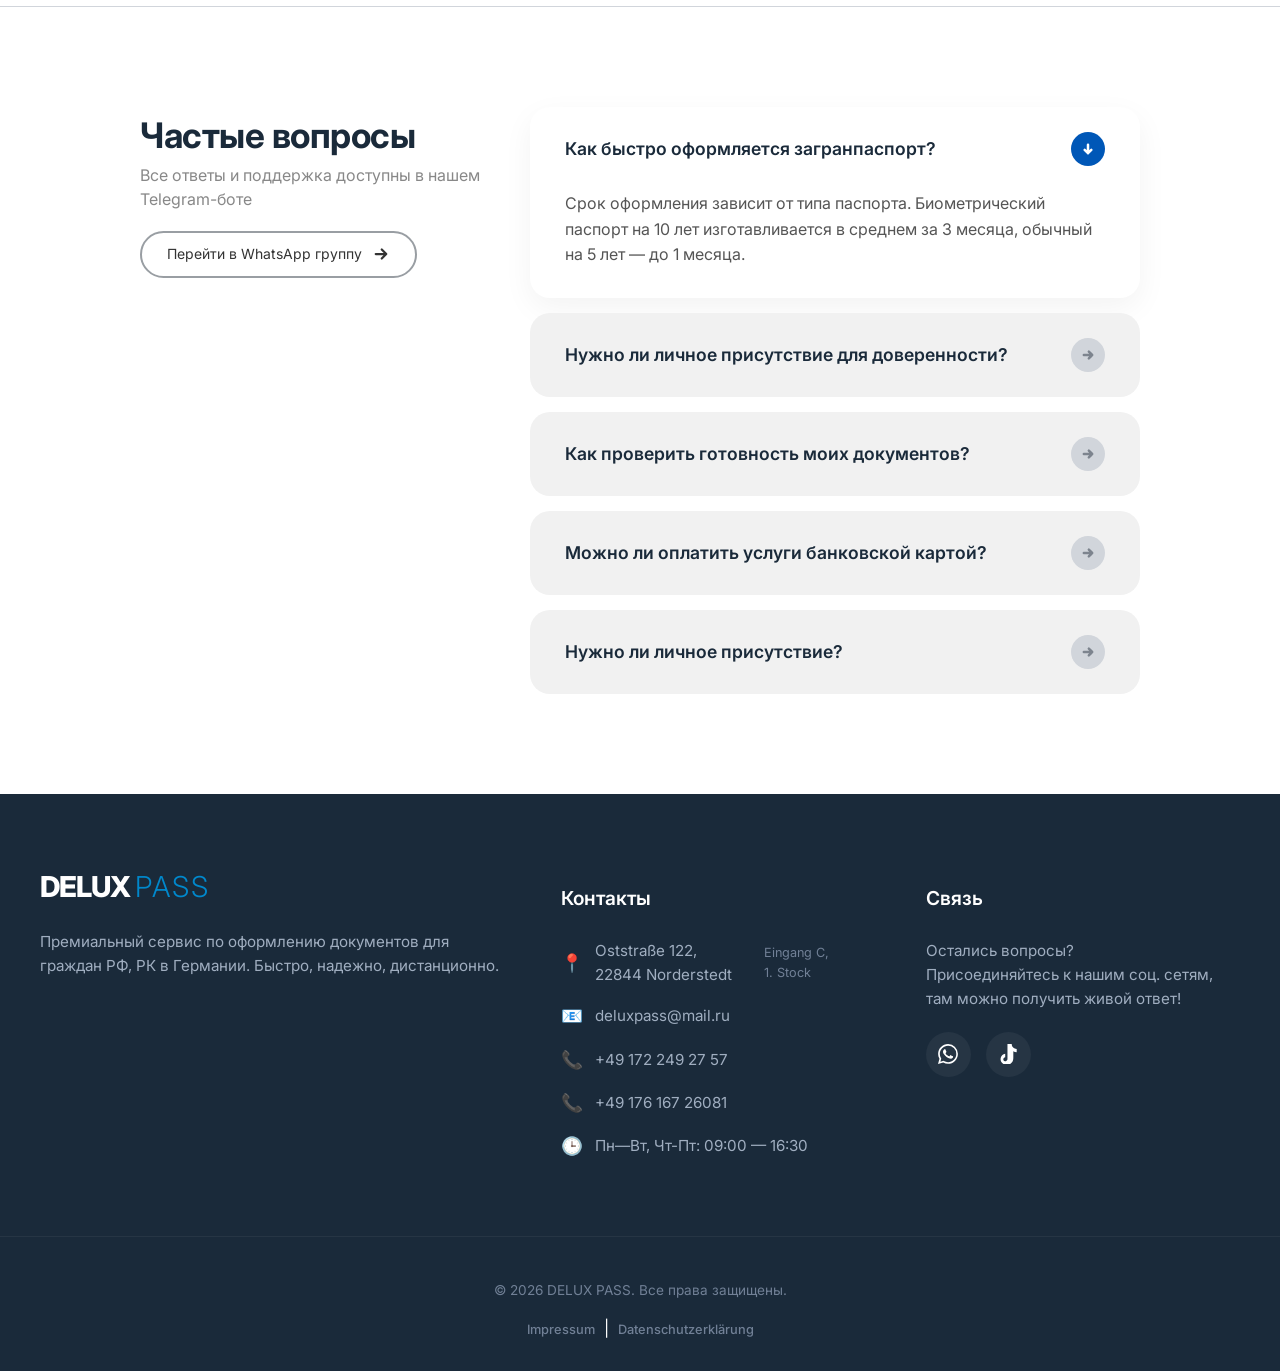
==== commit a30b7d85: "Update print statement from 'Hello' to 'Goodbye'" ====
--- a/index.html
+++ b/index.html
@@ -36,7 +36,7 @@
         <button class="btn-hero" onclick="goToSection('btn-1')">Перейти к услугам</button>
             <div class="hero-status">
         <span class="status-dot"></span>
-        <span class="status-text">Ближайшая встреча с консульством РФ: <span class="status-date">30 сентября 2026</span></span>
+        <span class="status-text">Ближайший консульский выезд: <span class="status-date">30 сентября 2026</span></span>
     </div>
     </div>
 
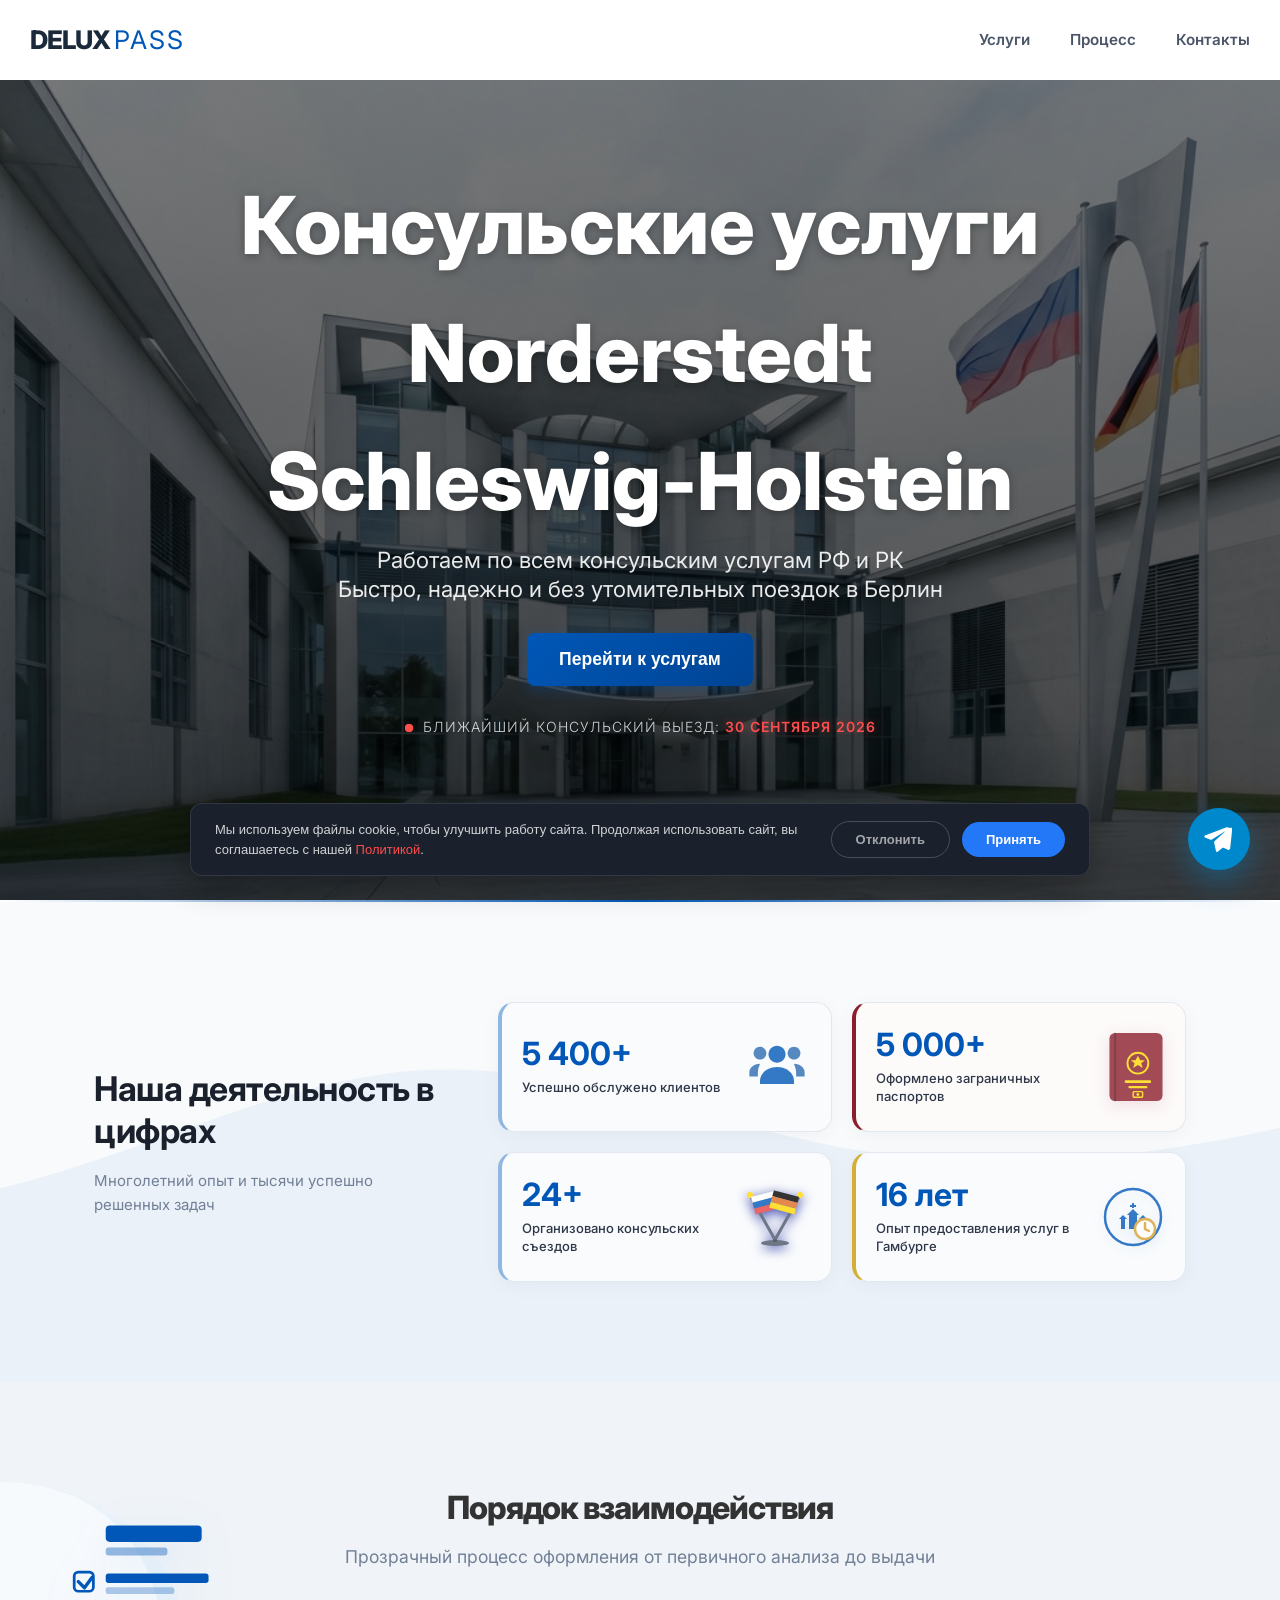
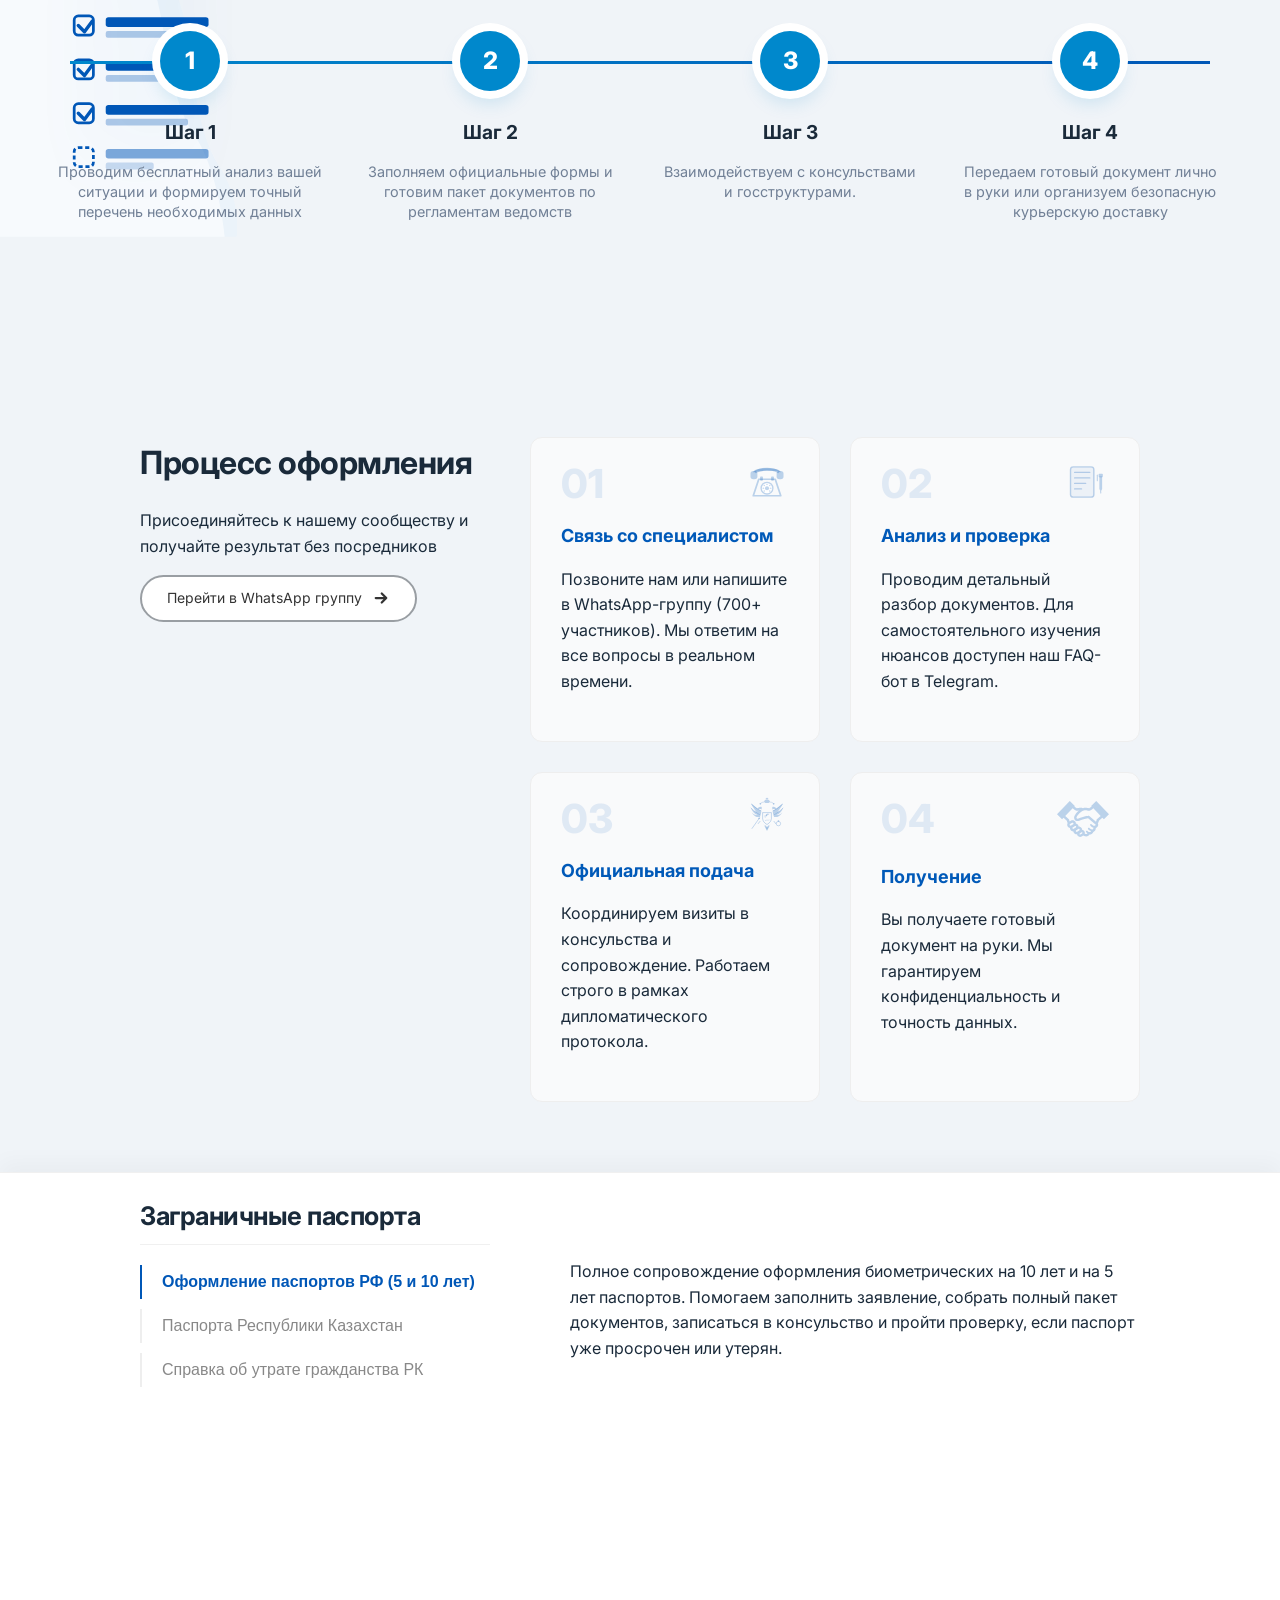
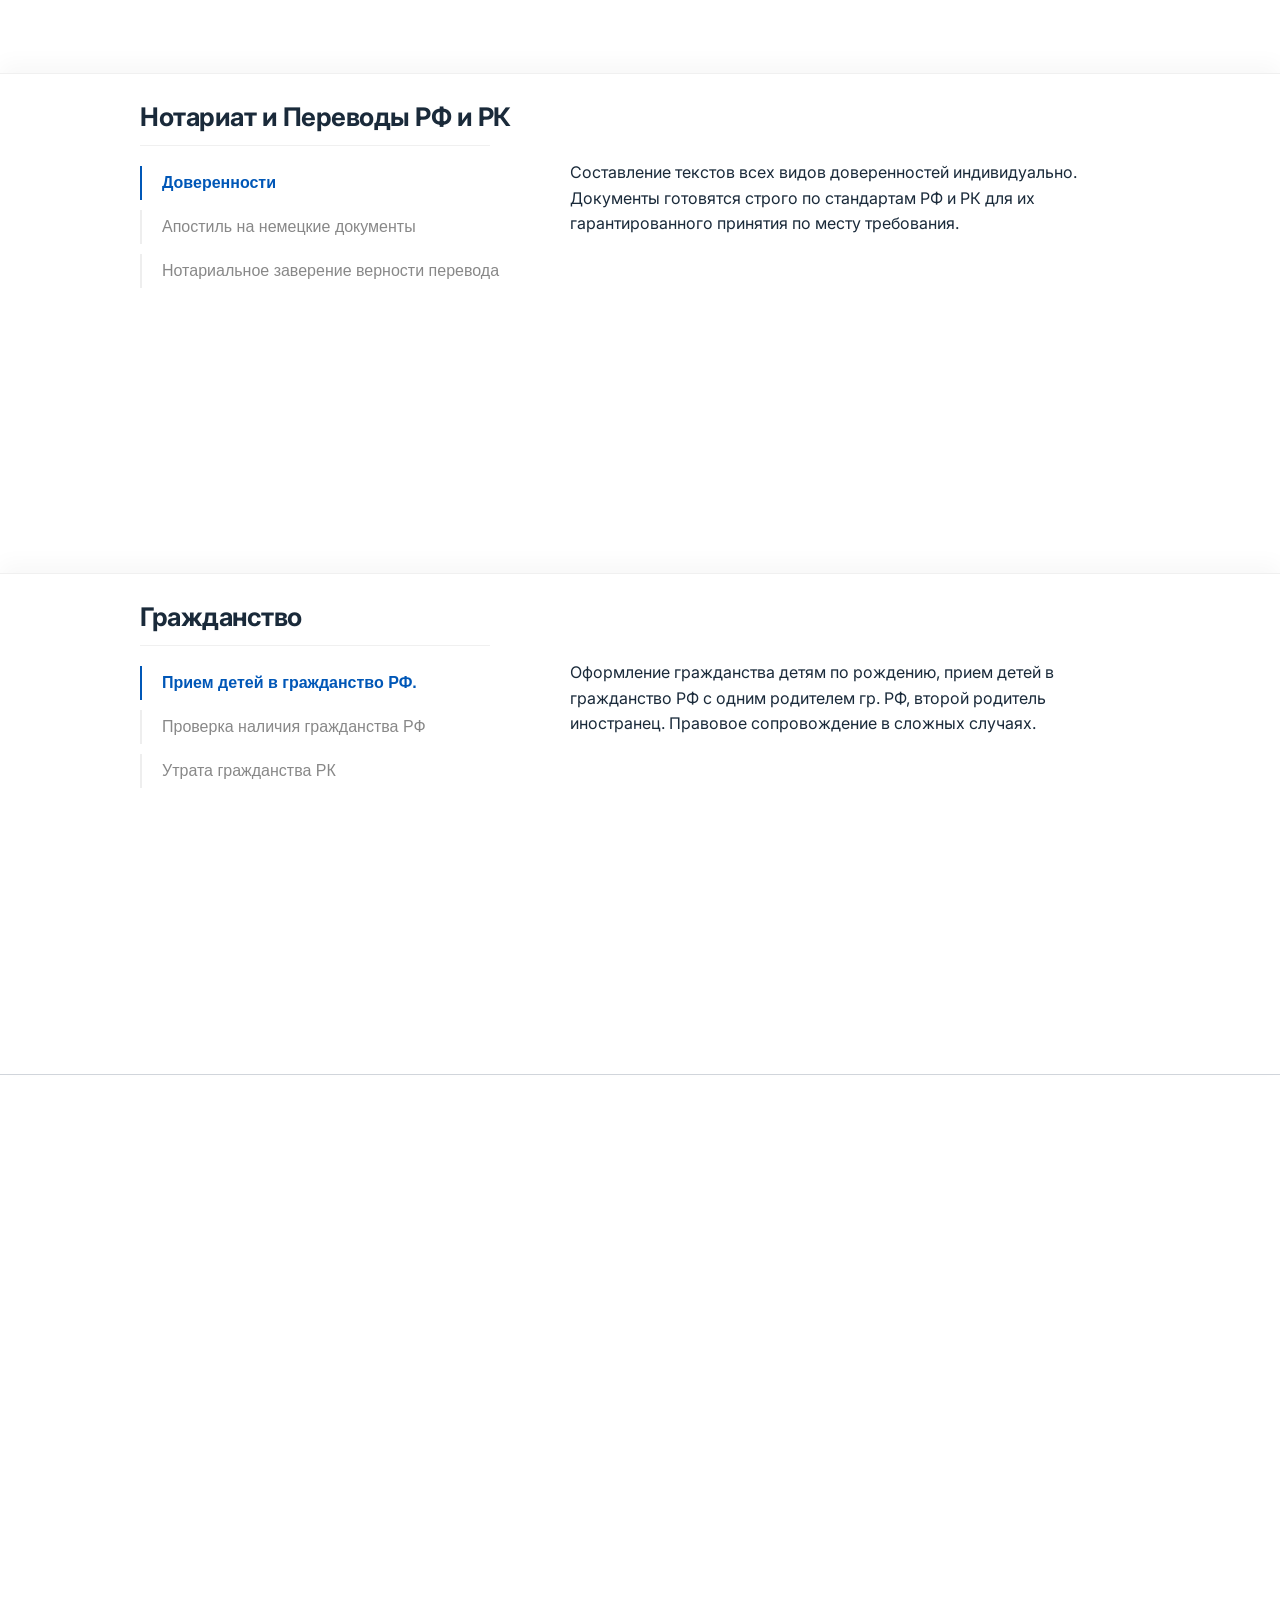
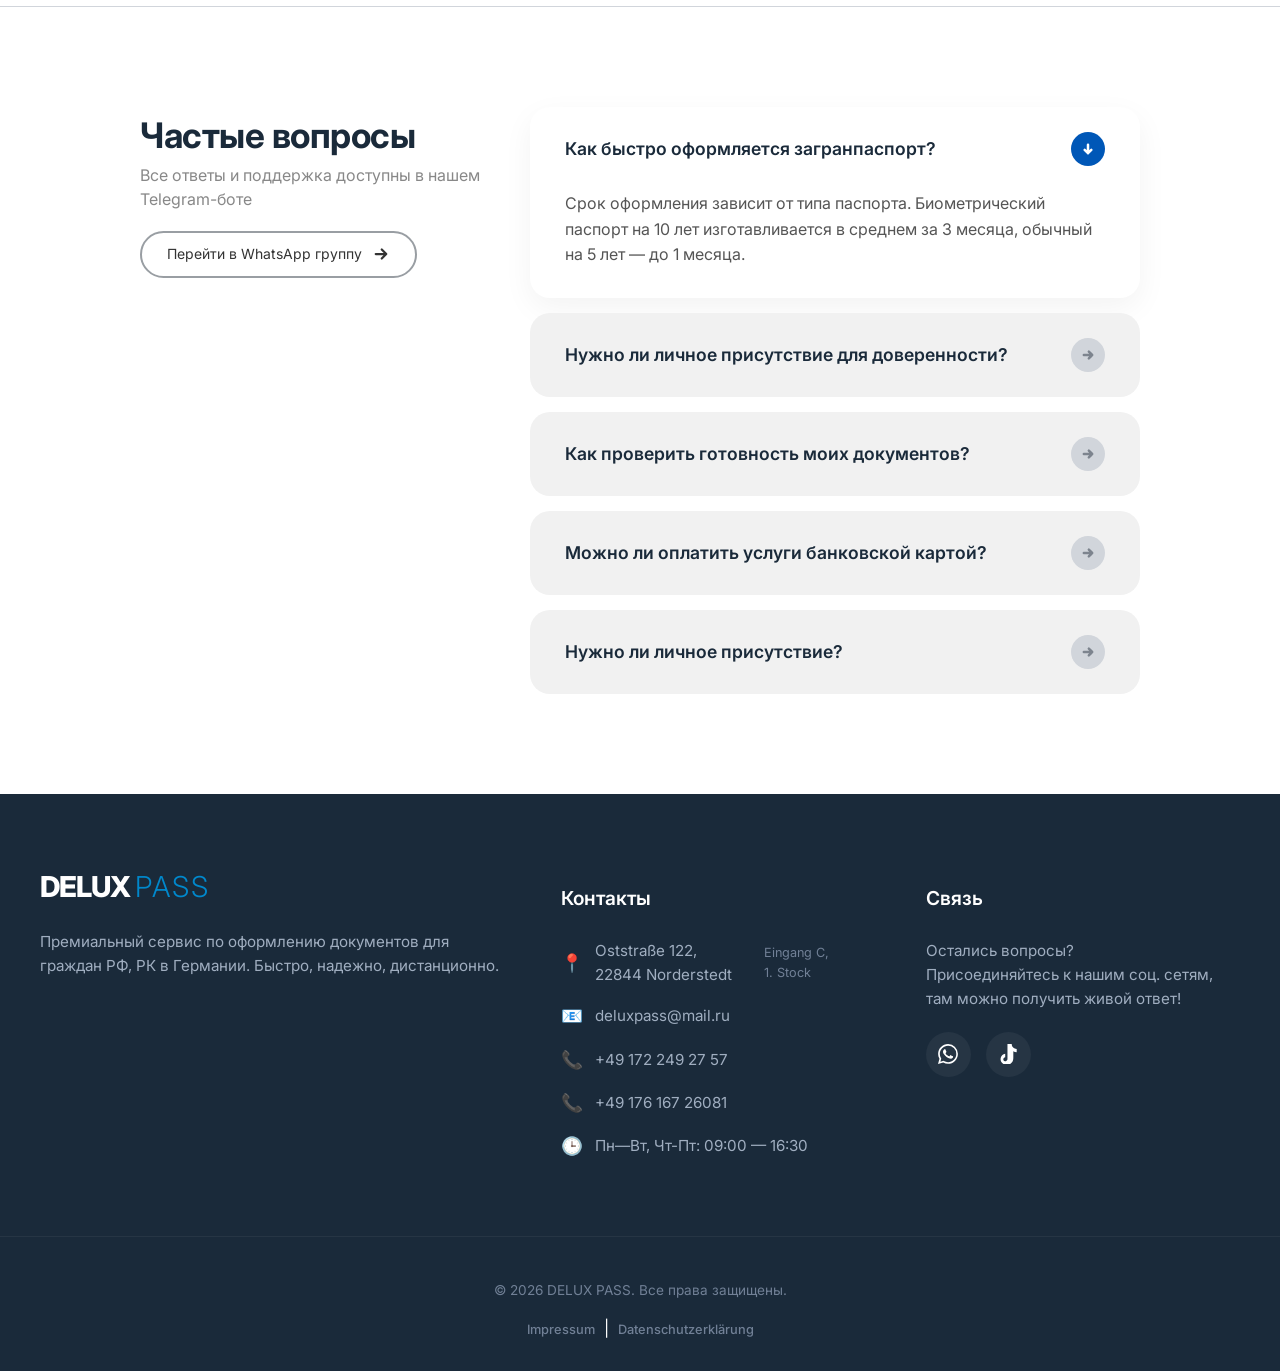
==== commit ca67b7f5: "Update index.html" ====
--- a/index.html
+++ b/index.html
@@ -32,7 +32,7 @@
     <div class="hero-overlay"></div> 
     <div class="hero-content">
         <h1>Консульские услуги Norderstedt <br> Schleswig-Holstein</h1>
-        <p>Помощь в оформлении загранпаспортов, гражданства, доверенностей и справок <br> Быстро, надежно и без утомительных поездок в Берлин или Бонн</p>
+        <p>Работаем по всем консульским услугам РФ и РК <br> Быстро, надежно и без утомительных поездок в Берлин</p>
         <button class="btn-hero" onclick="goToSection('btn-1')">Перейти к услугам</button>
             <div class="hero-status">
         <span class="status-dot"></span>
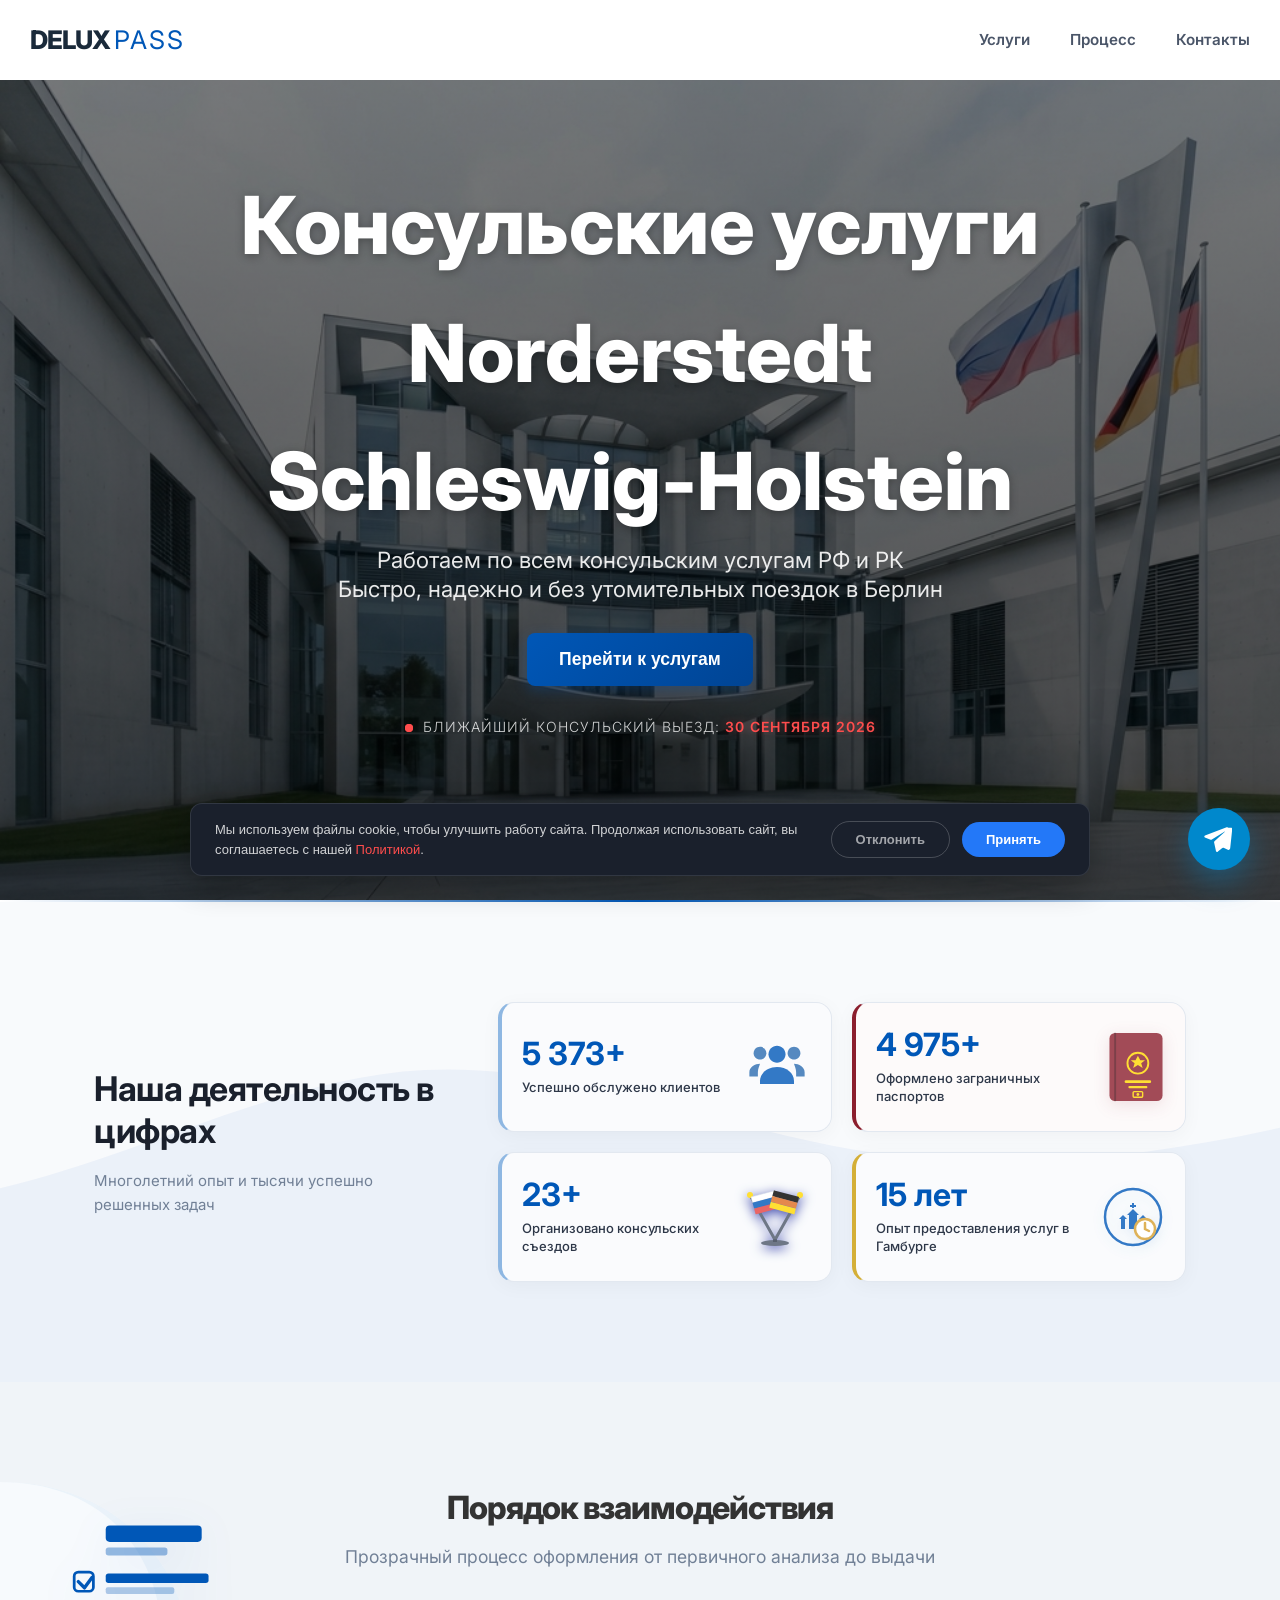
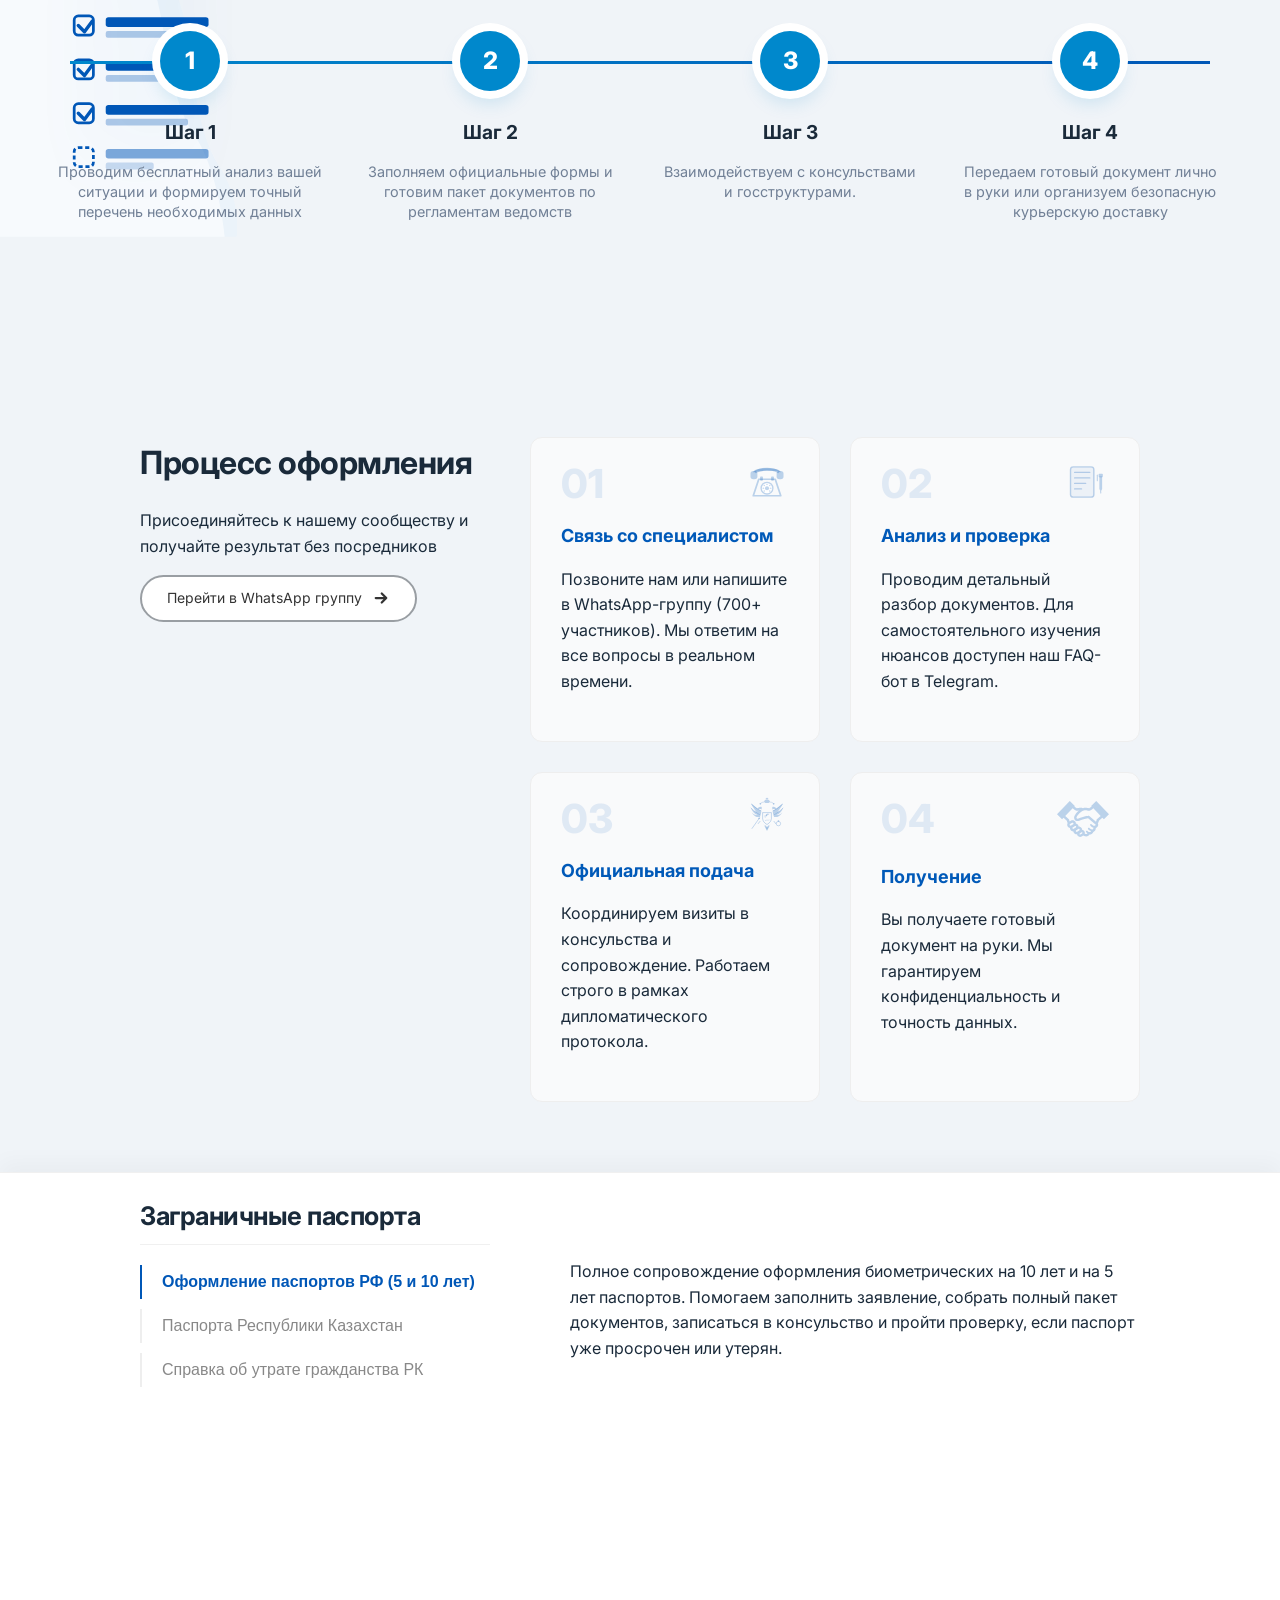
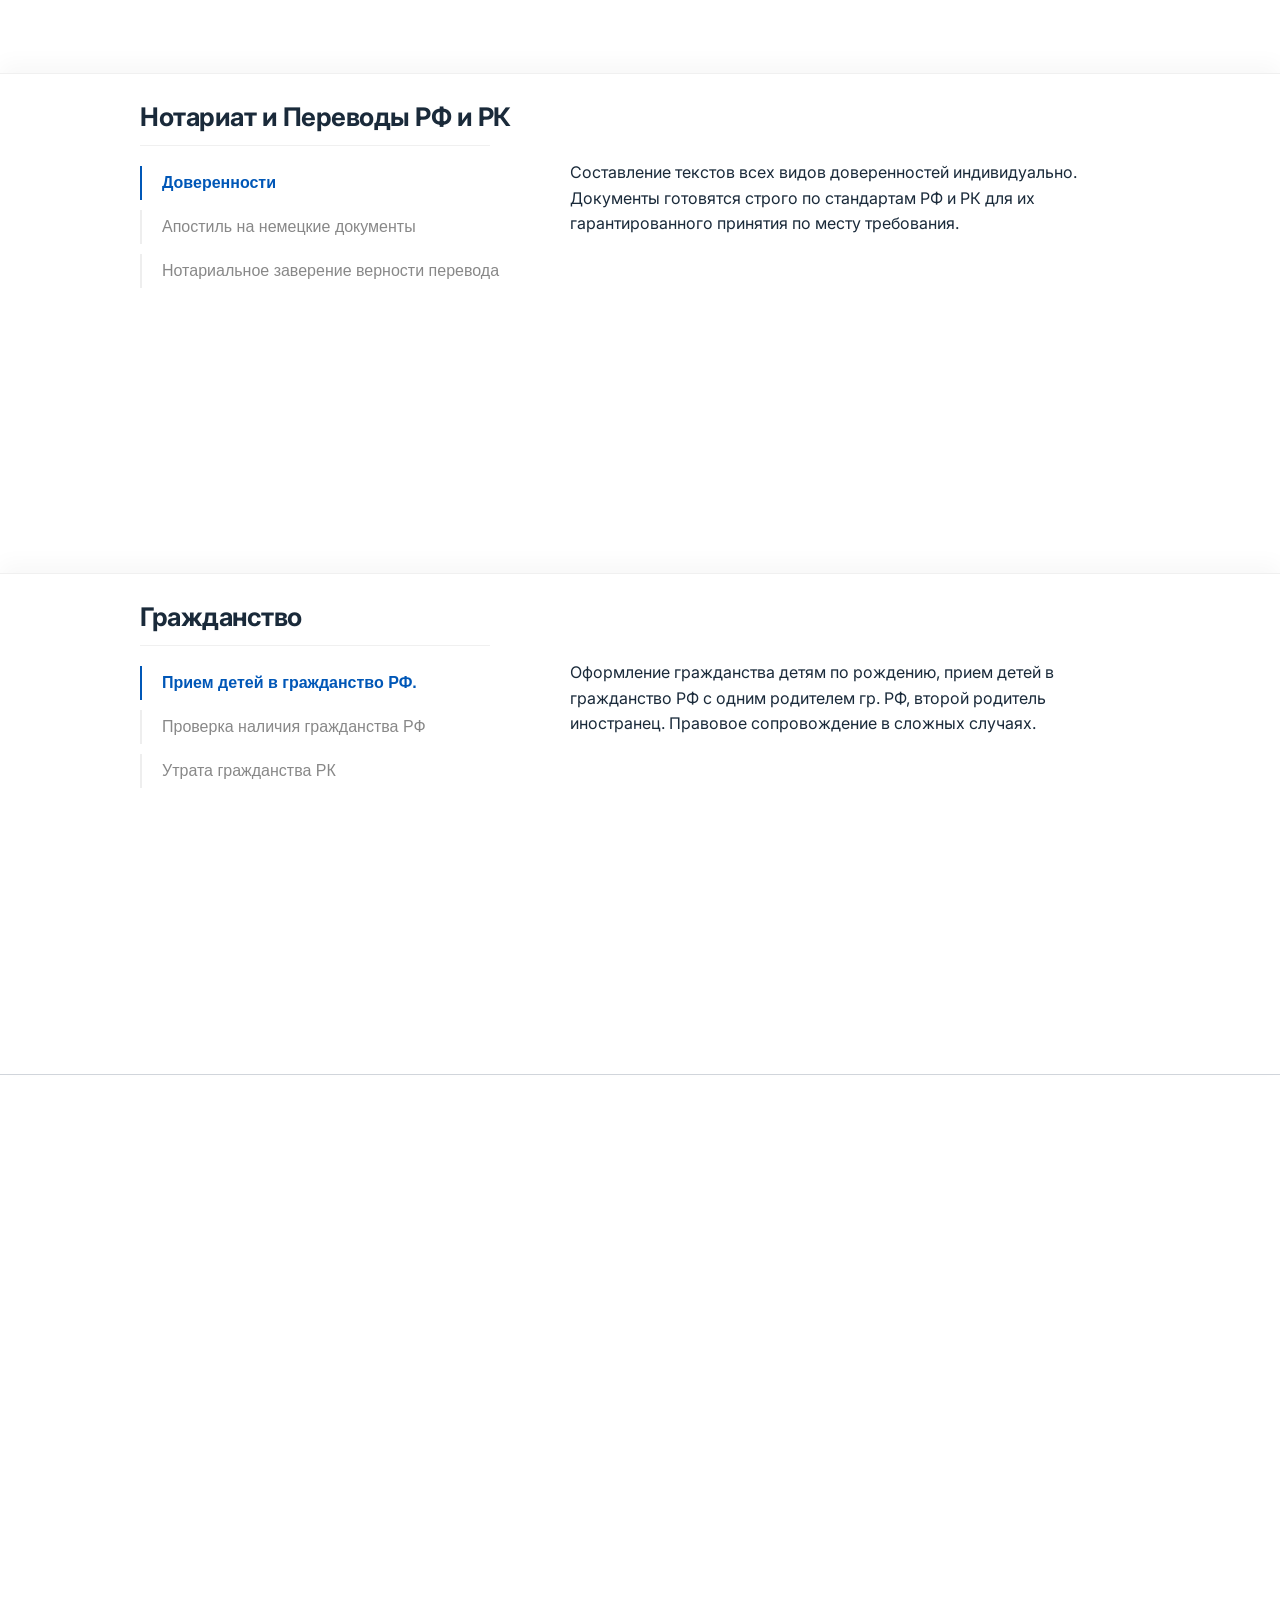
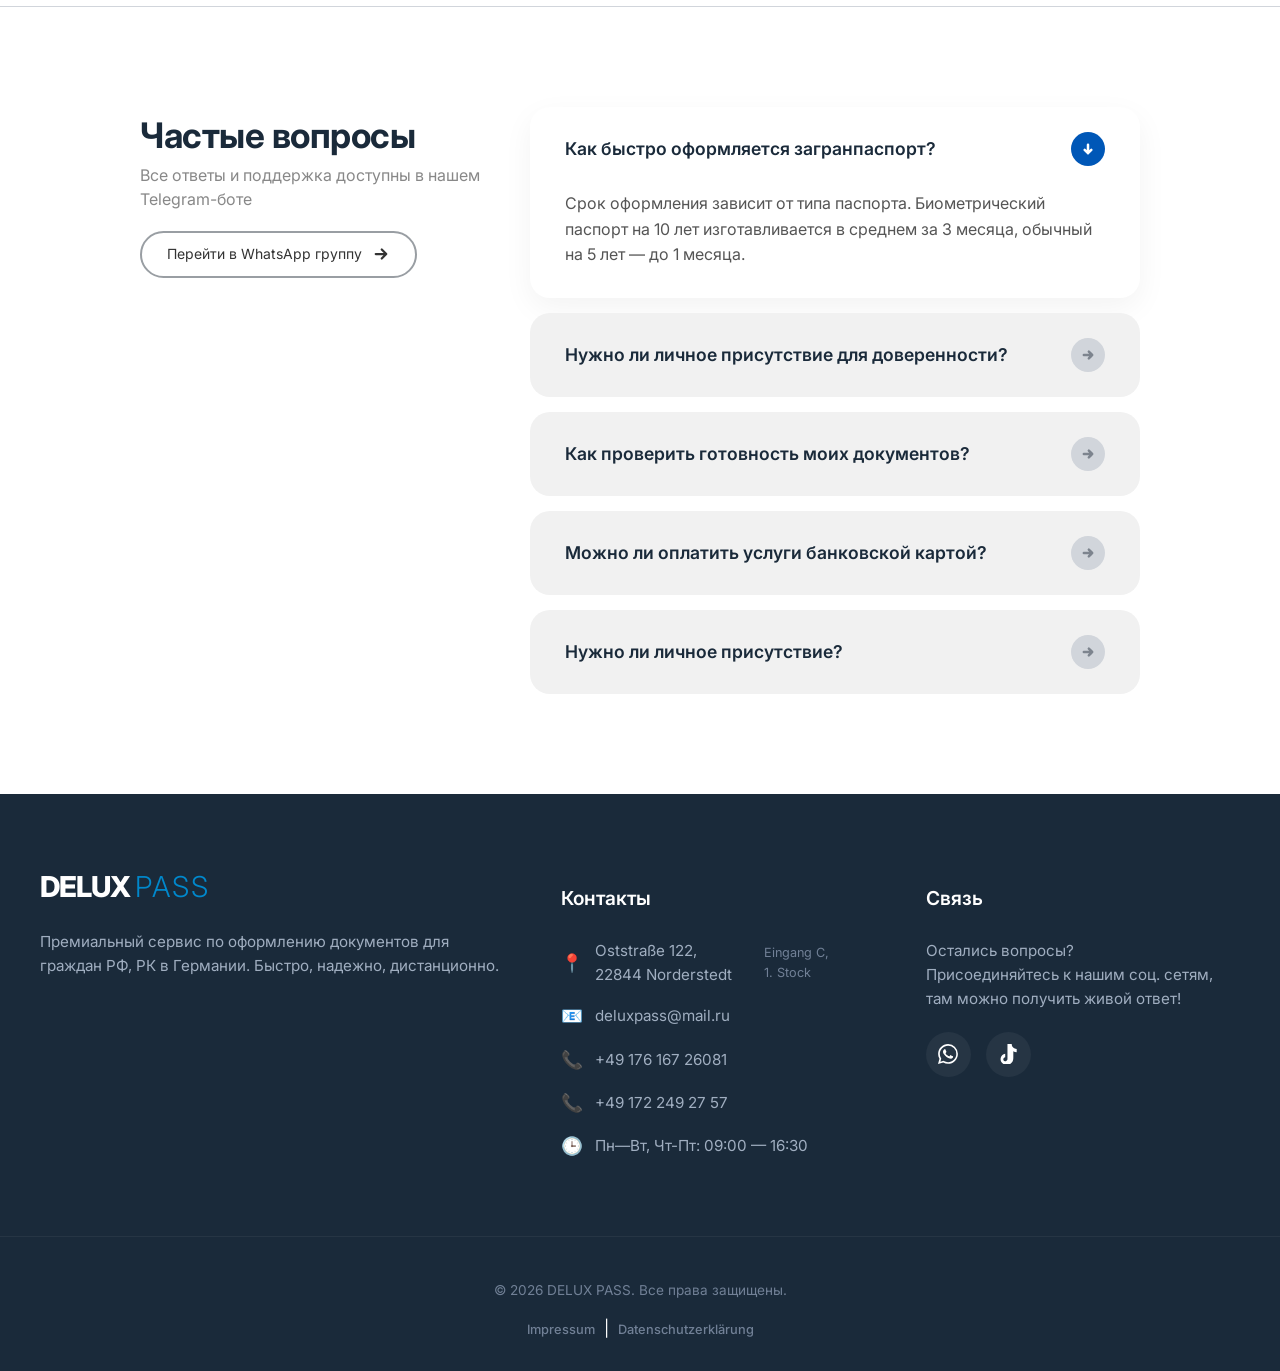
==== commit 744bdccf: "Update index.html" ====
--- a/index.html
+++ b/index.html
@@ -629,8 +629,8 @@
                    <small style="margin-left: 20px; color: #718096;">Eingang C, <br> 1. Stock</small>
                 </p>
                 <p><span>📧</span> deluxpass@mail.ru</p>
+                <p><span>📞</span> +49 176 167 26081</p>
                 <p><span>📞</span> +49 172 249 27 57</p>
-                <p><span>📞</span> +49 176 167 26081</p>
                 <p><span>🕒</span> Пн—Вт, Чт-Пт: 09:00 — 16:30</p>
             </div>
         </div>
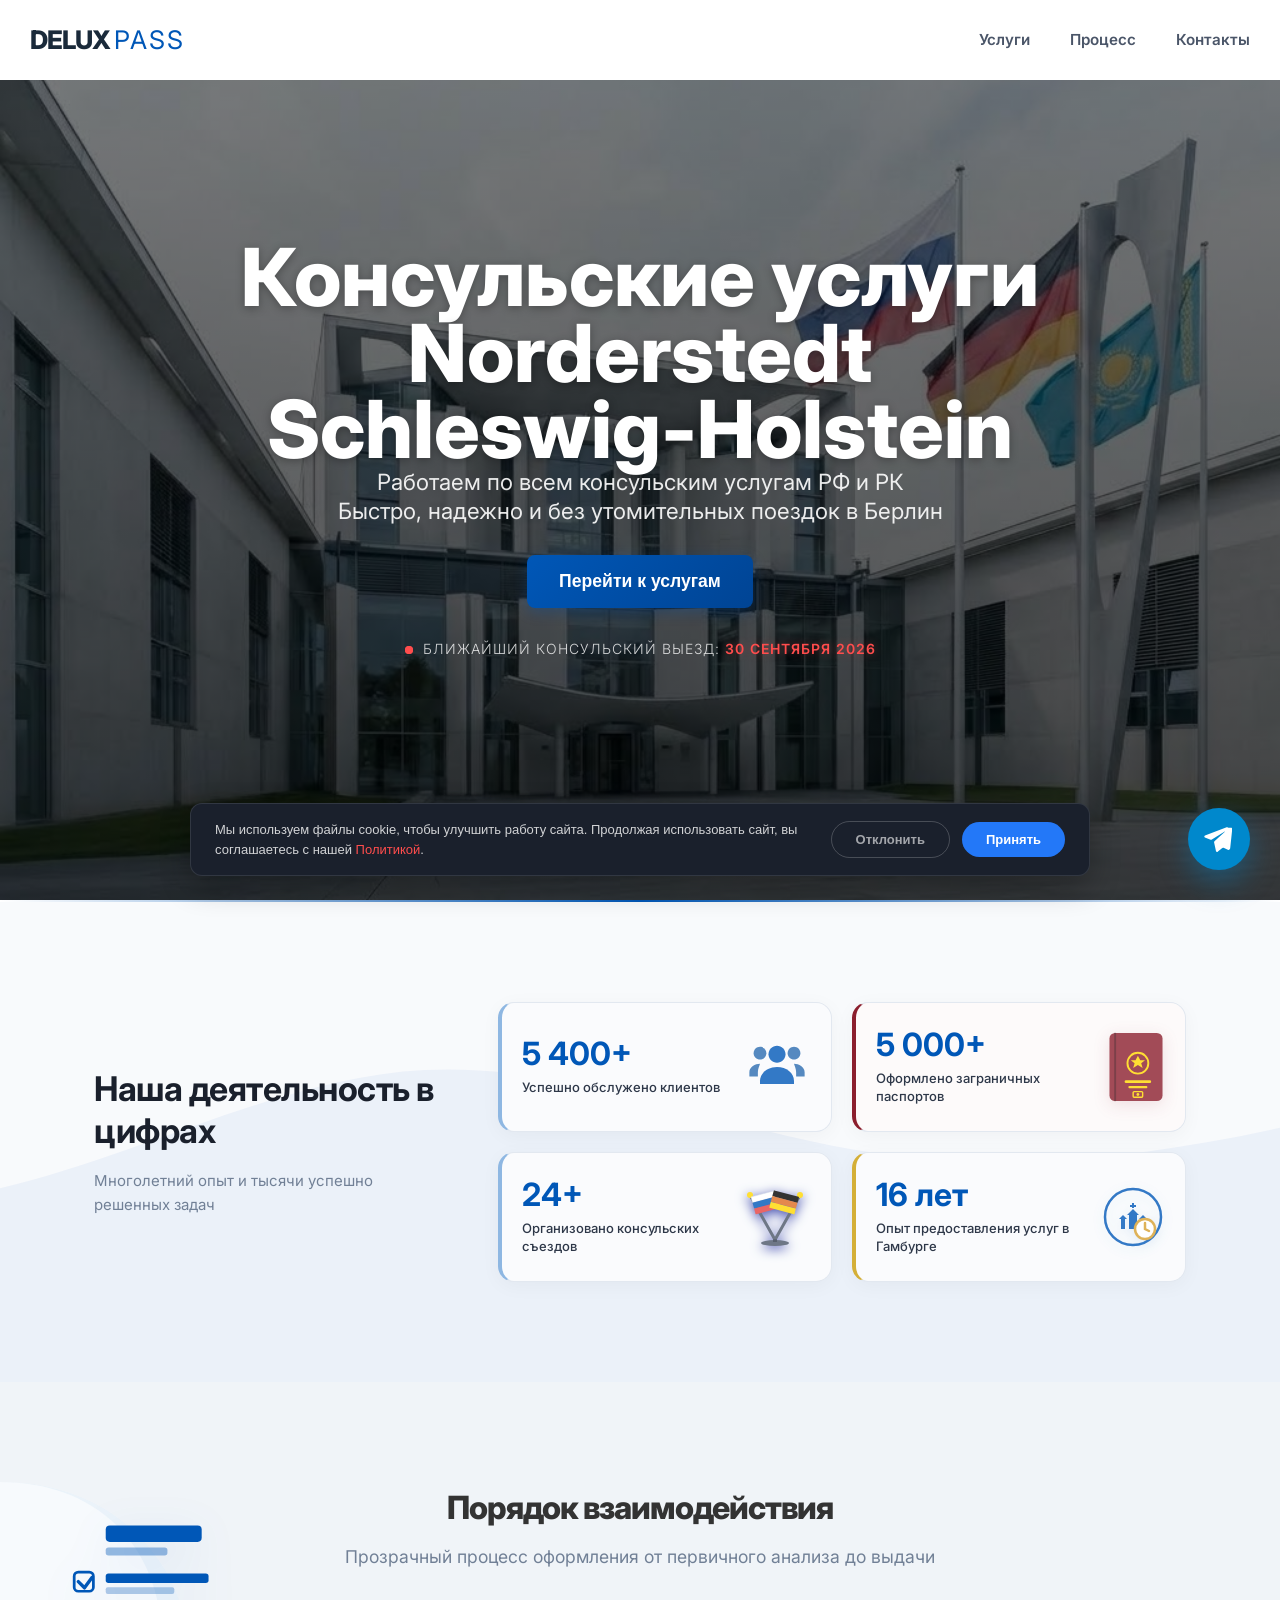
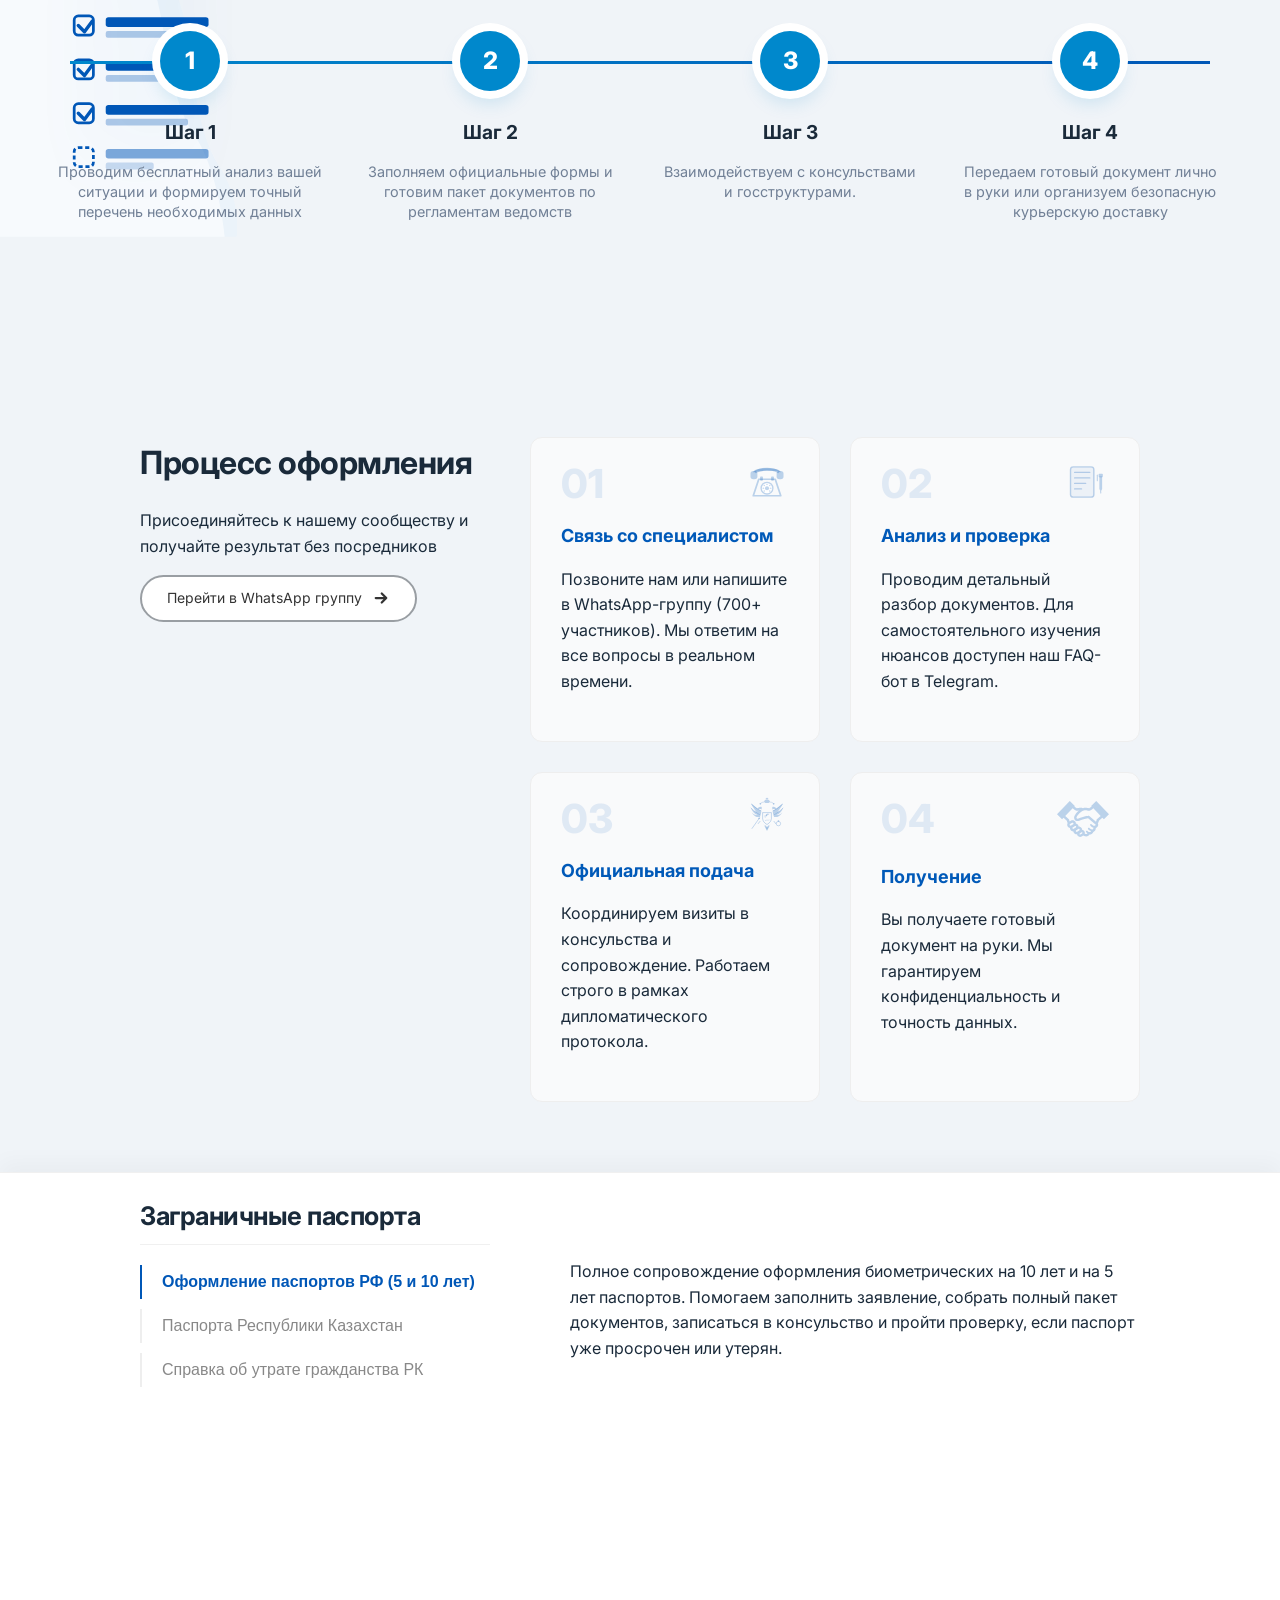
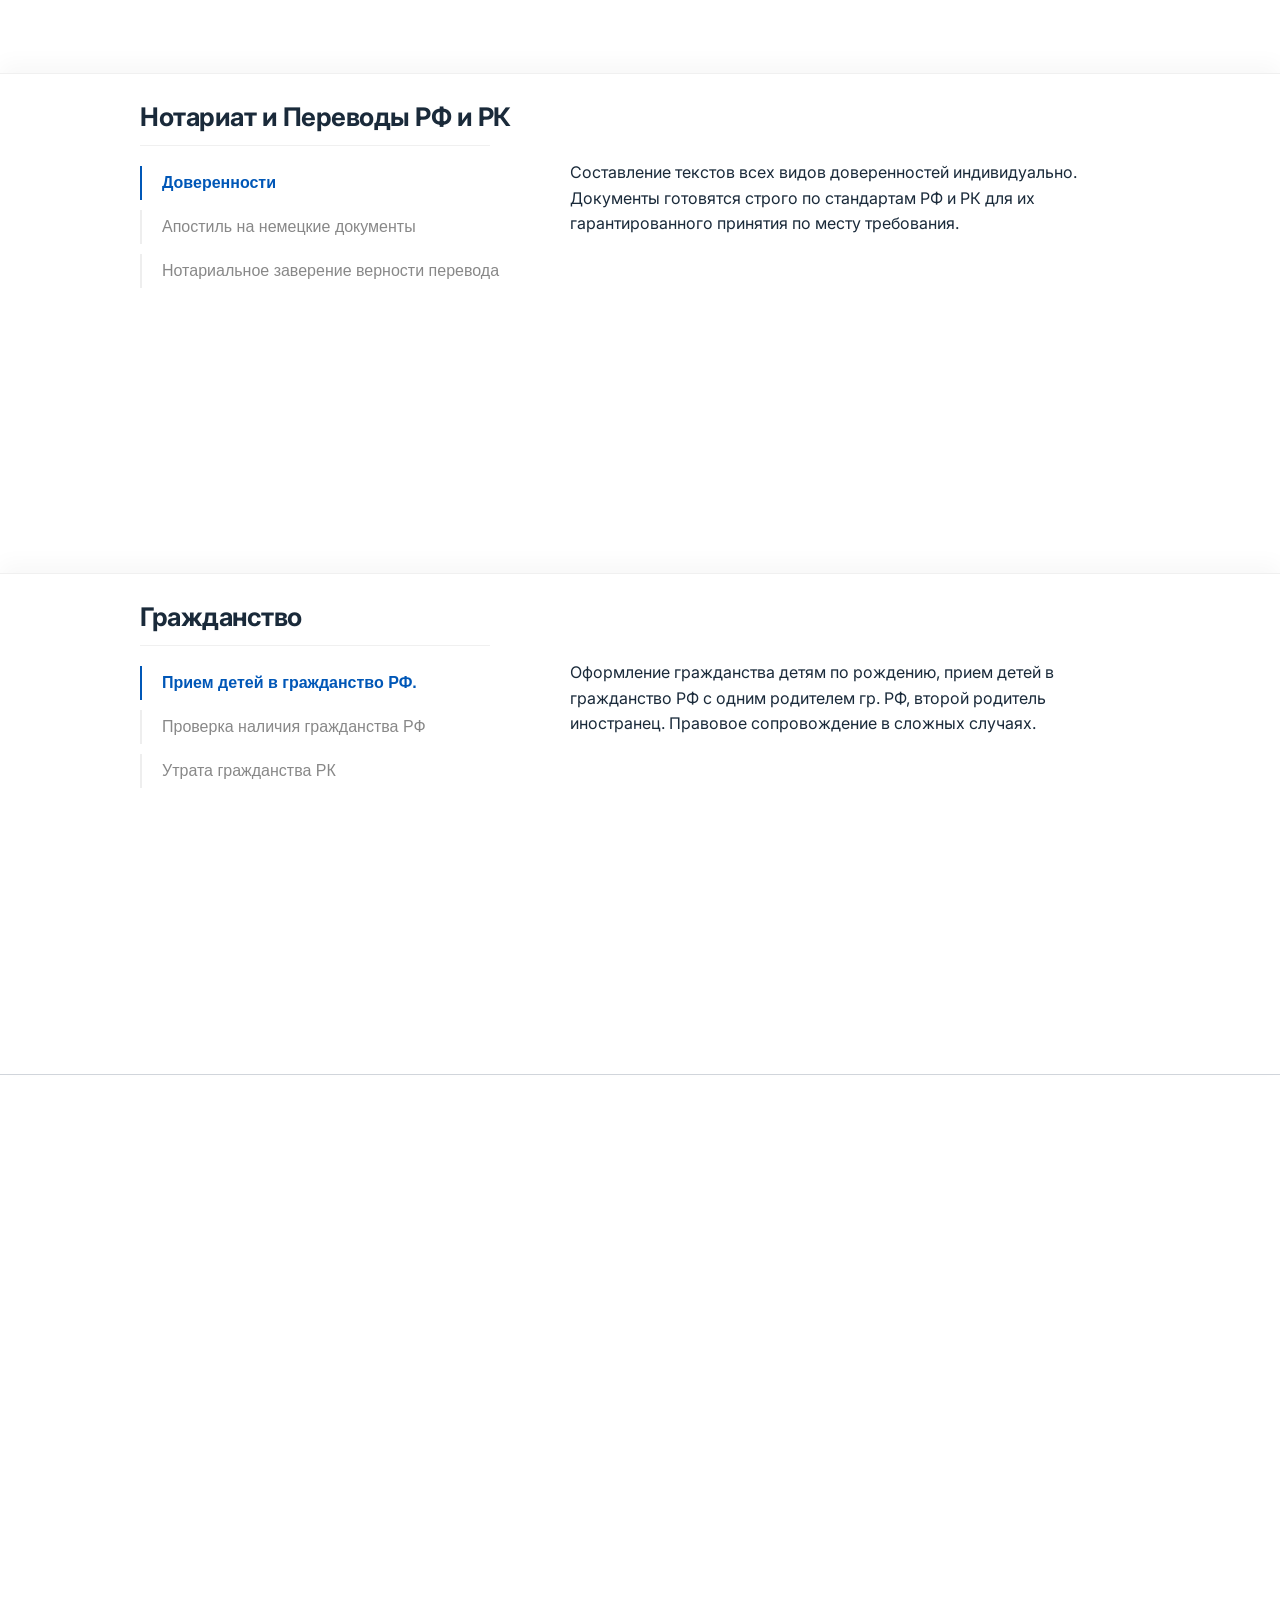
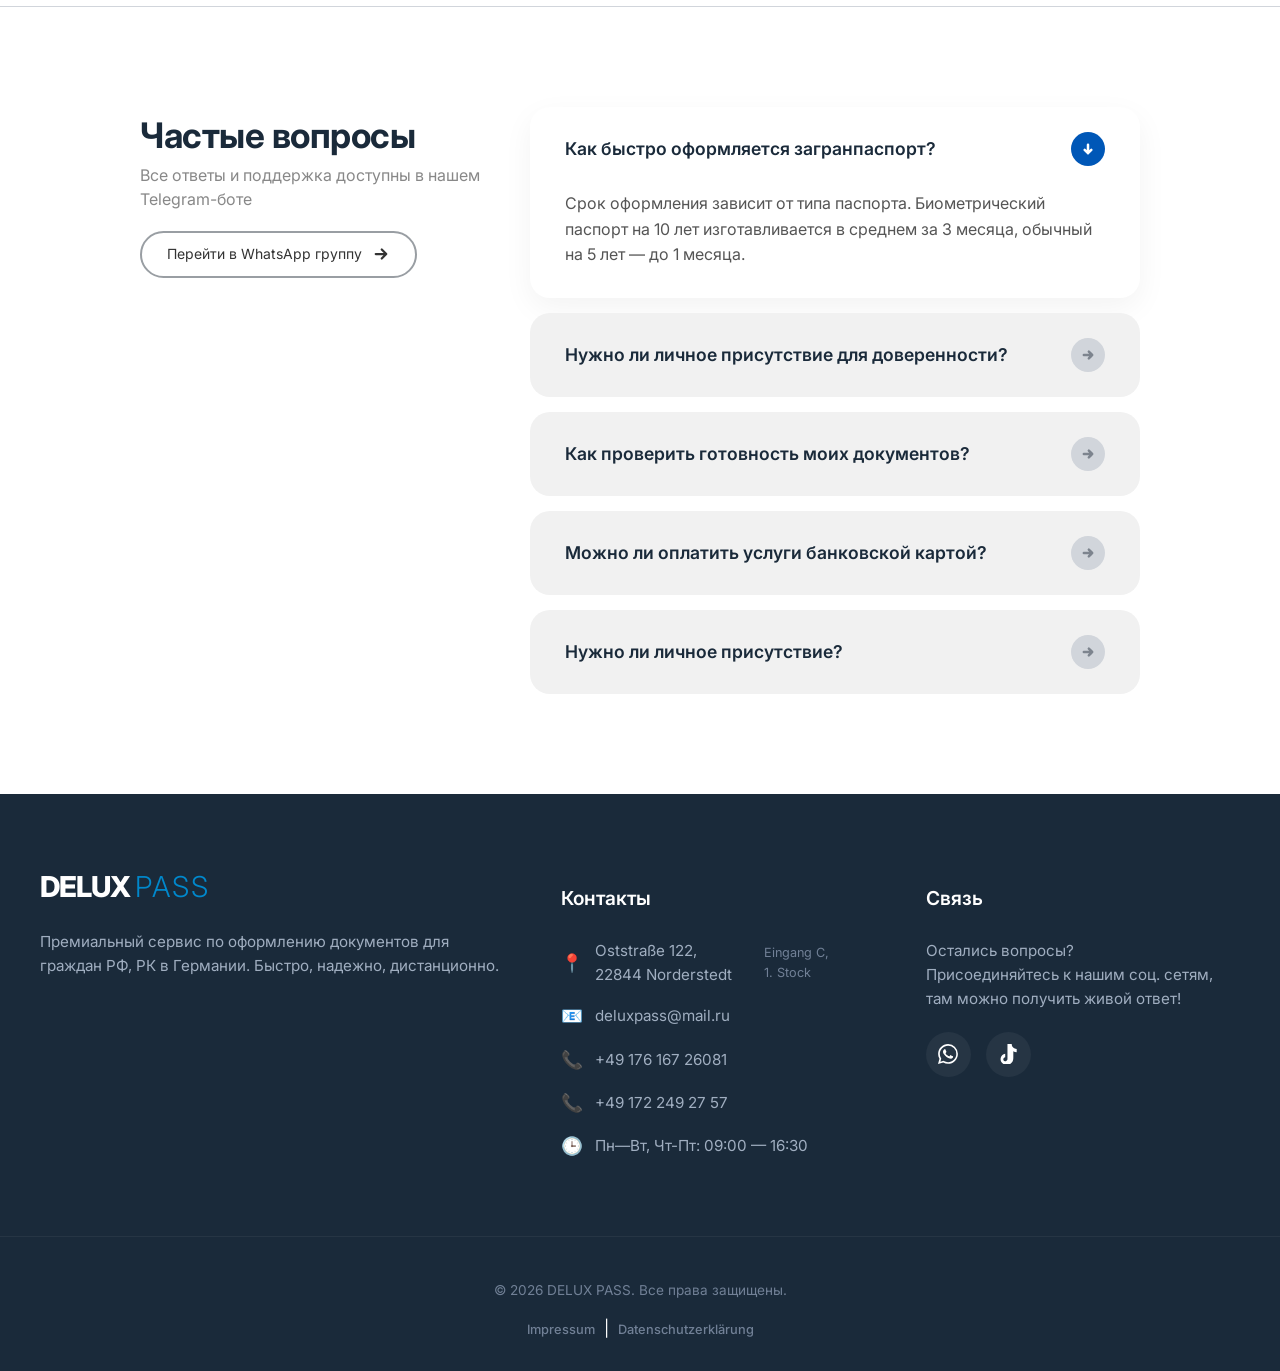
==== commit c5963bef: "Update index.html" ====
--- a/index.html
+++ b/index.html
@@ -647,8 +647,8 @@
     <div class="footer-bottom">
         <p>© 2026 DELUX PASS. Все права защищены.</p>
         <div class="legal-links">
-            <a href="/impressum.html" class="cookie-link">Impressum</a> | 
-            <a href="/privacy.html" class="cookie-link">Datenschutzerklärung</a>
+            <a href="./impressum.html" class="cookie-link">Impressum</a> | 
+            <a href="./privacy.html" class="cookie-link">Datenschutzerklärung</a>
         </div>
     </div>
 
--- a/style.css
+++ b/style.css
@@ -376,7 +376,7 @@
     position: relative; /* наложение оверлея и контента */
     width: 100%; /* ширина */
     height: 100vh; /* 100% высоты видимой части экрана */
-    background-image: url('start.png'); /* картинка фона */
+    background-image: url('start1.png'); /* картинка фона */
     background-size: cover; /* растяжение картинки, чтобы закрыть все пространство */
     background-position: center; /* центрирование картинки */
     display: flex; /* свободное положение блоков */
@@ -457,6 +457,7 @@
     font-size: 5rem; /* Очень крупный заголовок */
     margin: 0 0 0px 0;
     font-weight: 800;
+    line-height: 0.95; /* Уплотняет текст по высоте (по умолчанию ~1.2) */
     text-shadow: 0 2px 10px rgba(0,0,0,0.3); /* Тень для читаемости */
 }
 
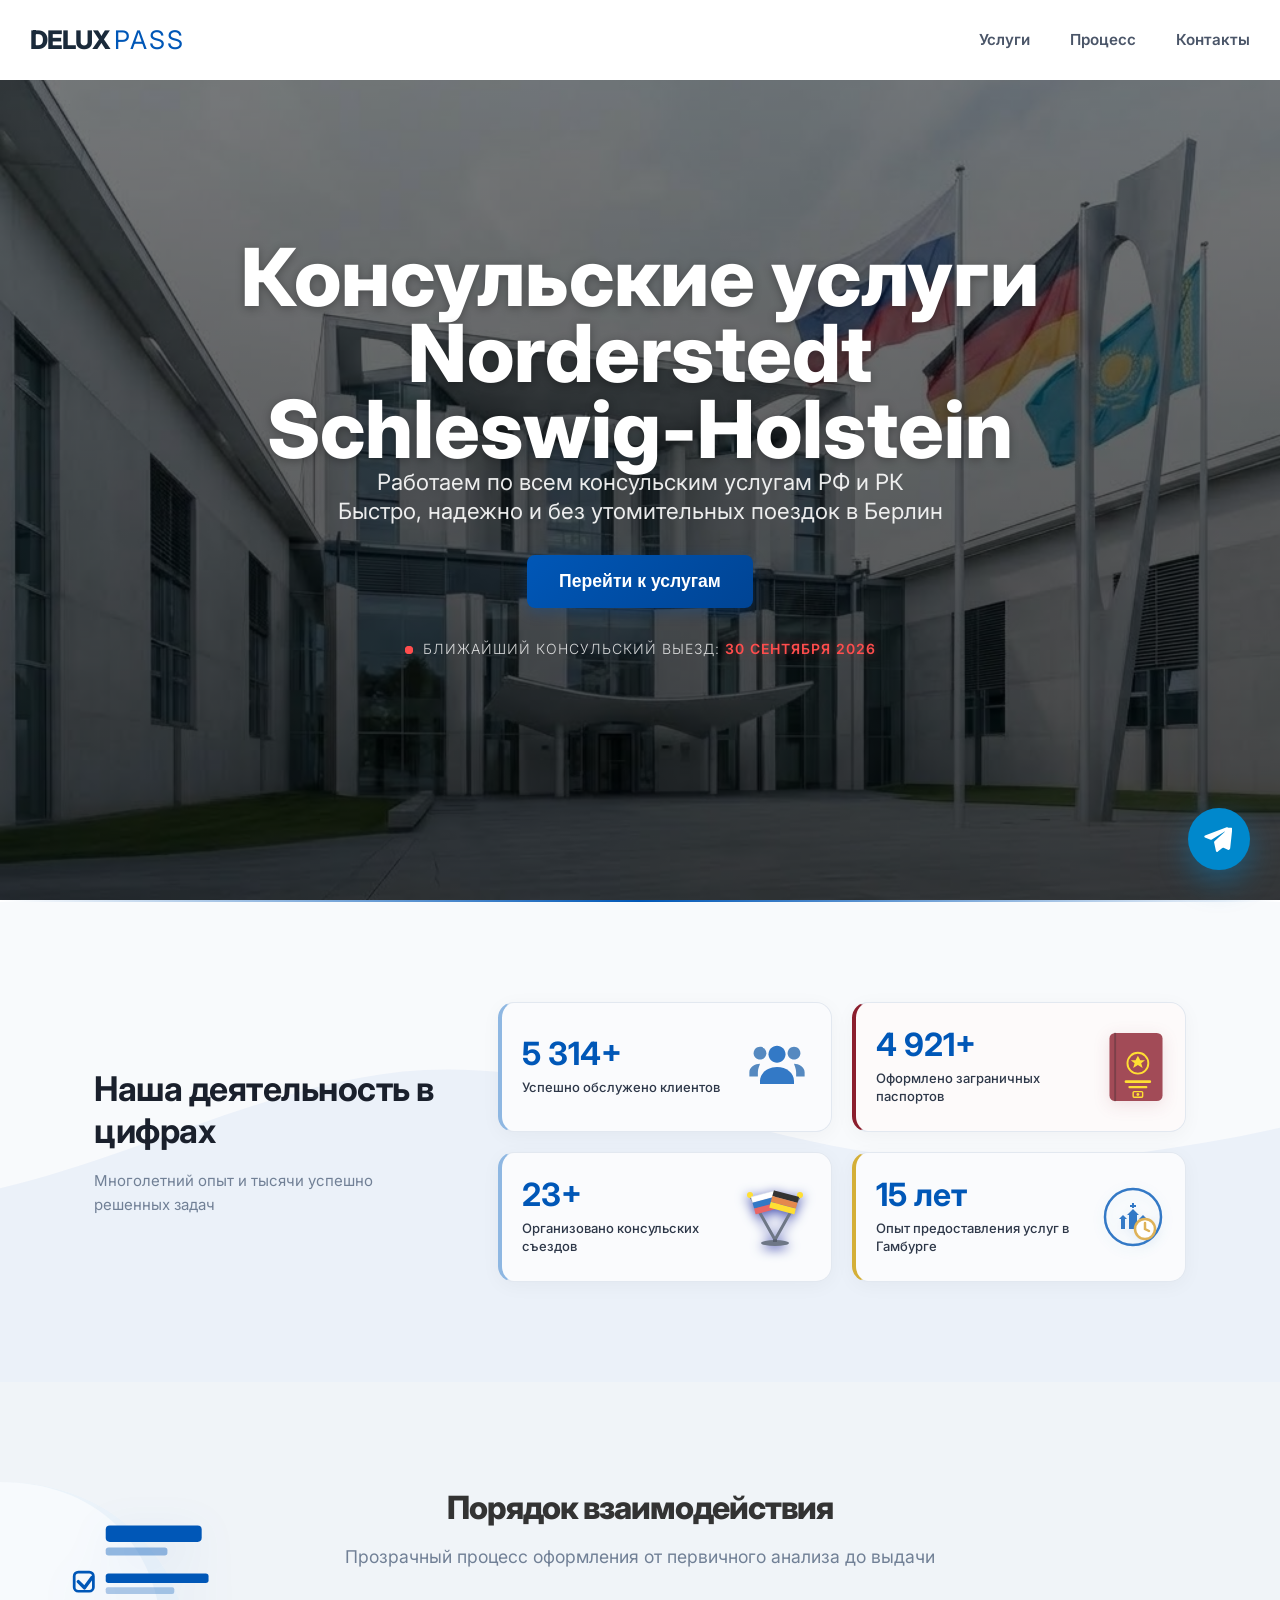
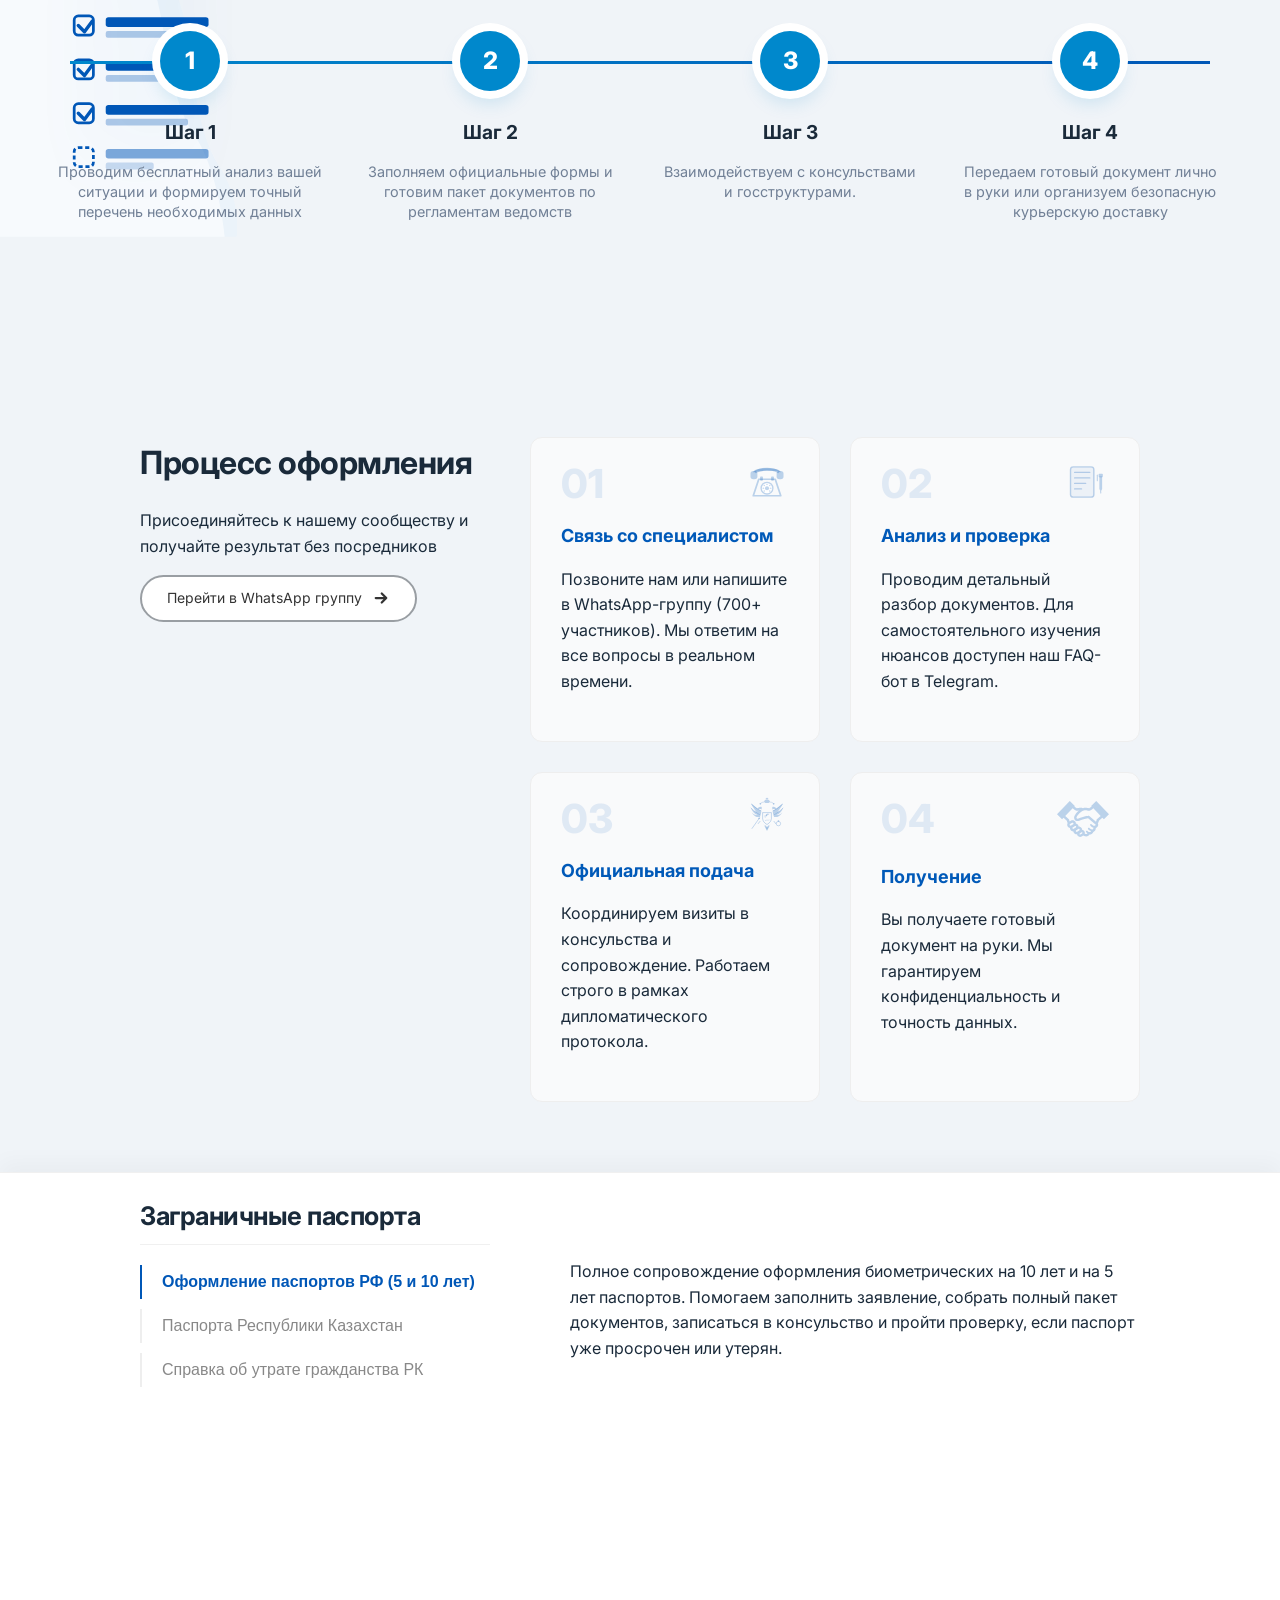
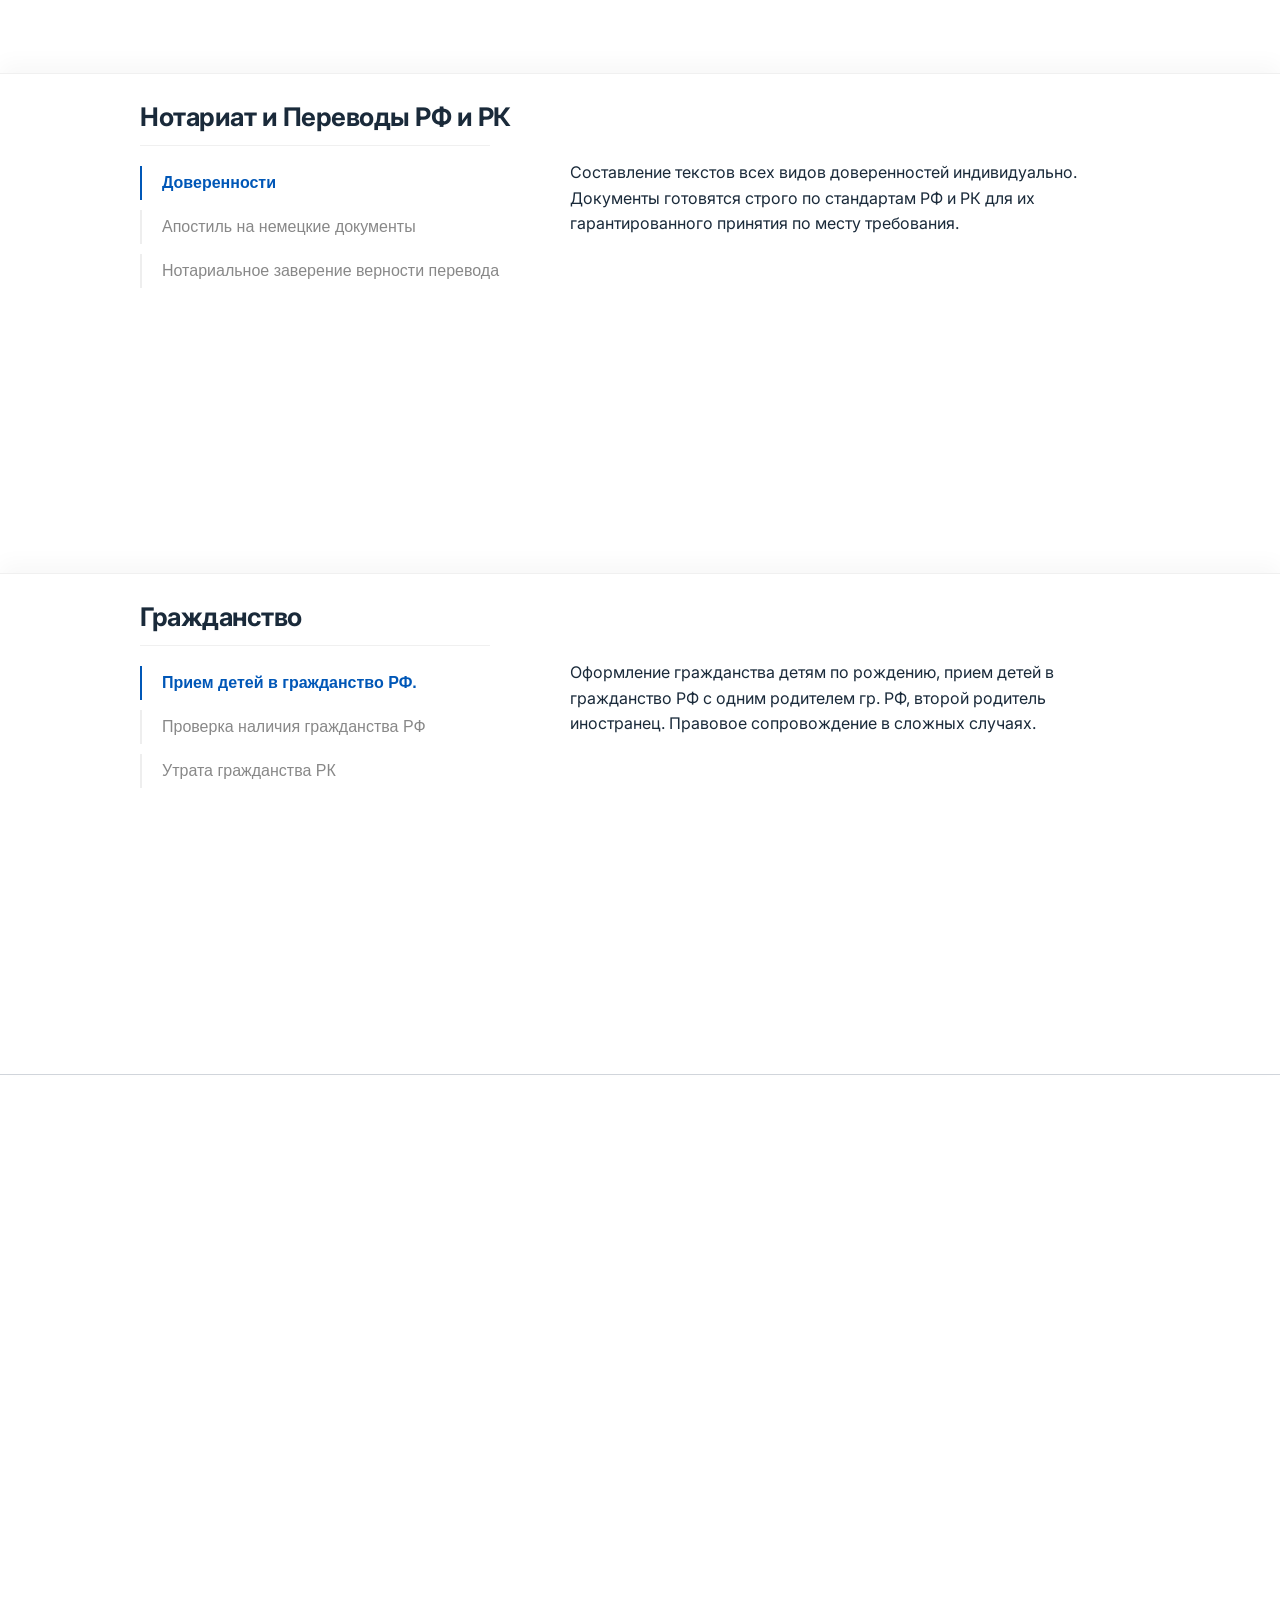
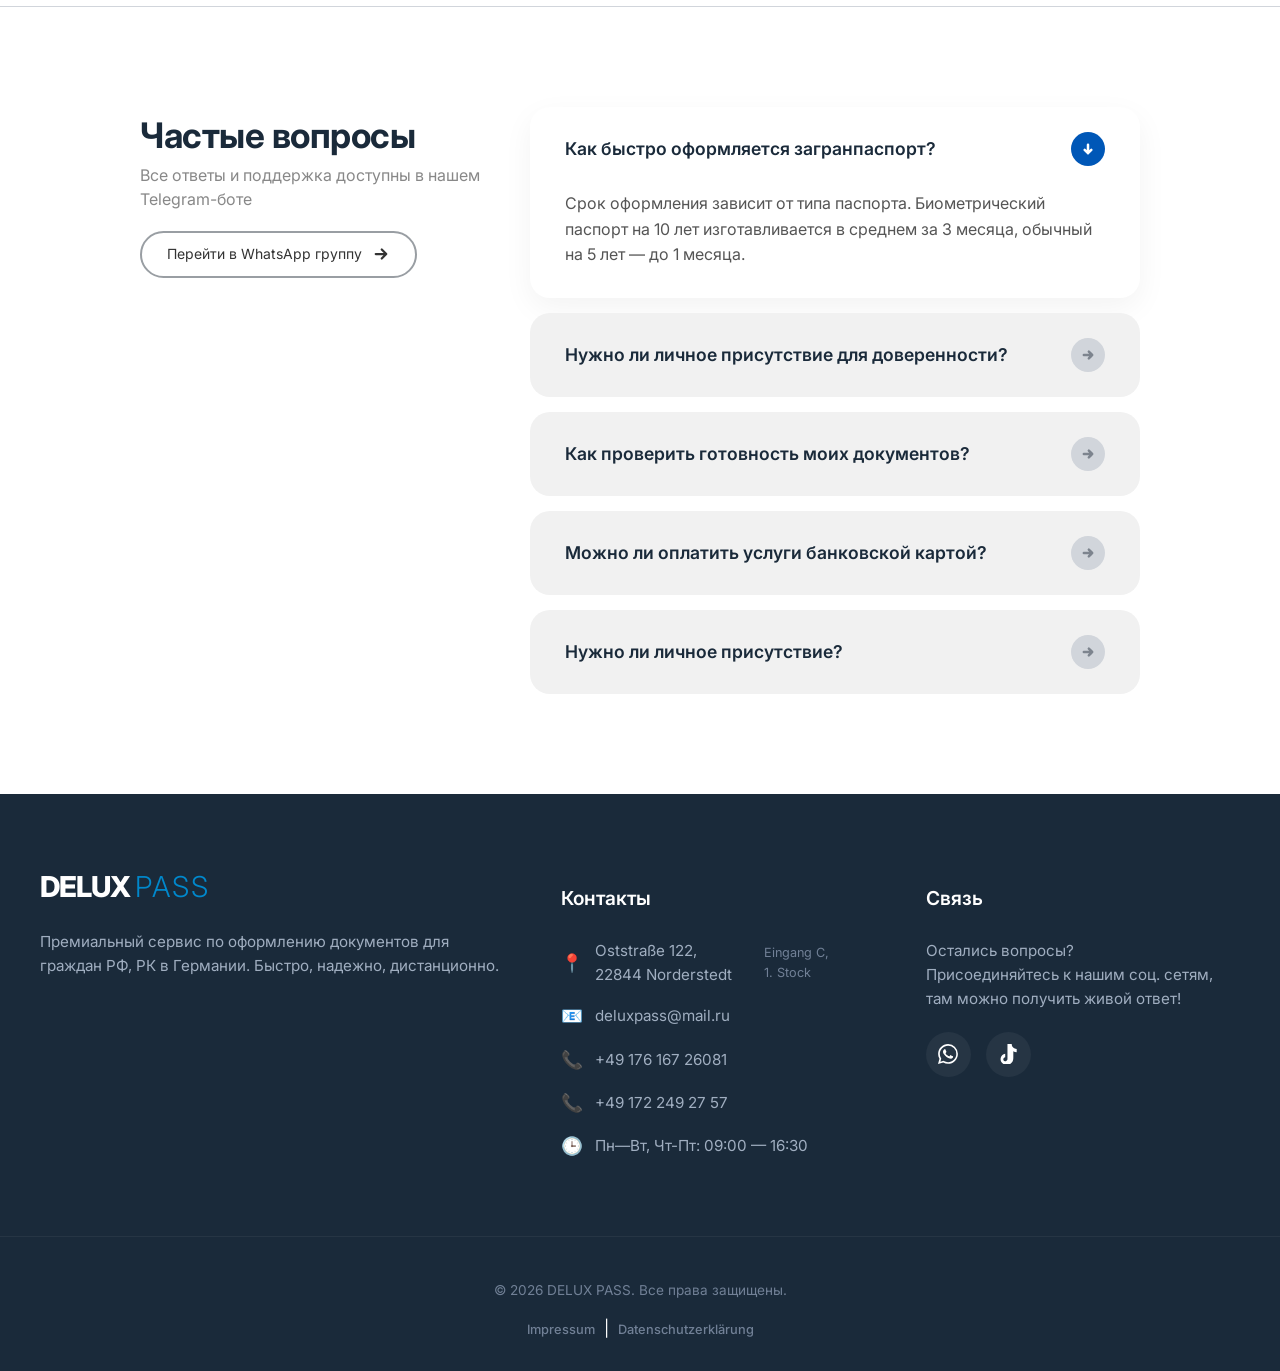
==== commit 37ad70d9: "Update index.html" ====
--- a/index.html
+++ b/index.html
@@ -668,7 +668,7 @@
 
 <script src="script.js"></script>
 </body>
-<div id="cookie-banner" class="cookie-banner">
+<!-- <div id="cookie-banner" class="cookie-banner">
     <div class="cookie-content">
         <p class="cookie-text">
             Мы используем файлы cookie, чтобы улучшить работу сайта. 
@@ -678,6 +678,6 @@
             <button id="cookie-reject" class="cookie-btn cookie-btn-secondary">Отклонить</button>
             <button id="cookie-accept" class="cookie-btn">Принять</button>
         </div>
-    </div>
+    </div> -->
 </div>
 </html>
